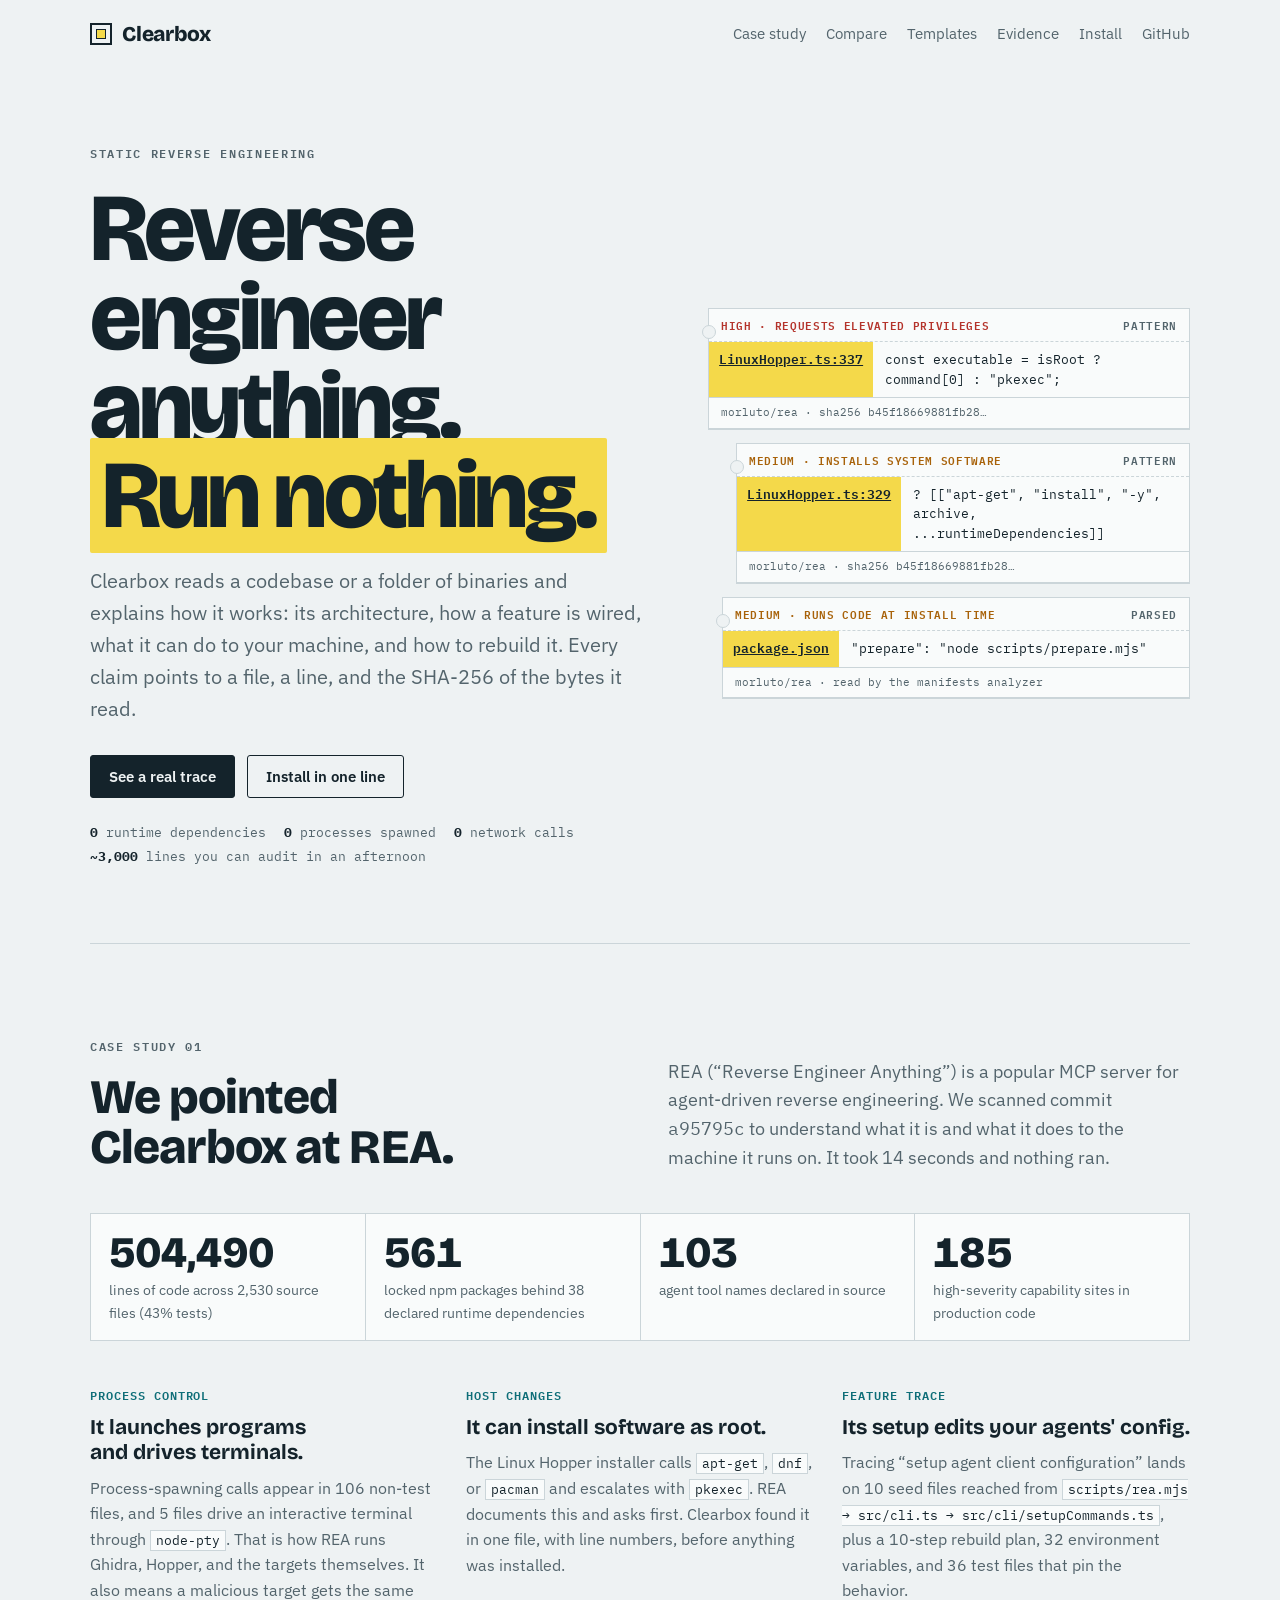
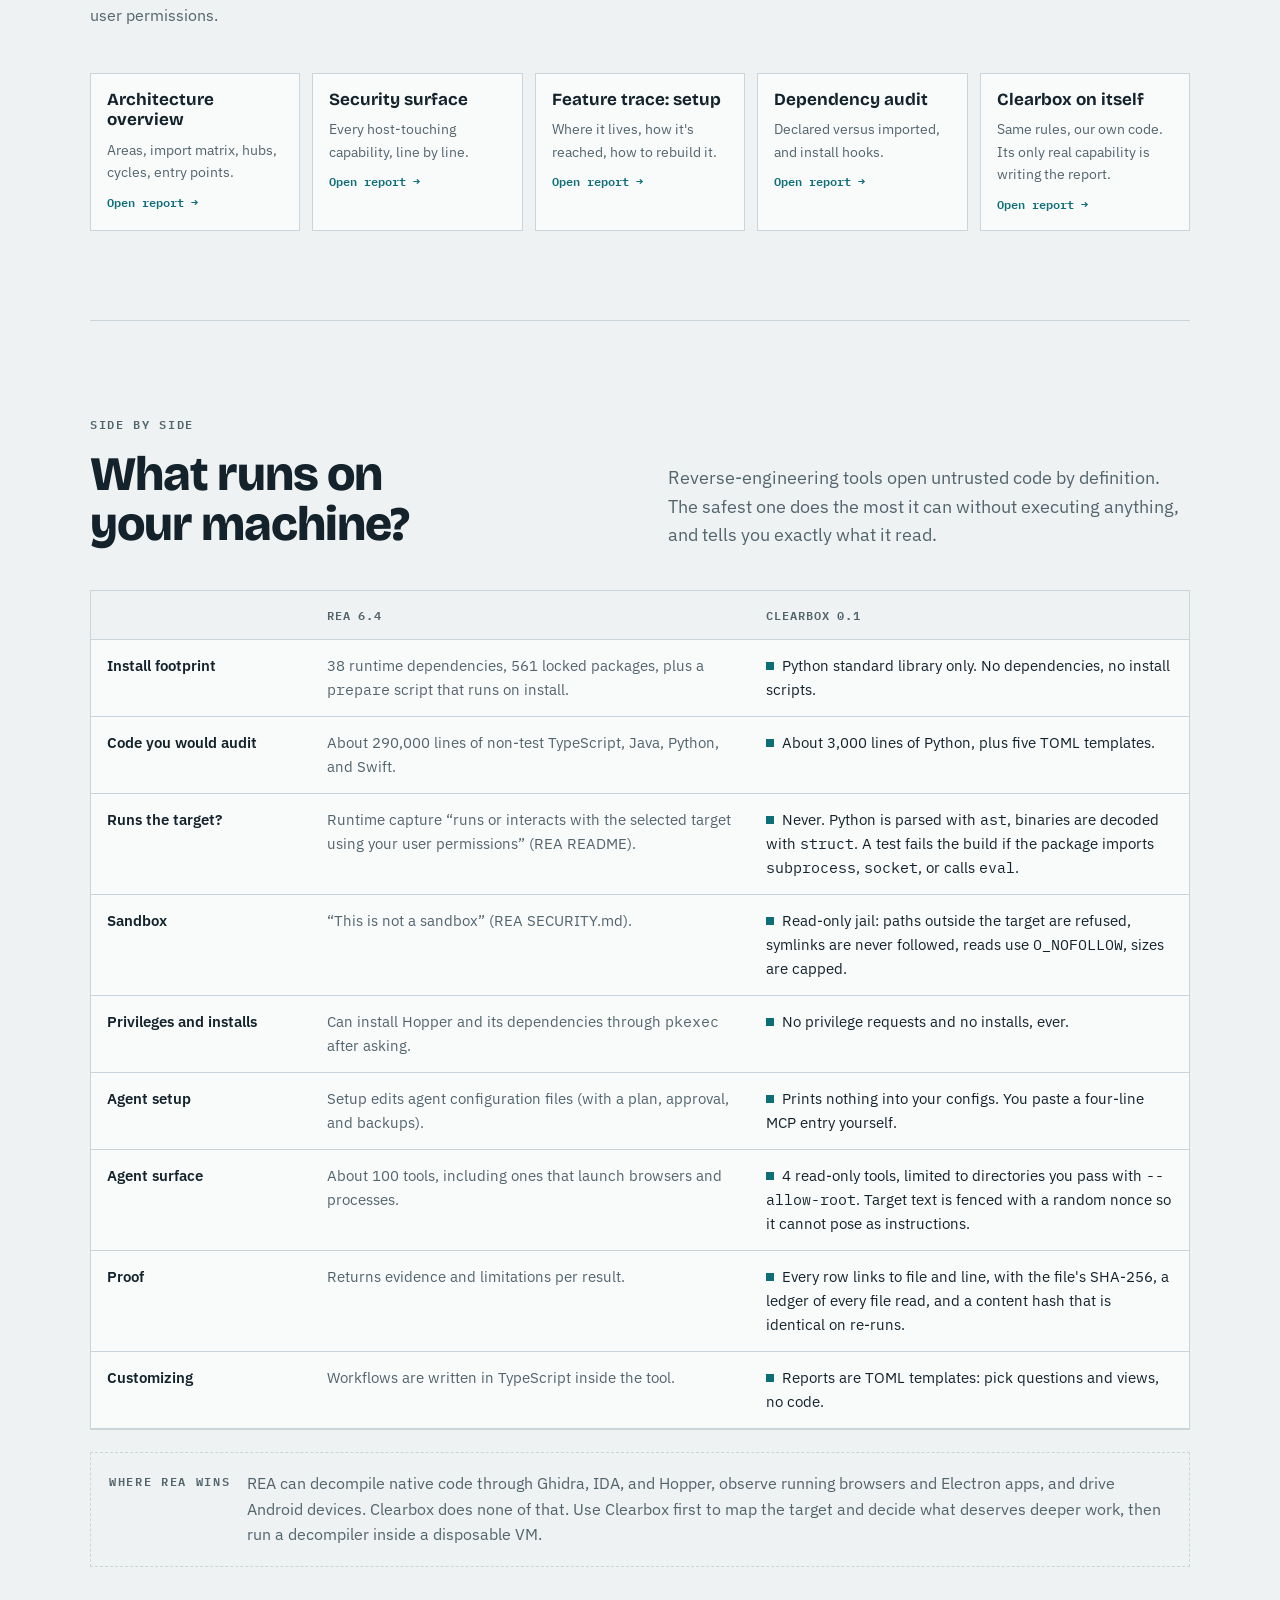
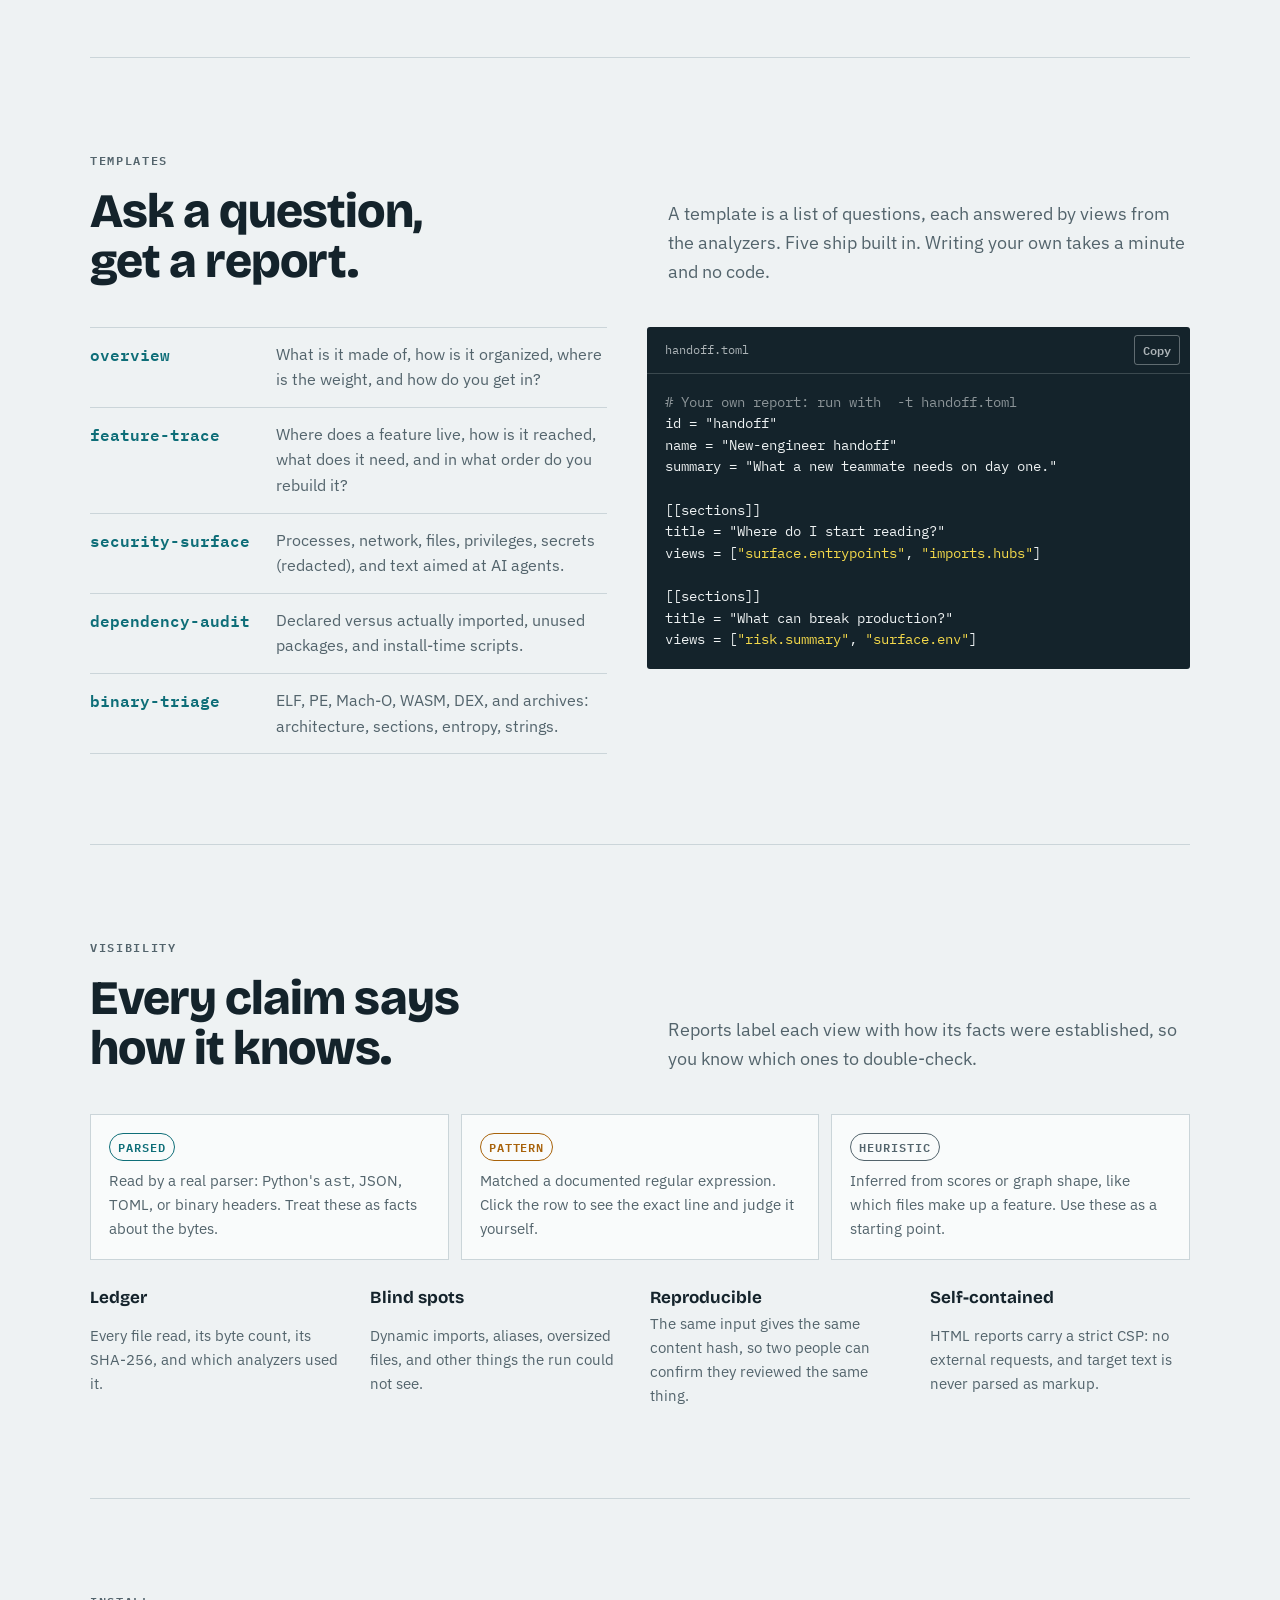
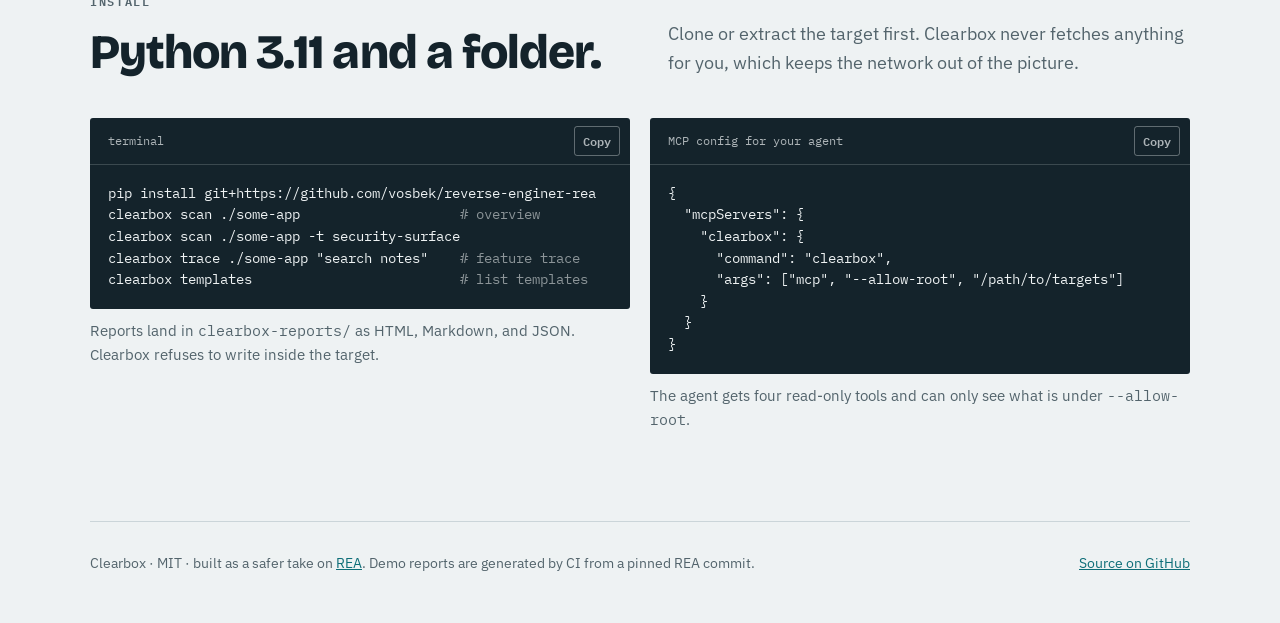
==== site/index.html @ de6974c6 "Add Clearbox: static, evidence-first reverse engineering A zero-dependency Python tool that maps a c" ====
<!doctype html>
<html lang="en">
<head>
<meta charset="utf-8">
<meta name="viewport" content="width=device-width, initial-scale=1, viewport-fit=cover">
<title>Clearbox</title>
<meta name="description" content="Clearbox reverse engineers a codebase or binary without running it. Every claim points to a file, a line, and a SHA-256.">
<link rel="preconnect" href="https://fonts.googleapis.com">
<link rel="preconnect" href="https://fonts.gstatic.com" crossorigin>
<link rel="stylesheet" href="https://fonts.googleapis.com/css2?family=Bricolage+Grotesque:opsz,wght@12..96,500;12..96,700;12..96,800&family=IBM+Plex+Mono:wght@400;600&family=IBM+Plex+Sans:wght@400;500;600&display=swap">
<style>
/* Layout: a light table. Wide editorial hero, then evidence-led sections on a 12-col grid; specimen tags carry the proof. */
:root{
  --paper:#eef2f3; --sheet:#f9fbfb; --ink:#14232b; --muted:#53646c; --rule:#cbd5d9;
  --accent:#0e6e78; --accent-ink:#ffffff; --mark:#f4d94a; --mark-ink:#14232b;
  --warn:#a8620a; --bad:#b4332b; --good:#2f6b3a;
  --display:"Bricolage Grotesque", "Avenir Next", "Segoe UI", system-ui, sans-serif;
  --body:"IBM Plex Sans", "Segoe UI", system-ui, -apple-system, sans-serif;
  --mono:"IBM Plex Mono", ui-monospace, "SF Mono", Menlo, Consolas, monospace;
}
@media (prefers-color-scheme: dark){ :root:not([data-theme="light"]){
  --paper:#0e171c; --sheet:#142229; --ink:#dbe5e9; --muted:#93a5ad; --rule:#28383f;
  --accent:#5cc4cf; --accent-ink:#0e171c; --mark:#e6cb3c; --mark-ink:#0e171c;
  --warn:#e0a24a; --bad:#ef7a70; --good:#8fcf8a; color-scheme:dark }}
:root[data-theme="dark"]{
  --paper:#0e171c; --sheet:#142229; --ink:#dbe5e9; --muted:#93a5ad; --rule:#28383f;
  --accent:#5cc4cf; --accent-ink:#0e171c; --mark:#e6cb3c; --mark-ink:#0e171c;
  --warn:#e0a24a; --bad:#ef7a70; --good:#8fcf8a; color-scheme:dark }
*{box-sizing:border-box}
html{scroll-behavior:smooth}
@media (prefers-reduced-motion:reduce){html{scroll-behavior:auto}}
body{margin:0;background:var(--paper);color:var(--ink);font:16px/1.6 var(--body)}
a{color:var(--accent)}
:focus-visible{outline:2px solid var(--accent);outline-offset:3px}
.wrap{max-width:1180px;margin:0 auto;padding-inline:clamp(16px,4vw,40px)}
code,pre,.mono{font-family:var(--mono)}
.eyebrow{font:600 12px/1 var(--mono);letter-spacing:.14em;text-transform:uppercase;color:var(--muted)}
h1,h2,h3{font-family:var(--display);text-wrap:balance;margin:0}
h2{font-size:clamp(30px,4.2vw,48px);line-height:1.04;font-weight:800;letter-spacing:-.02em}
h3{font-size:21px;line-height:1.2;font-weight:700}
p{margin:0}
.mark{background:var(--mark);color:var(--mark-ink);padding:0 .12em;border-radius:2px;box-decoration-break:clone;-webkit-box-decoration-break:clone}

/* header */
.top{display:flex;justify-content:space-between;align-items:center;gap:16px;flex-wrap:wrap;padding-block:22px}
.brand{display:flex;align-items:center;gap:10px;font:800 21px/1 var(--display);color:var(--ink);text-decoration:none;letter-spacing:-.01em}
.glyph{width:22px;height:22px;border:2.5px solid var(--ink);position:relative;display:inline-block}
.glyph::after{content:"";position:absolute;inset:4px;background:var(--mark);border:1.5px solid var(--ink)}
nav.links{display:flex;gap:4px 20px;flex-wrap:wrap;font-size:15px}
nav.links a{color:var(--muted);text-decoration:none}
nav.links a:hover{color:var(--ink)}

/* hero */
.hero{display:grid;grid-template-columns:minmax(0,1.15fr) minmax(0,1fr);gap:clamp(28px,5vw,64px);align-items:center;padding-block:clamp(28px,6vw,72px) clamp(40px,6vw,80px)}
.hero h1{font-size:clamp(46px,7.6vw,96px);line-height:.93;font-weight:800;letter-spacing:-.035em}
.hero .lede{font-size:clamp(17px,1.6vw,20px);color:var(--muted);max-width:34em;margin-top:24px}
.cta{display:flex;flex-wrap:wrap;gap:12px;margin-top:30px}
.btn{display:inline-flex;align-items:center;gap:8px;font:600 15px/1 var(--body);padding:13px 18px;border-radius:3px;text-decoration:none;border:1.5px solid var(--ink);color:var(--ink)}
.btn.primary{background:var(--ink);color:var(--paper)}
.btn:hover{transform:translateY(-1px)}
@media (prefers-reduced-motion:no-preference){.btn{transition:transform .12s}}
.facts{display:flex;flex-wrap:wrap;gap:6px 18px;margin-top:26px;font:13px/1.4 var(--mono);color:var(--muted)}
.facts b{color:var(--ink)}

/* specimen tags */
.tags{display:grid;gap:14px;min-width:0}
.tag{background:var(--sheet);border:1px solid var(--rule);position:relative;min-width:0;box-shadow:0 1px 0 var(--rule)}
.tag:nth-child(2){margin-left:clamp(0px,3vw,28px)}
.tag:nth-child(3){margin-left:clamp(0px,1.5vw,14px)}
.tag .hd{display:flex;justify-content:space-between;gap:10px;flex-wrap:wrap;padding:9px 12px;border-bottom:1px dashed var(--rule);font:600 11px/1.3 var(--mono);letter-spacing:.06em;text-transform:uppercase}
.sev{color:var(--bad)} .sev.m{color:var(--warn)}
.tag .conf{color:var(--muted)}
.tag .line{display:grid;grid-template-columns:auto minmax(0,1fr);font:13px/1.5 var(--mono)}
.tag .loc{background:var(--mark);color:var(--mark-ink);padding:8px 10px;font-weight:600;white-space:nowrap}
.tag .loc a{color:inherit}
.tag code{padding:8px 12px;white-space:pre-wrap;overflow-wrap:anywhere}
.tag .ft{padding:7px 12px;border-top:1px solid var(--rule);font:11px/1.4 var(--mono);color:var(--muted);overflow-wrap:anywhere}
.tag::before{content:"";position:absolute;left:-7px;top:16px;width:12px;height:12px;border-radius:50%;background:var(--paper);border:1px solid var(--rule)}

section.block{padding-block:clamp(48px,7vw,96px);border-top:1px solid var(--rule)}
.head{display:grid;grid-template-columns:minmax(0,1fr) minmax(0,1fr);gap:24px 56px;align-items:end;margin-bottom:40px}
.head p{color:var(--muted);font-size:18px;max-width:36em}

/* case study numbers */
.numbers{display:grid;grid-template-columns:repeat(4,minmax(0,1fr));border:1px solid var(--rule);background:var(--rule);gap:1px}
.num{background:var(--sheet);padding:18px 18px 16px;display:grid;gap:4px;align-content:start}
.num .v{font:800 clamp(30px,3.4vw,44px)/1 var(--display);letter-spacing:-.02em;font-variant-numeric:tabular-nums}
.num .l{font-size:14px;color:var(--muted)}
.found{display:grid;grid-template-columns:repeat(3,minmax(0,1fr));gap:28px;margin-top:44px}
.found article{display:grid;gap:10px;align-content:start;min-width:0}
.found .k{font:600 12px var(--mono);color:var(--accent);letter-spacing:.08em;text-transform:uppercase}
.found p{color:var(--muted)}
.found code{font-size:13px;background:var(--sheet);border:1px solid var(--rule);padding:1px 5px;color:var(--ink);overflow-wrap:anywhere}
.reports{display:grid;grid-template-columns:repeat(auto-fit,minmax(210px,1fr));gap:12px;margin-top:44px}
.report{display:grid;gap:8px;align-content:start;padding:16px;border:1px solid var(--rule);background:var(--sheet);text-decoration:none;color:var(--ink);min-width:0}
.report:hover{border-color:var(--accent)}
.report .t{font:700 17px/1.2 var(--display)}
.report .d{font-size:14px;color:var(--muted)}
.report .go{font:600 12px var(--mono);color:var(--accent)}

/* comparison */
.cmpwrap{overflow-x:auto;border:1px solid var(--rule);background:var(--sheet)}
table.cmp{border-collapse:collapse;width:100%;min-width:720px;font-size:15px}
.cmp th,.cmp td{padding:14px 16px;text-align:left;vertical-align:top;border-bottom:1px solid var(--rule)}
.cmp thead th{font:600 12px var(--mono);letter-spacing:.08em;text-transform:uppercase;color:var(--muted);background:var(--paper)}
.cmp tbody th{font-weight:600;width:20%}
.cmp td.them{color:var(--muted);width:40%}
.cmp td.us{width:40%}
.cmp td.us::before{content:"";display:inline-block;width:8px;height:8px;background:var(--accent);margin-right:8px;vertical-align:1px}
.cmp a{white-space:nowrap}
.fair{margin-top:22px;display:grid;grid-template-columns:auto minmax(0,1fr);gap:16px;padding:18px;border:1.5px dashed var(--rule)}
.fair .eyebrow{padding-top:4px}
.fair p{color:var(--muted);max-width:62em}

/* templates */
.tpl{display:grid;grid-template-columns:minmax(0,1fr) minmax(0,1.05fr);gap:40px;align-items:start}
.tpl ul{list-style:none;margin:0;padding:0;display:grid;border-top:1px solid var(--rule)}
.tpl li{display:grid;grid-template-columns:170px minmax(0,1fr);gap:4px 16px;padding:14px 0;border-bottom:1px solid var(--rule)}
.tpl li code{font-weight:600;color:var(--accent)}
.tpl li span{color:var(--muted)}
.code{position:relative;background:var(--ink);color:var(--paper);border-radius:3px;min-width:0}
.code pre{margin:0;padding:18px 18px;overflow-x:auto;font:13.5px/1.6 var(--mono)}
.code .cap{display:flex;justify-content:space-between;align-items:center;padding:8px 10px 8px 18px;border-bottom:1px solid color-mix(in srgb,var(--paper) 18%,transparent);font:12px var(--mono);color:color-mix(in srgb,var(--paper) 70%,transparent)}
.copy{font:600 12px var(--mono);background:transparent;color:inherit;border:1px solid color-mix(in srgb,var(--paper) 35%,transparent);border-radius:3px;padding:4px 8px;cursor:pointer}
.c{color:color-mix(in srgb,var(--paper) 55%,transparent)}
.hl{color:var(--mark)}

/* evidence model */
.pills{display:grid;grid-template-columns:repeat(3,minmax(0,1fr));gap:12px}
.pill{border:1px solid var(--rule);background:var(--sheet);padding:18px;display:grid;gap:8px;align-content:start}
.pill b{font:600 12px var(--mono);letter-spacing:.08em;text-transform:uppercase;border:1px solid currentColor;border-radius:999px;padding:3px 8px;justify-self:start}
.pill b.p{color:var(--accent)} .pill b.r{color:var(--warn)} .pill b.h{color:var(--muted)}
.pill p{color:var(--muted);font-size:15px}
.ledger{margin-top:28px;display:grid;grid-template-columns:repeat(4,minmax(0,1fr));gap:20px}
.ledger div{display:grid;gap:4px}
.ledger h3{font-size:17px}
.ledger p{font-size:15px;color:var(--muted)}

/* install */
.steps{display:grid;grid-template-columns:repeat(2,minmax(0,1fr));gap:20px}
.steps .code + p{margin-top:10px;color:var(--muted);font-size:15px}
footer{border-top:1px solid var(--rule);padding-block:30px 48px;color:var(--muted);font-size:14px;display:flex;flex-wrap:wrap;gap:8px 28px;justify-content:space-between}

@media (max-width:900px){
  .hero,.head,.tpl,.steps{grid-template-columns:minmax(0,1fr)}
  .found{grid-template-columns:minmax(0,1fr)}
  .numbers{grid-template-columns:repeat(2,minmax(0,1fr))}
  .pills,.ledger{grid-template-columns:minmax(0,1fr)}
  .tag:nth-child(n){margin-left:0}
}
@media (max-width:520px){ .tpl li{grid-template-columns:minmax(0,1fr)} .fair{grid-template-columns:minmax(0,1fr)} }
</style>
</head>
<body>
<div class="wrap">
  <header class="top">
    <a class="brand" href="./"><span class="glyph" aria-hidden="true"></span>Clearbox</a>
    <nav class="links" aria-label="Sections">
      <a href="#case-study">Case study</a>
      <a href="#compare">Compare</a>
      <a href="#templates">Templates</a>
      <a href="#evidence">Evidence</a>
      <a href="#install">Install</a>
      <a href="https://github.com/vosbek/reverse-enginer-rea">GitHub</a>
    </nav>
  </header>

  <section class="hero">
    <div>
      <span class="eyebrow">Static reverse engineering</span>
      <h1 style="margin-top:18px">Reverse engineer anything. <span class="mark">Run nothing.</span></h1>
      <p class="lede">Clearbox reads a codebase or a folder of binaries and explains how it works: its architecture, how a feature is wired, what it can do to your machine, and how to rebuild it. Every claim points to a file, a line, and the SHA-256 of the bytes it read.</p>
      <div class="cta">
        <a class="btn primary" href="demo/rea-trace-setup/">See a real trace</a>
        <a class="btn" href="#install">Install in one line</a>
      </div>
      <div class="facts">
        <span><b>0</b> runtime dependencies</span>
        <span><b>0</b> processes spawned</span>
        <span><b>0</b> network calls</span>
        <span><b>~3,000</b> lines you can audit in an afternoon</span>
      </div>
    </div>
    <div class="tags" aria-label="Three findings from the REA scan, with evidence">
      <div class="tag">
        <div class="hd"><span class="sev">High · requests elevated privileges</span><span class="conf">pattern</span></div>
        <div class="line"><span class="loc"><a href="https://github.com/morluto/rea/blob/a95795c6ed3cb149e03460f4c818ad12e0c670d9/src/application/LinuxHopper.ts#L337">LinuxHopper.ts:337</a></span><code>const executable = isRoot ? command[0] : "pkexec";</code></div>
        <div class="ft">morluto/rea · sha256 b45f18669881fb28…</div>
      </div>
      <div class="tag">
        <div class="hd"><span class="sev m">Medium · installs system software</span><span class="conf">pattern</span></div>
        <div class="line"><span class="loc"><a href="https://github.com/morluto/rea/blob/a95795c6ed3cb149e03460f4c818ad12e0c670d9/src/application/LinuxHopper.ts#L329">LinuxHopper.ts:329</a></span><code>? [["apt-get", "install", "-y", archive, ...runtimeDependencies]]</code></div>
        <div class="ft">morluto/rea · sha256 b45f18669881fb28…</div>
      </div>
      <div class="tag">
        <div class="hd"><span class="sev m">Medium · runs code at install time</span><span class="conf">parsed</span></div>
        <div class="line"><span class="loc"><a href="https://github.com/morluto/rea/blob/a95795c6ed3cb149e03460f4c818ad12e0c670d9/package.json">package.json</a></span><code>"prepare": "node scripts/prepare.mjs"</code></div>
        <div class="ft">morluto/rea · read by the manifests analyzer</div>
      </div>
    </div>
  </section>

  <section class="block" id="case-study">
    <div class="head">
      <div><span class="eyebrow">Case study 01</span><h2 style="margin-top:14px">We pointed Clearbox at REA.</h2></div>
      <p>REA (“Reverse Engineer Anything”) is a popular MCP server for agent-driven reverse engineering. We scanned commit <code class="mono">a95795c</code> to understand what it is and what it does to the machine it runs on. It took 14 seconds and nothing ran.</p>
    </div>
    <div class="numbers">
      <div class="num"><span class="v">504,490</span><span class="l">lines of code across 2,530 source files (43% tests)</span></div>
      <div class="num"><span class="v">561</span><span class="l">locked npm packages behind 38 declared runtime dependencies</span></div>
      <div class="num"><span class="v">103</span><span class="l">agent tool names declared in source</span></div>
      <div class="num"><span class="v">185</span><span class="l">high-severity capability sites in production code</span></div>
    </div>
    <div class="found">
      <article>
        <span class="k">Process control</span>
        <h3>It launches programs and drives terminals.</h3>
        <p>Process-spawning calls appear in 106 non-test files, and 5 files drive an interactive terminal through <code>node-pty</code>. That is how REA runs Ghidra, Hopper, and the targets themselves. It also means a malicious target gets the same user permissions.</p>
      </article>
      <article>
        <span class="k">Host changes</span>
        <h3>It can install software as root.</h3>
        <p>The Linux Hopper installer calls <code>apt-get</code>, <code>dnf</code>, or <code>pacman</code> and escalates with <code>pkexec</code>. REA documents this and asks first. Clearbox found it in one file, with line numbers, before anything was installed.</p>
      </article>
      <article>
        <span class="k">Feature trace</span>
        <h3>Its setup edits your agents' config.</h3>
        <p>Tracing “setup agent client configuration” lands on 10 seed files reached from <code>scripts/rea.mjs → src/cli.ts → src/cli/setupCommands.ts</code>, plus a 10-step rebuild plan, 32 environment variables, and 36 test files that pin the behavior.</p>
      </article>
    </div>
    <div class="reports">
      <a class="report" href="demo/rea-overview/"><span class="t">Architecture overview</span><span class="d">Areas, import matrix, hubs, cycles, entry points.</span><span class="go">Open report →</span></a>
      <a class="report" href="demo/rea-security/"><span class="t">Security surface</span><span class="d">Every host-touching capability, line by line.</span><span class="go">Open report →</span></a>
      <a class="report" href="demo/rea-trace-setup/"><span class="t">Feature trace: setup</span><span class="d">Where it lives, how it's reached, how to rebuild it.</span><span class="go">Open report →</span></a>
      <a class="report" href="demo/rea-dependencies/"><span class="t">Dependency audit</span><span class="d">Declared versus imported, and install hooks.</span><span class="go">Open report →</span></a>
      <a class="report" href="demo/clearbox-self/"><span class="t">Clearbox on itself</span><span class="d">Same rules, our own code. Its only real capability is writing the report.</span><span class="go">Open report →</span></a>
    </div>
  </section>

  <section class="block" id="compare">
    <div class="head">
      <div><span class="eyebrow">Side by side</span><h2 style="margin-top:14px">What runs on your machine?</h2></div>
      <p>Reverse-engineering tools open untrusted code by definition. The safest one does the most it can without executing anything, and tells you exactly what it read.</p>
    </div>
    <div class="cmpwrap">
      <table class="cmp">
        <thead><tr><th scope="col"></th><th scope="col">REA 6.4</th><th scope="col">Clearbox 0.1</th></tr></thead>
        <tbody>
          <tr><th scope="row">Install footprint</th><td class="them">38 runtime dependencies, 561 locked packages, plus a <code>prepare</code> script that runs on install.</td><td class="us">Python standard library only. No dependencies, no install scripts.</td></tr>
          <tr><th scope="row">Code you would audit</th><td class="them">About 290,000 lines of non-test TypeScript, Java, Python, and Swift.</td><td class="us">About 3,000 lines of Python, plus five TOML templates.</td></tr>
          <tr><th scope="row">Runs the target?</th><td class="them">Runtime capture “runs or interacts with the selected target using your user permissions” (REA README).</td><td class="us">Never. Python is parsed with <code>ast</code>, binaries are decoded with <code>struct</code>. A test fails the build if the package imports <code>subprocess</code>, <code>socket</code>, or calls <code>eval</code>.</td></tr>
          <tr><th scope="row">Sandbox</th><td class="them">“This is not a sandbox” (REA SECURITY.md).</td><td class="us">Read-only jail: paths outside the target are refused, symlinks are never followed, reads use <code>O_NOFOLLOW</code>, sizes are capped.</td></tr>
          <tr><th scope="row">Privileges and installs</th><td class="them">Can install Hopper and its dependencies through <code>pkexec</code> after asking.</td><td class="us">No privilege requests and no installs, ever.</td></tr>
          <tr><th scope="row">Agent setup</th><td class="them">Setup edits agent configuration files (with a plan, approval, and backups).</td><td class="us">Prints nothing into your configs. You paste a four-line MCP entry yourself.</td></tr>
          <tr><th scope="row">Agent surface</th><td class="them">About 100 tools, including ones that launch browsers and processes.</td><td class="us">4 read-only tools, limited to directories you pass with <code>--allow-root</code>. Target text is fenced with a random nonce so it cannot pose as instructions.</td></tr>
          <tr><th scope="row">Proof</th><td class="them">Returns evidence and limitations per result.</td><td class="us">Every row links to file and line, with the file's SHA-256, a ledger of every file read, and a content hash that is identical on re-runs.</td></tr>
          <tr><th scope="row">Customizing</th><td class="them">Workflows are written in TypeScript inside the tool.</td><td class="us">Reports are TOML templates: pick questions and views, no code.</td></tr>
        </tbody>
      </table>
    </div>
    <div class="fair">
      <span class="eyebrow">Where REA wins</span>
      <p>REA can decompile native code through Ghidra, IDA, and Hopper, observe running browsers and Electron apps, and drive Android devices. Clearbox does none of that. Use Clearbox first to map the target and decide what deserves deeper work, then run a decompiler inside a disposable VM.</p>
    </div>
  </section>

  <section class="block" id="templates">
    <div class="head">
      <div><span class="eyebrow">Templates</span><h2 style="margin-top:14px">Ask a question, get a report.</h2></div>
      <p>A template is a list of questions, each answered by views from the analyzers. Five ship built in. Writing your own takes a minute and no code.</p>
    </div>
    <div class="tpl">
      <ul>
        <li><code>overview</code><span>What is it made of, how is it organized, where is the weight, and how do you get in?</span></li>
        <li><code>feature-trace</code><span>Where does a feature live, how is it reached, what does it need, and in what order do you rebuild it?</span></li>
        <li><code>security-surface</code><span>Processes, network, files, privileges, secrets (redacted), and text aimed at AI agents.</span></li>
        <li><code>dependency-audit</code><span>Declared versus actually imported, unused packages, and install-time scripts.</span></li>
        <li><code>binary-triage</code><span>ELF, PE, Mach-O, WASM, DEX, and archives: architecture, sections, entropy, strings.</span></li>
      </ul>
      <div class="code">
        <div class="cap"><span>handoff.toml</span><button class="copy" type="button" data-copy="tpl">Copy</button></div>
<pre id="tpl"><span class="c"># Your own report: run with  -t handoff.toml</span>
id = "handoff"
name = "New-engineer handoff"
summary = "What a new teammate needs on day one."

[[sections]]
title = "Where do I start reading?"
views = [<span class="hl">"surface.entrypoints"</span>, <span class="hl">"imports.hubs"</span>]

[[sections]]
title = "What can break production?"
views = [<span class="hl">"risk.summary"</span>, <span class="hl">"surface.env"</span>]</pre>
      </div>
    </div>
  </section>

  <section class="block" id="evidence">
    <div class="head">
      <div><span class="eyebrow">Visibility</span><h2 style="margin-top:14px">Every claim says how it knows.</h2></div>
      <p>Reports label each view with how its facts were established, so you know which ones to double-check.</p>
    </div>
    <div class="pills">
      <div class="pill"><b class="p">parsed</b><p>Read by a real parser: Python's <code>ast</code>, JSON, TOML, or binary headers. Treat these as facts about the bytes.</p></div>
      <div class="pill"><b class="r">pattern</b><p>Matched a documented regular expression. Click the row to see the exact line and judge it yourself.</p></div>
      <div class="pill"><b class="h">heuristic</b><p>Inferred from scores or graph shape, like which files make up a feature. Use these as a starting point.</p></div>
    </div>
    <div class="ledger">
      <div><h3>Ledger</h3><p>Every file read, its byte count, its SHA-256, and which analyzers used it.</p></div>
      <div><h3>Blind spots</h3><p>Dynamic imports, aliases, oversized files, and other things the run could not see.</p></div>
      <div><h3>Reproducible</h3><p>The same input gives the same content hash, so two people can confirm they reviewed the same thing.</p></div>
      <div><h3>Self-contained</h3><p>HTML reports carry a strict CSP: no external requests, and target text is never parsed as markup.</p></div>
    </div>
  </section>

  <section class="block" id="install">
    <div class="head">
      <div><span class="eyebrow">Install</span><h2 style="margin-top:14px">Python 3.11 and a folder.</h2></div>
      <p>Clone or extract the target first. Clearbox never fetches anything for you, which keeps the network out of the picture.</p>
    </div>
    <div class="steps">
      <div>
        <div class="code"><div class="cap"><span>terminal</span><button class="copy" type="button" data-copy="cli">Copy</button></div>
<pre id="cli">pip install git+https://github.com/vosbek/reverse-enginer-rea
clearbox scan ./some-app                    <span class="c"># overview</span>
clearbox scan ./some-app -t security-surface
clearbox trace ./some-app "search notes"    <span class="c"># feature trace</span>
clearbox templates                          <span class="c"># list templates</span></pre></div>
        <p>Reports land in <code>clearbox-reports/</code> as HTML, Markdown, and JSON. Clearbox refuses to write inside the target.</p>
      </div>
      <div>
        <div class="code"><div class="cap"><span>MCP config for your agent</span><button class="copy" type="button" data-copy="mcp">Copy</button></div>
<pre id="mcp">{
  "mcpServers": {
    "clearbox": {
      "command": "clearbox",
      "args": ["mcp", "--allow-root", "/path/to/targets"]
    }
  }
}</pre></div>
        <p>The agent gets four read-only tools and can only see what is under <code>--allow-root</code>.</p>
      </div>
    </div>
  </section>

  <footer>
    <span>Clearbox · MIT · built as a safer take on <a href="https://github.com/morluto/rea">REA</a>. Demo reports are generated by CI from a pinned REA commit.</span>
    <a href="https://github.com/vosbek/reverse-enginer-rea">Source on GitHub</a>
  </footer>
</div>
<script>
document.querySelectorAll('.copy').forEach(btn => btn.addEventListener('click', async () => {
  const text = document.getElementById(btn.dataset.copy).textContent;
  try { await navigator.clipboard.writeText(text); btn.textContent = 'Copied'; }
  catch (e) { const r = document.createRange(); r.selectNodeContents(document.getElementById(btn.dataset.copy)); const s = getSelection(); s.removeAllRanges(); s.addRange(r); btn.textContent = 'Selected'; }
  setTimeout(() => { btn.textContent = 'Copy'; }, 1600);
}));
</script>
</body>
</html>
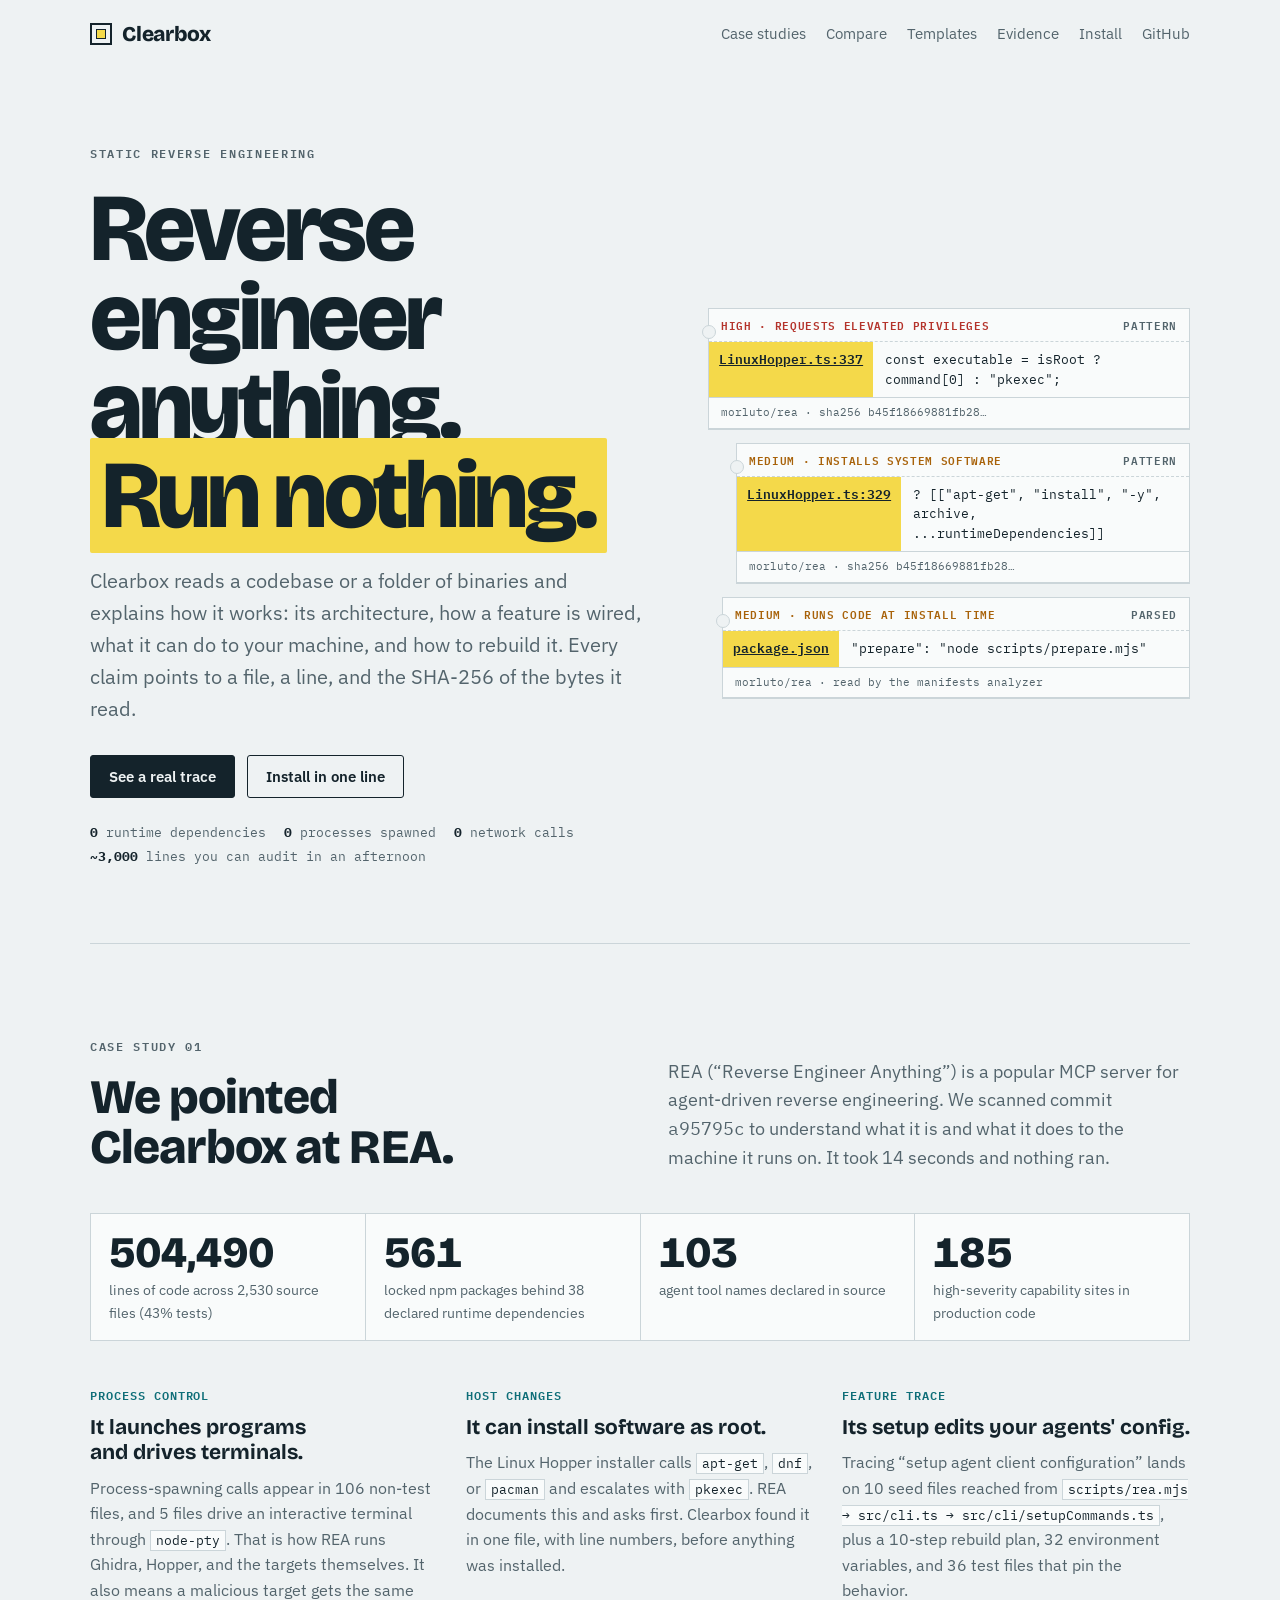
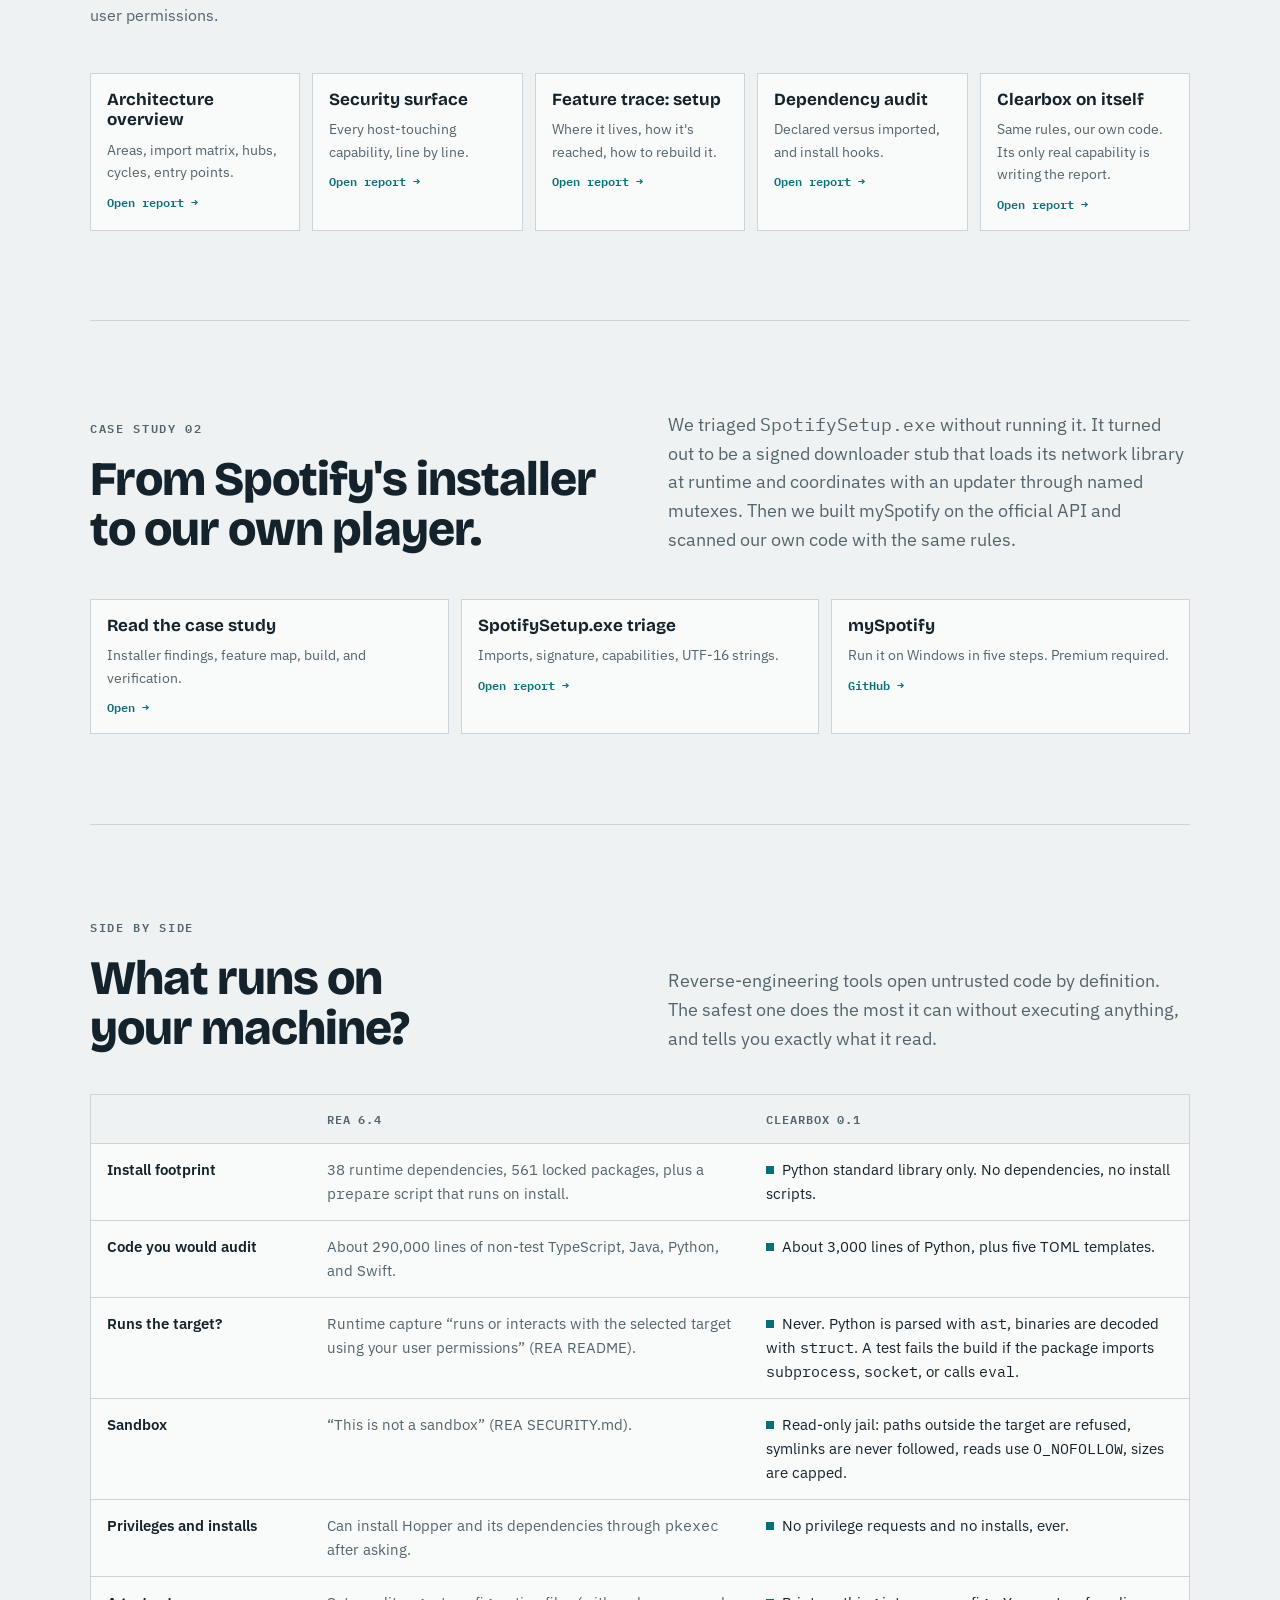
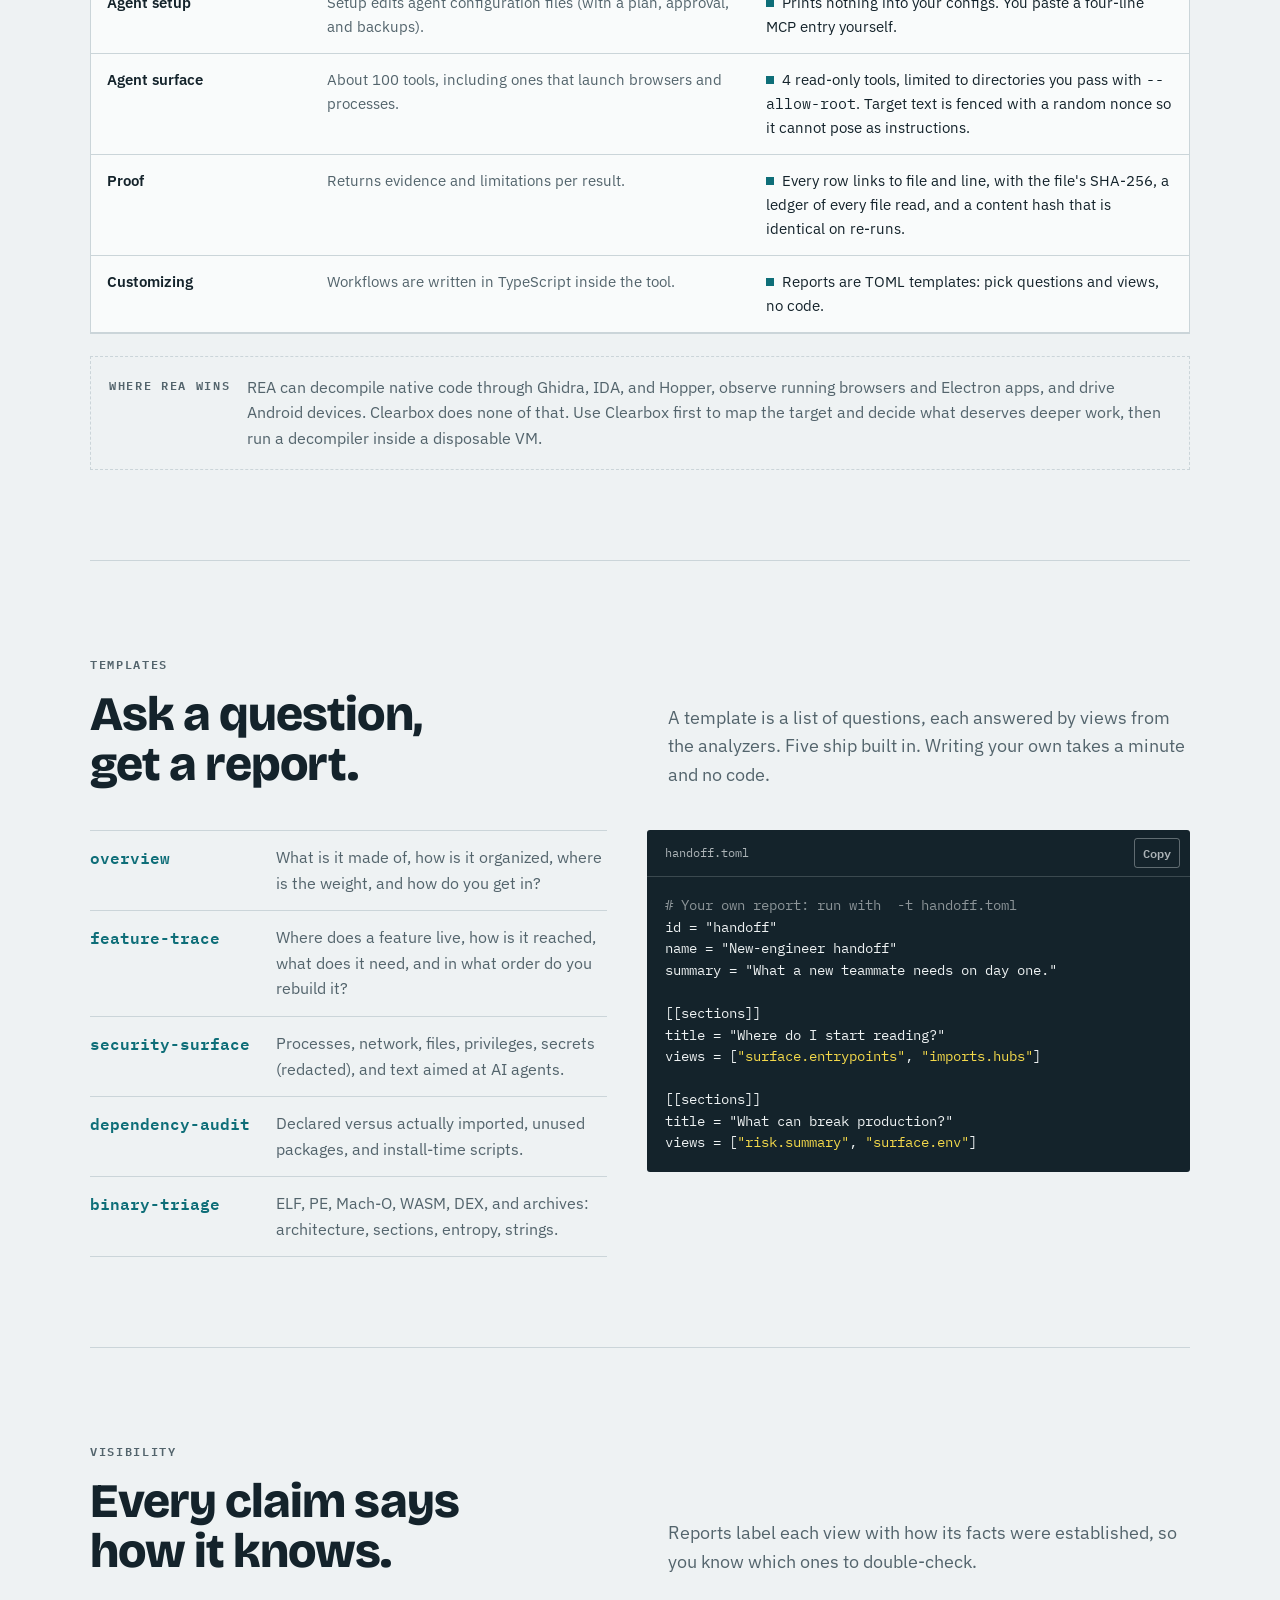
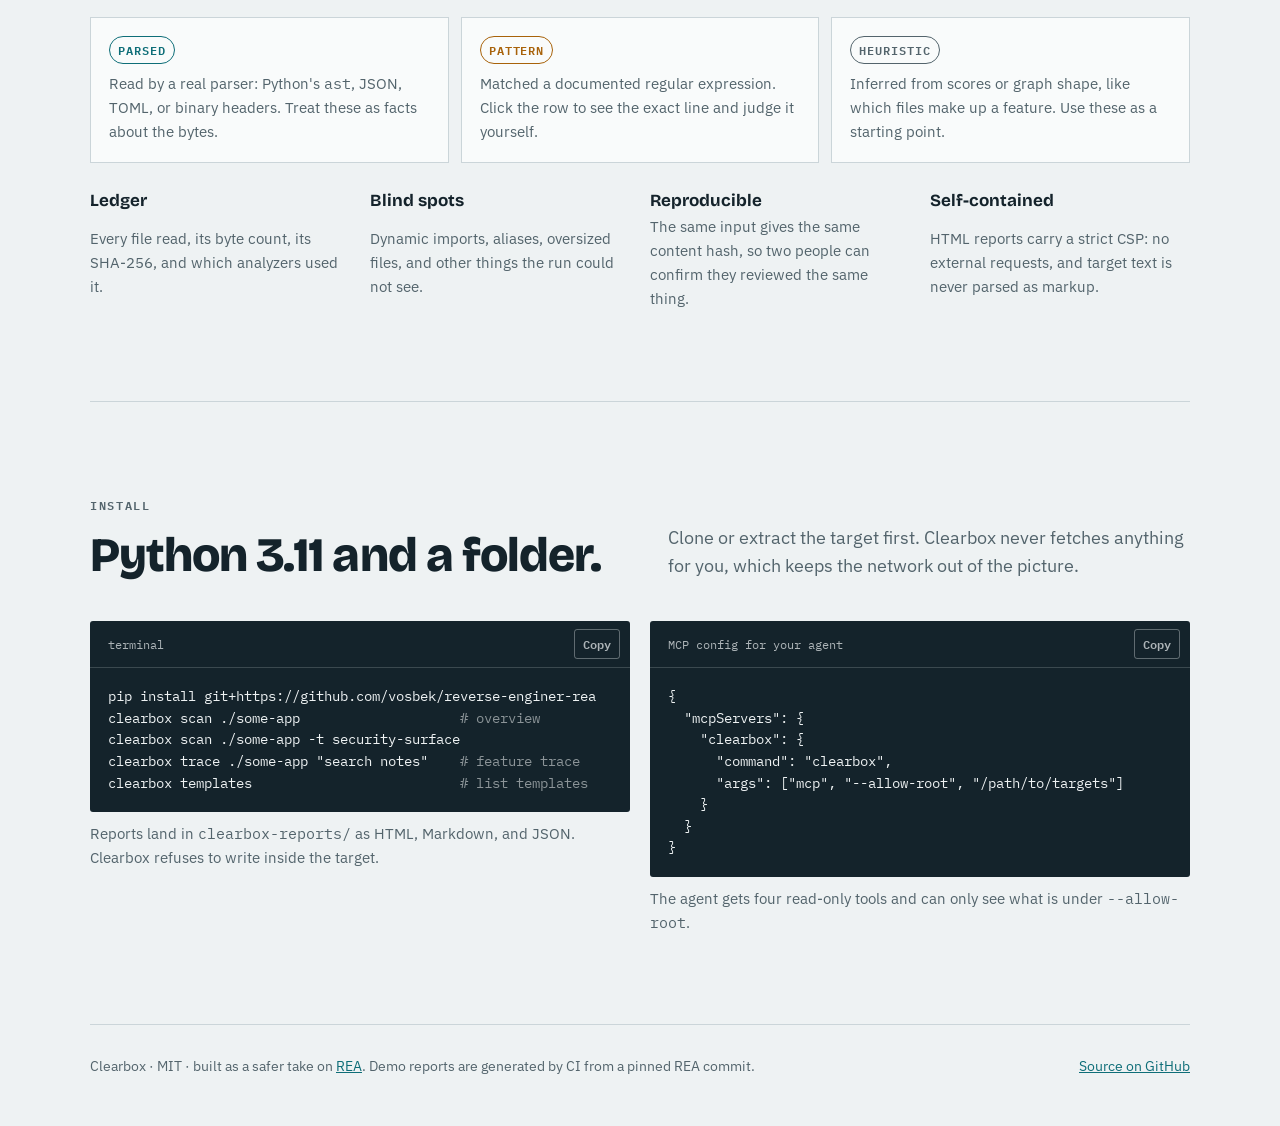
==== commit 034f9ba7: "Add the mySpotify case study and deploy only from main The case study walks through Clearbox's triag" ====
--- a/site/index.html
+++ b/site/index.html
@@ -156,7 +156,7 @@
   <header class="top">
     <a class="brand" href="./"><span class="glyph" aria-hidden="true"></span>Clearbox</a>
     <nav class="links" aria-label="Sections">
-      <a href="#case-study">Case study</a>
+      <a href="#case-study">Case studies</a>
       <a href="#compare">Compare</a>
       <a href="#templates">Templates</a>
       <a href="#evidence">Evidence</a>
@@ -237,6 +237,18 @@
     </div>
   </section>
 
+  <section class="block" id="case-study-2">
+    <div class="head">
+      <div><span class="eyebrow">Case study 02</span><h2 style="margin-top:14px">From Spotify's installer to our own player.</h2></div>
+      <p>We triaged <code class="mono">SpotifySetup.exe</code> without running it. It turned out to be a signed downloader stub that loads its network library at runtime and coordinates with an updater through named mutexes. Then we built mySpotify on the official API and scanned our own code with the same rules.</p>
+    </div>
+    <div class="reports">
+      <a class="report" href="case-studies/myspotify/"><span class="t">Read the case study</span><span class="d">Installer findings, feature map, build, and verification.</span><span class="go">Open →</span></a>
+      <a class="report" href="case-studies/myspotify/reports/spotify-installer/"><span class="t">SpotifySetup.exe triage</span><span class="d">Imports, signature, capabilities, UTF-16 strings.</span><span class="go">Open report →</span></a>
+      <a class="report" href="https://github.com/vosbek/my-spotify"><span class="t">mySpotify</span><span class="d">Run it on Windows in five steps. Premium required.</span><span class="go">GitHub →</span></a>
+    </div>
+  </section>
+
   <section class="block" id="compare">
     <div class="head">
       <div><span class="eyebrow">Side by side</span><h2 style="margin-top:14px">What runs on your machine?</h2></div>
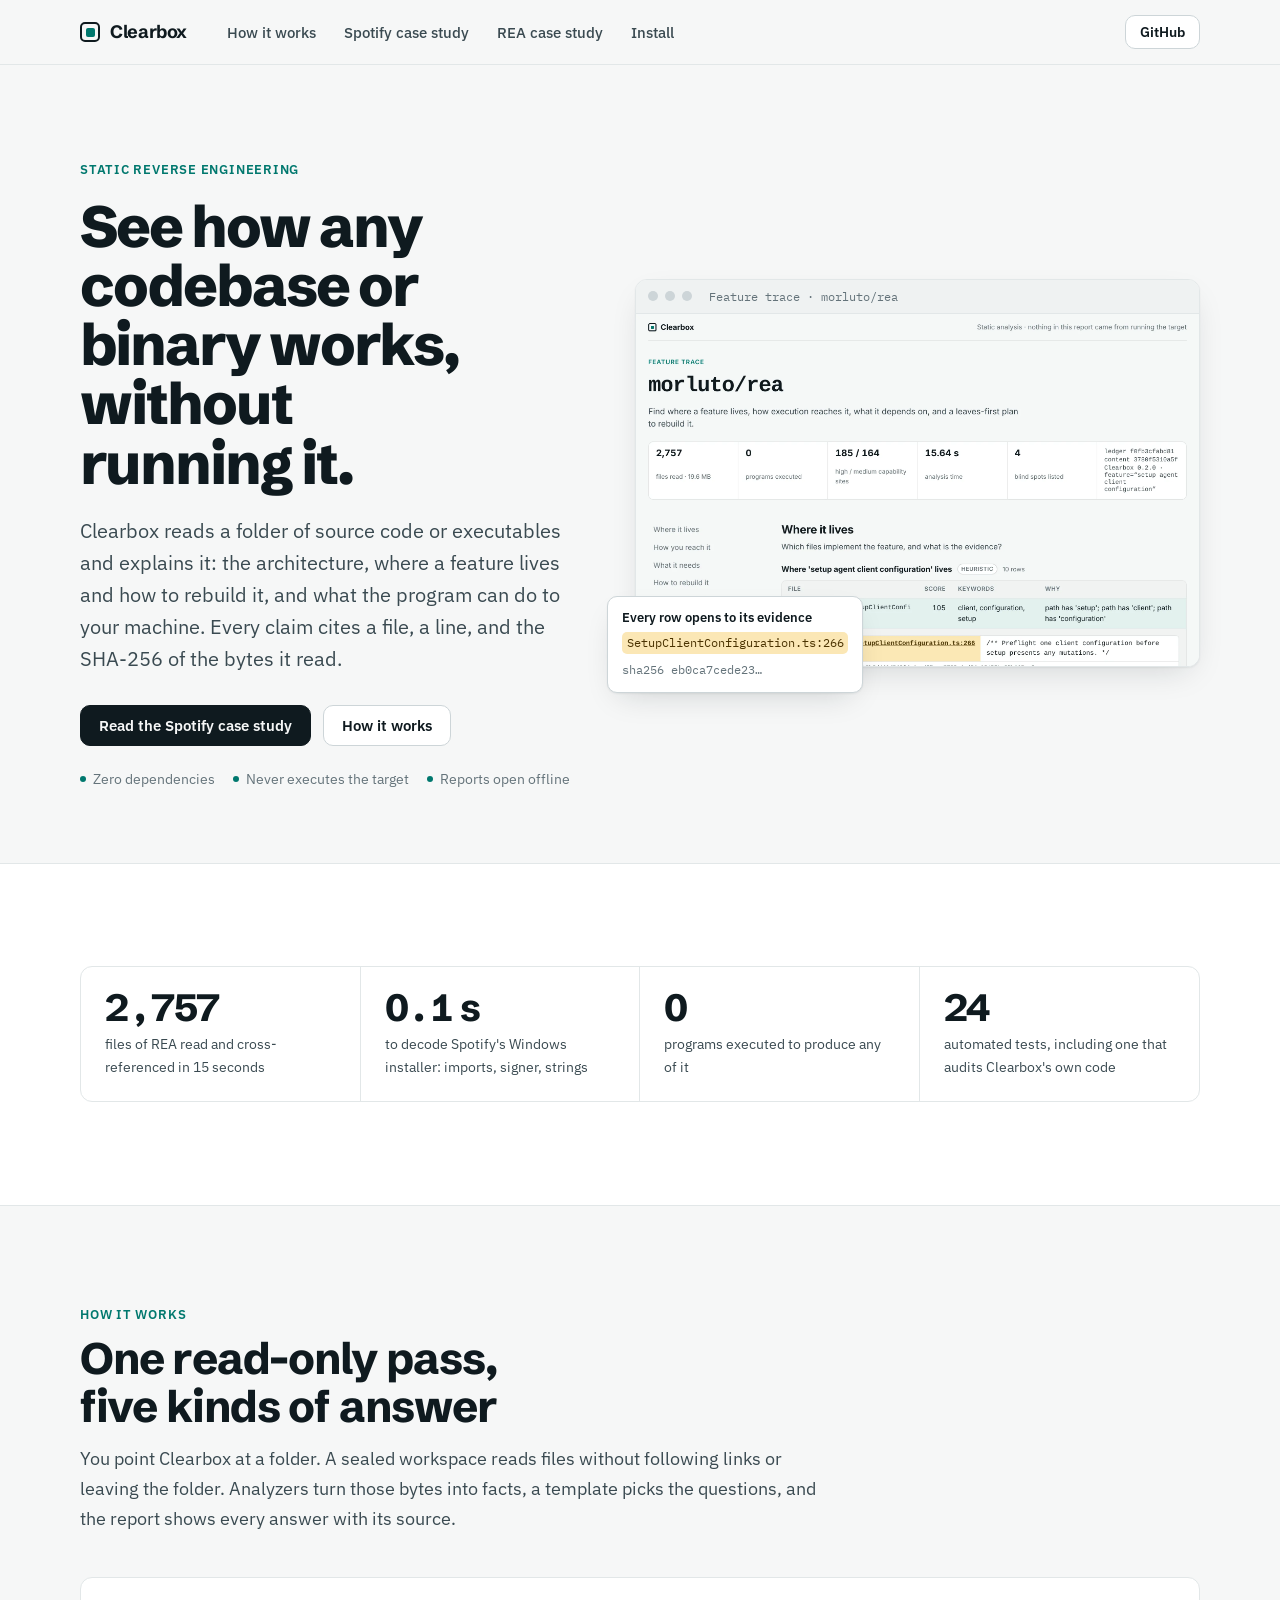
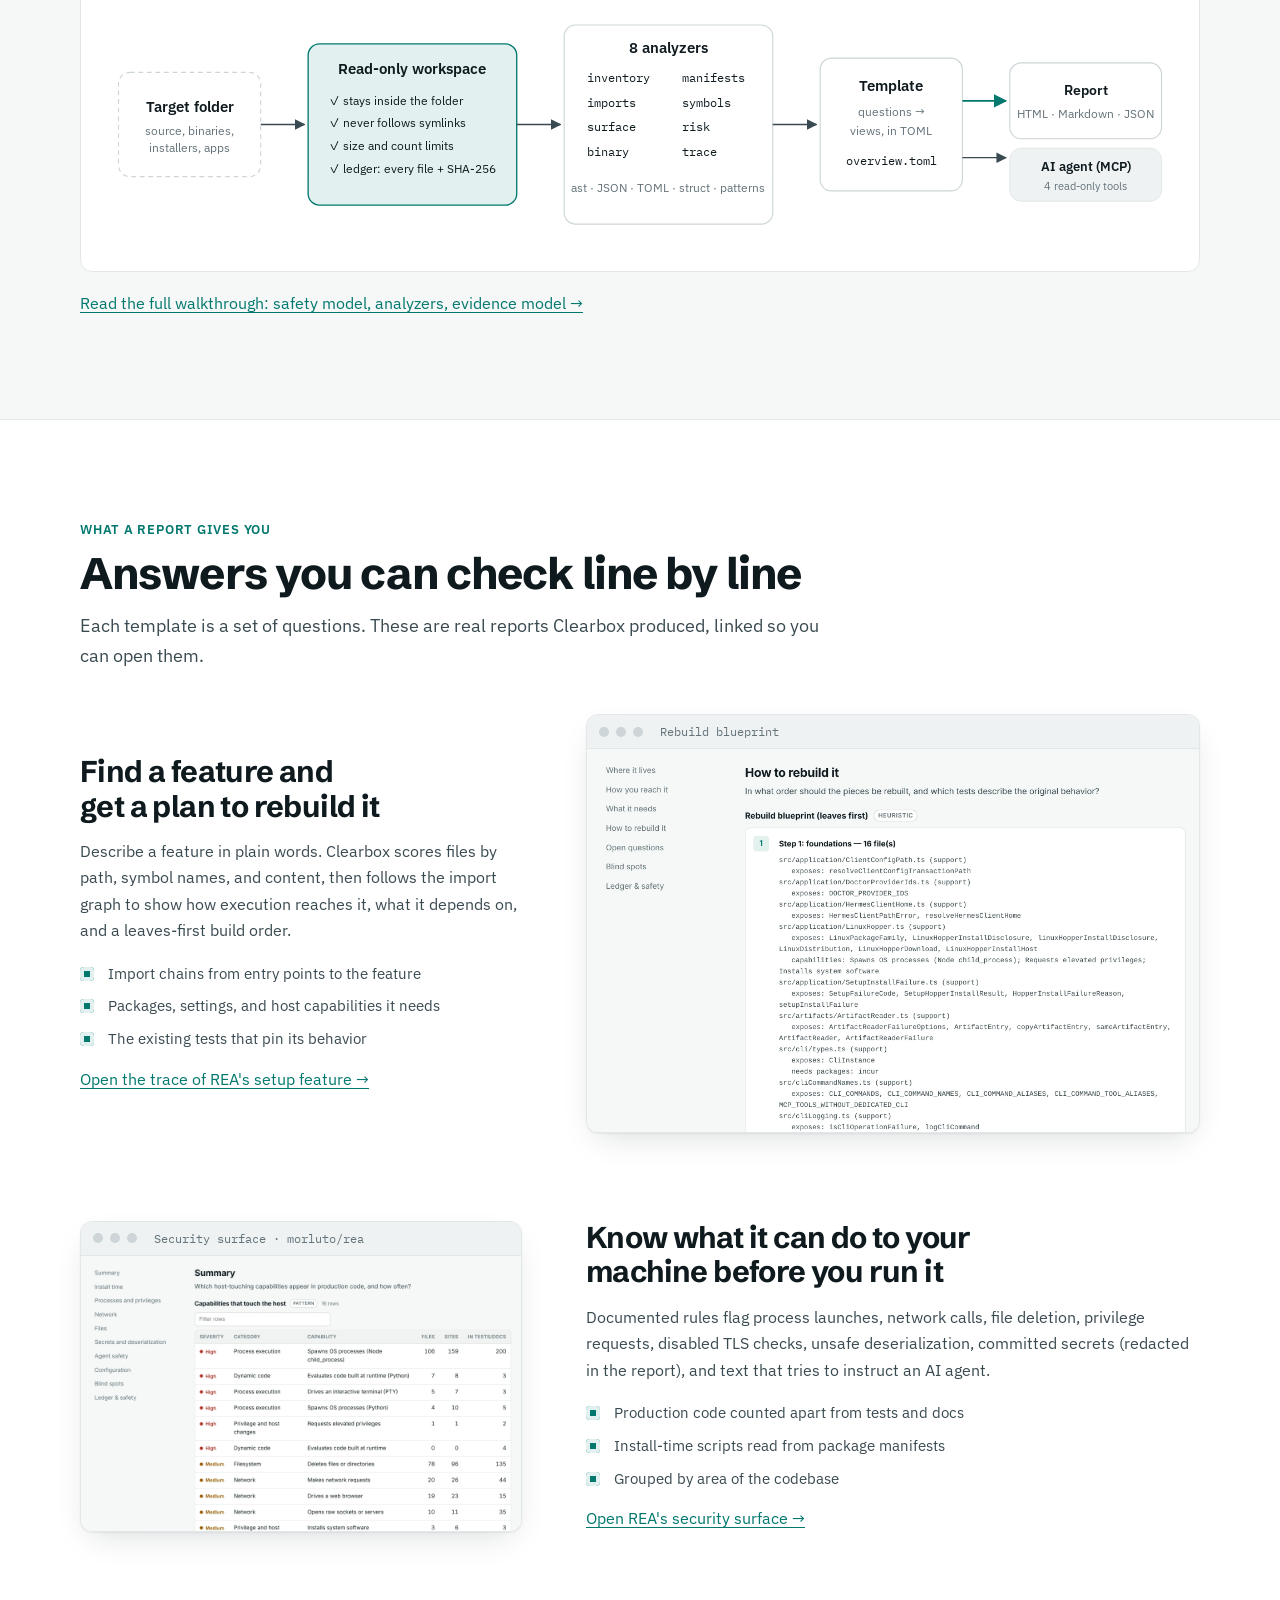
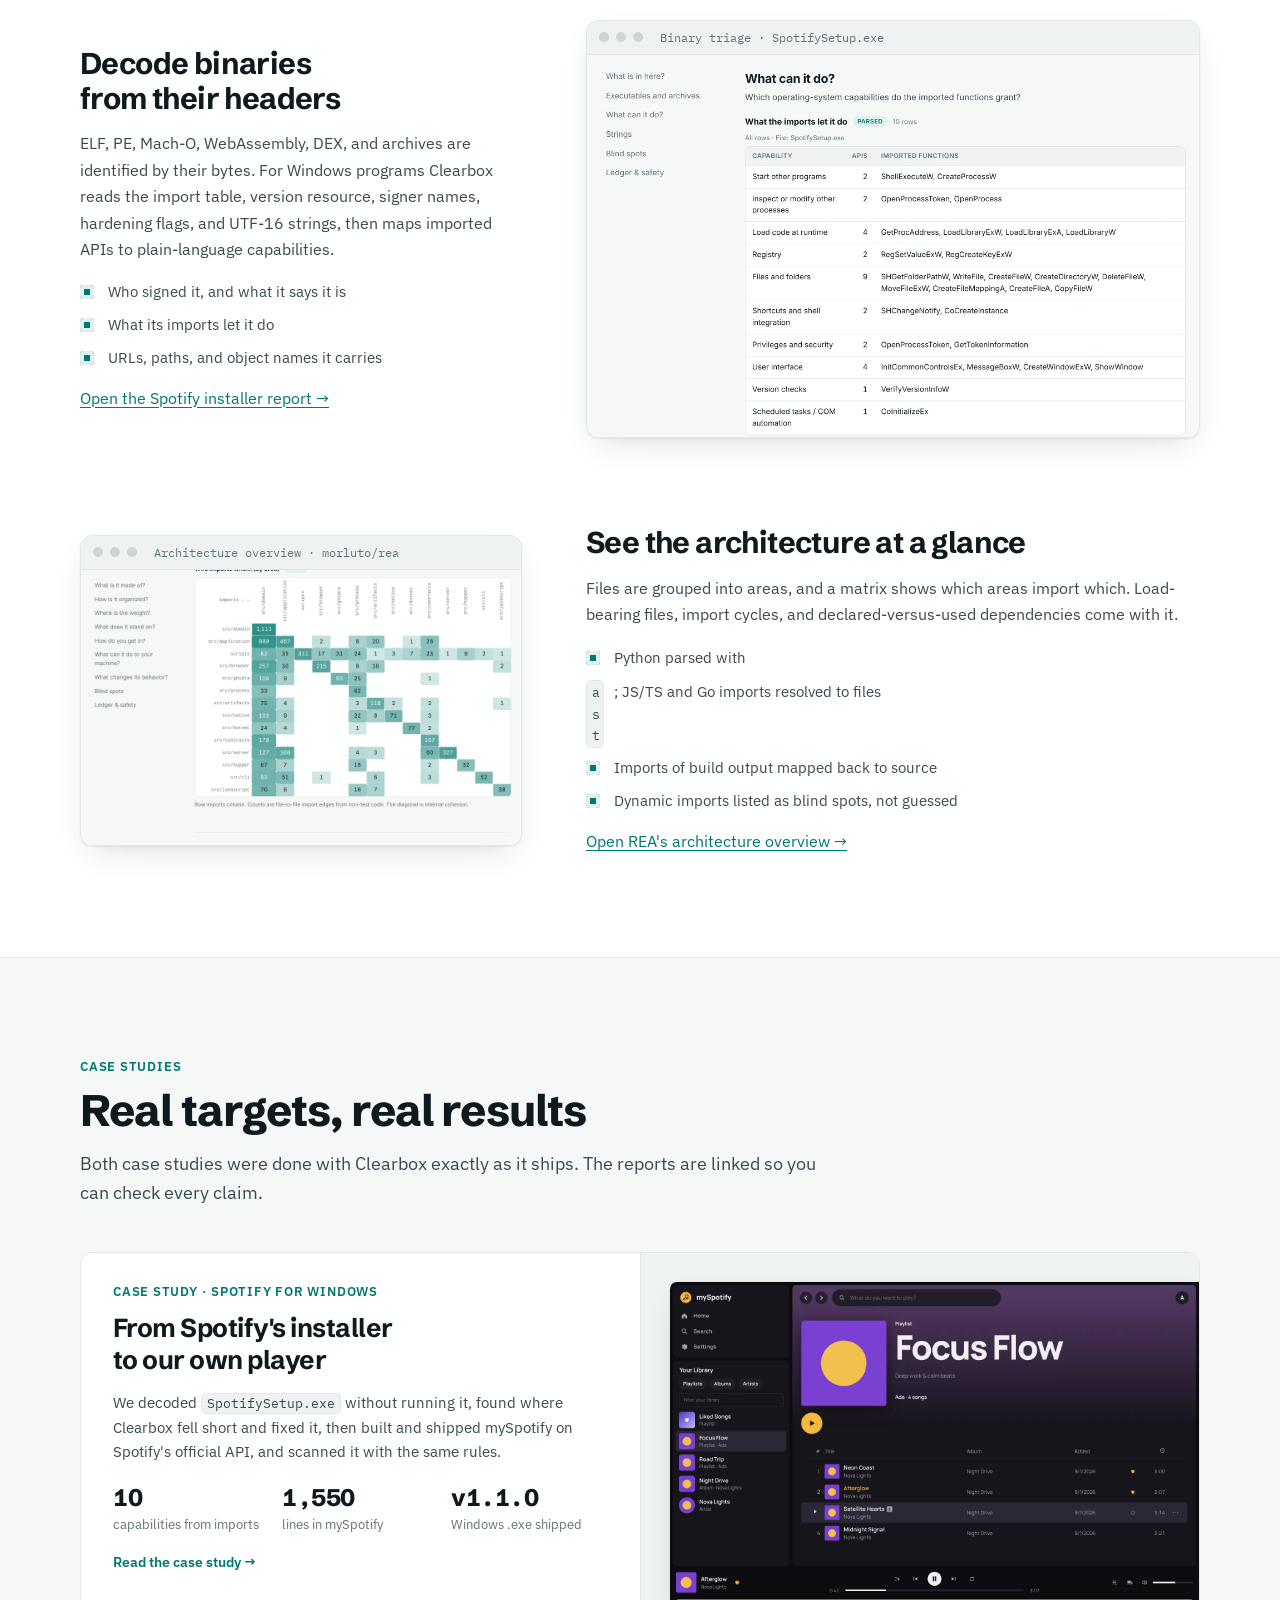
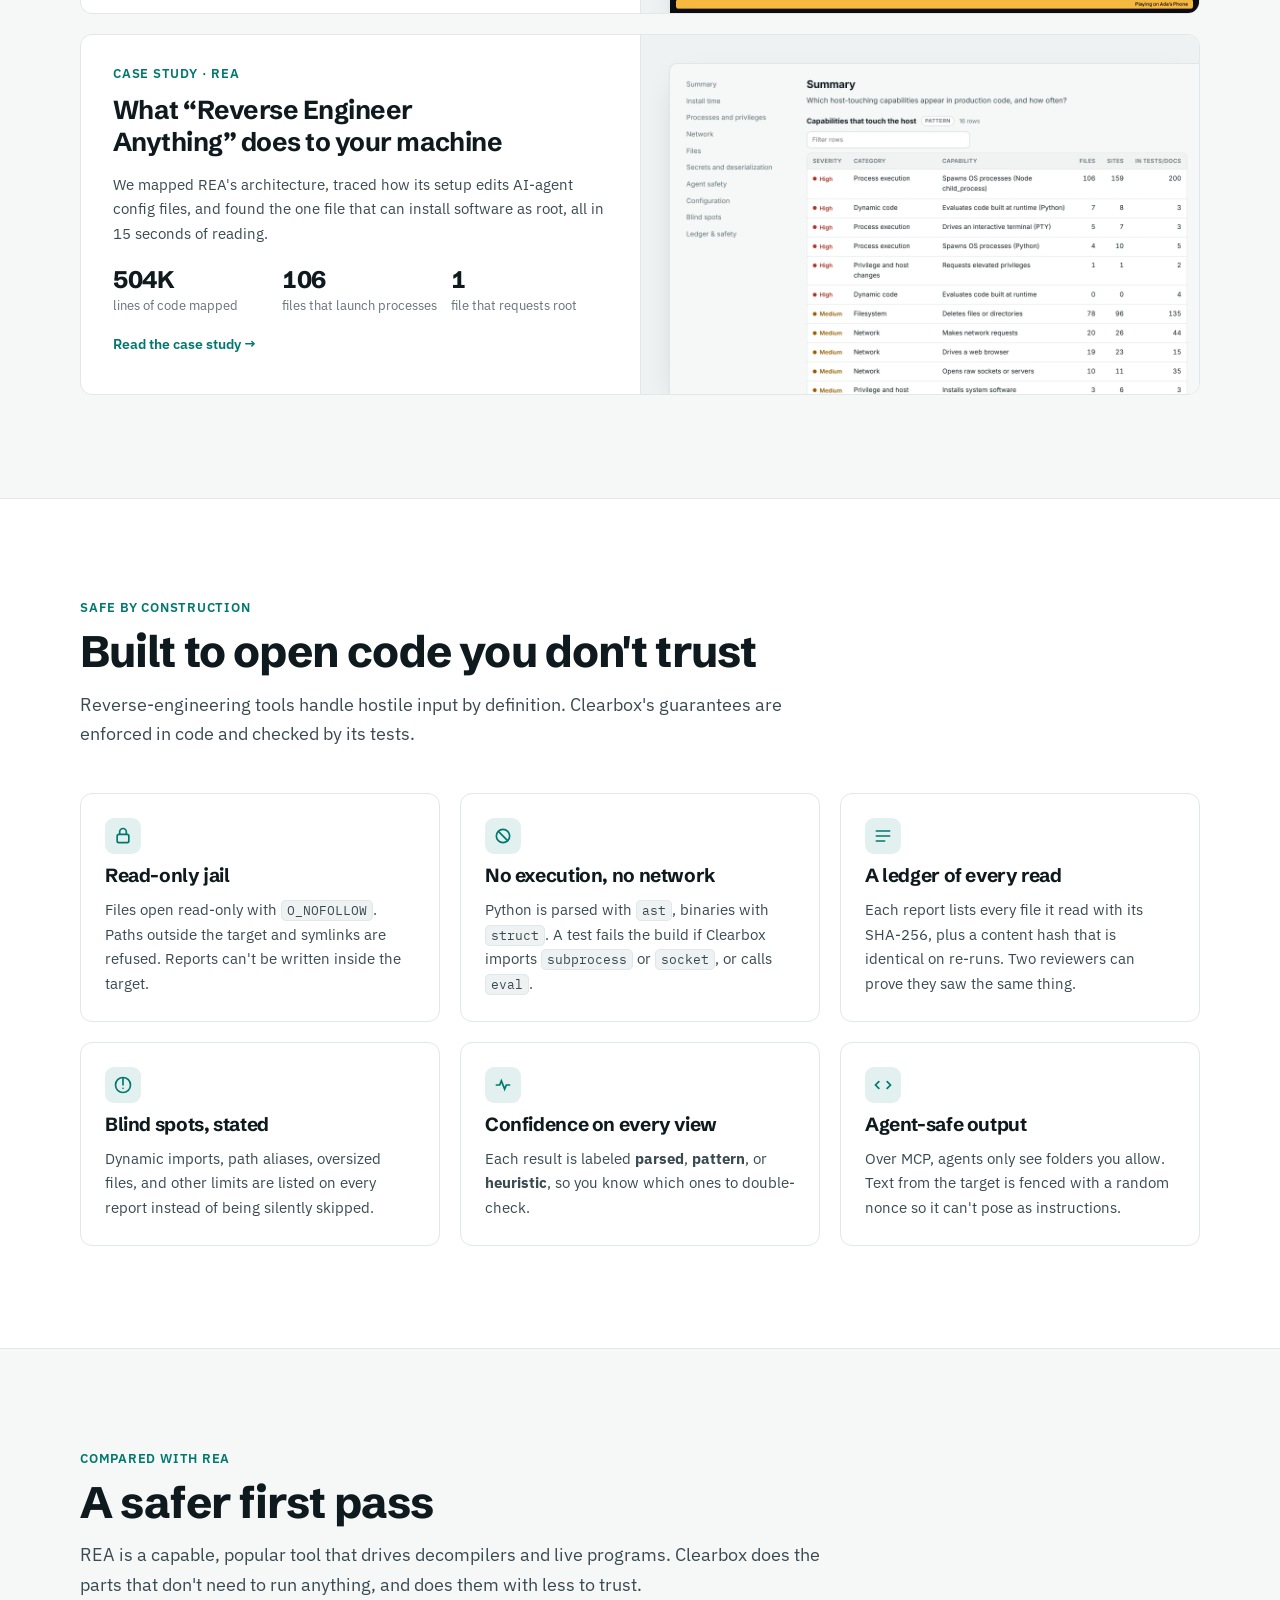
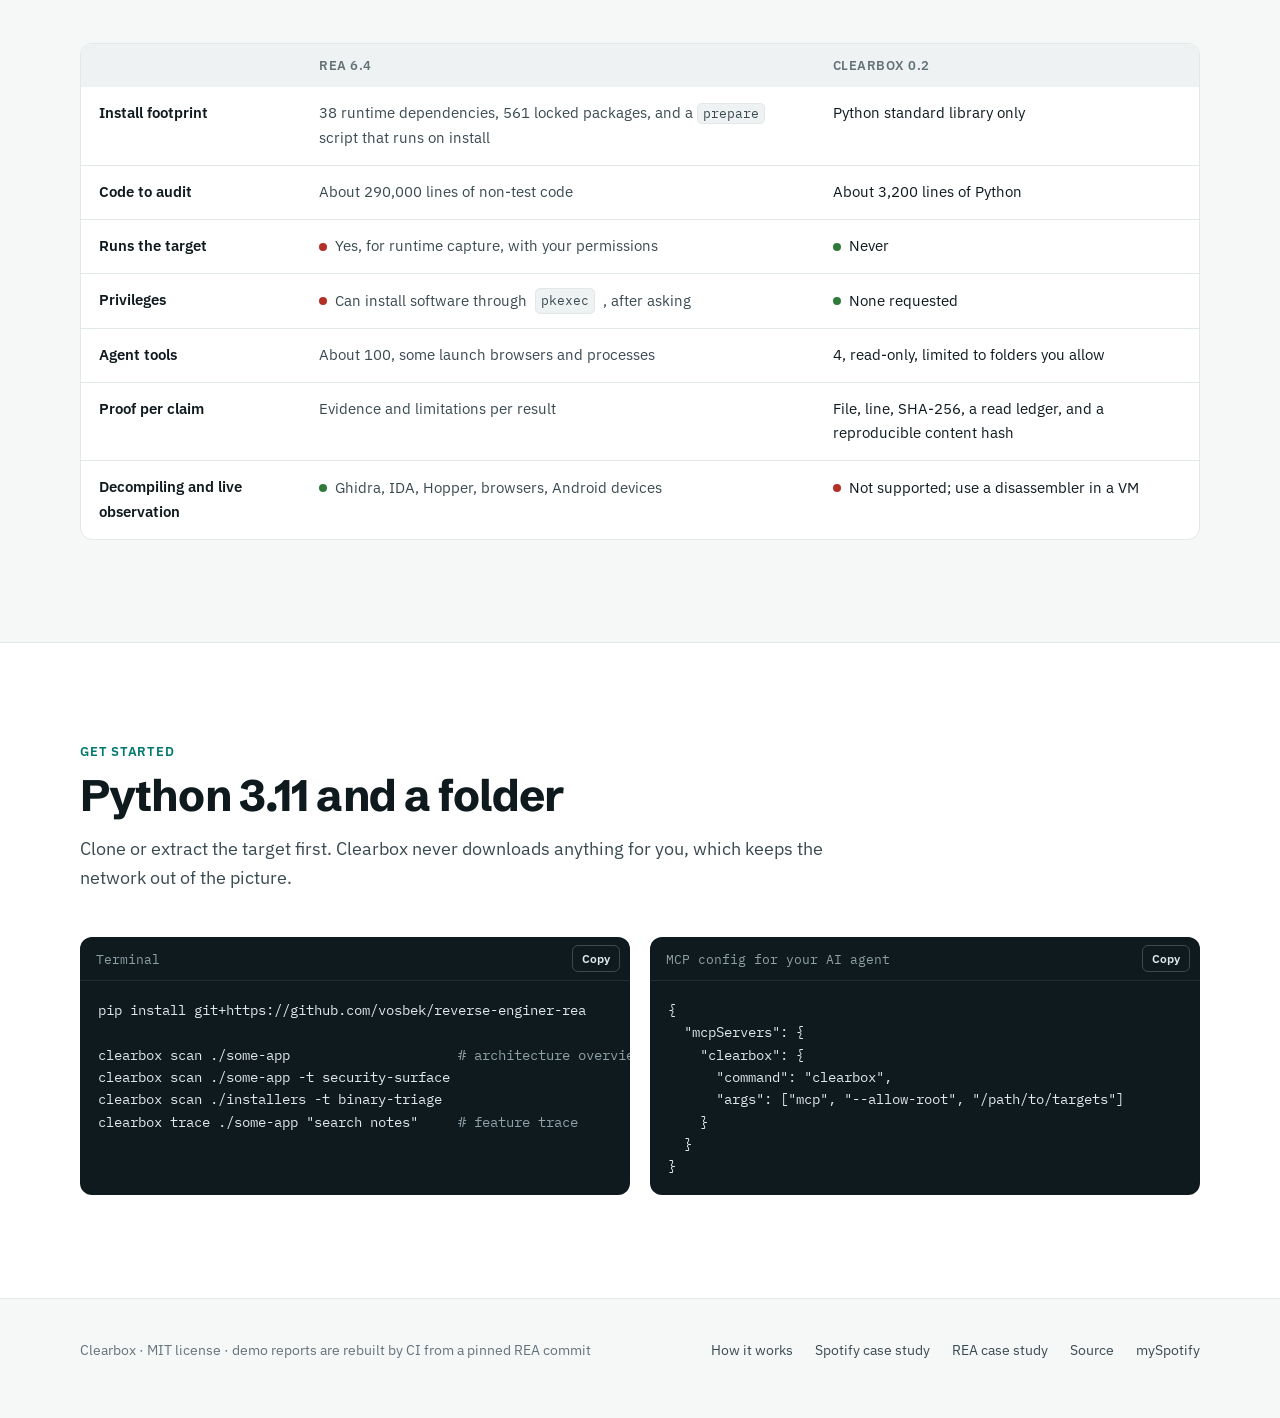
==== commit 65441fc2: "Redesign the site and reports; add the full Spotify case study The site becomes four pages on one de" ====
--- a/site/index.html
+++ b/site/index.html
@@ -4,344 +4,260 @@
 <meta charset="utf-8">
 <meta name="viewport" content="width=device-width, initial-scale=1, viewport-fit=cover">
 <title>Clearbox</title>
-<meta name="description" content="Clearbox reverse engineers a codebase or binary without running it. Every claim points to a file, a line, and a SHA-256.">
+<meta name="description" content="Clearbox explains how any codebase or binary works without running it. Every claim cites a file, a line, and the SHA-256 of the bytes it read.">
+<link rel="icon" href="assets/favicon.svg" type="image/svg+xml">
 <link rel="preconnect" href="https://fonts.googleapis.com">
 <link rel="preconnect" href="https://fonts.gstatic.com" crossorigin>
-<link rel="stylesheet" href="https://fonts.googleapis.com/css2?family=Bricolage+Grotesque:opsz,wght@12..96,500;12..96,700;12..96,800&family=IBM+Plex+Mono:wght@400;600&family=IBM+Plex+Sans:wght@400;500;600&display=swap">
-<style>
-/* Layout: a light table. Wide editorial hero, then evidence-led sections on a 12-col grid; specimen tags carry the proof. */
-:root{
-  --paper:#eef2f3; --sheet:#f9fbfb; --ink:#14232b; --muted:#53646c; --rule:#cbd5d9;
-  --accent:#0e6e78; --accent-ink:#ffffff; --mark:#f4d94a; --mark-ink:#14232b;
-  --warn:#a8620a; --bad:#b4332b; --good:#2f6b3a;
-  --display:"Bricolage Grotesque", "Avenir Next", "Segoe UI", system-ui, sans-serif;
-  --body:"IBM Plex Sans", "Segoe UI", system-ui, -apple-system, sans-serif;
-  --mono:"IBM Plex Mono", ui-monospace, "SF Mono", Menlo, Consolas, monospace;
-}
-@media (prefers-color-scheme: dark){ :root:not([data-theme="light"]){
-  --paper:#0e171c; --sheet:#142229; --ink:#dbe5e9; --muted:#93a5ad; --rule:#28383f;
-  --accent:#5cc4cf; --accent-ink:#0e171c; --mark:#e6cb3c; --mark-ink:#0e171c;
-  --warn:#e0a24a; --bad:#ef7a70; --good:#8fcf8a; color-scheme:dark }}
-:root[data-theme="dark"]{
-  --paper:#0e171c; --sheet:#142229; --ink:#dbe5e9; --muted:#93a5ad; --rule:#28383f;
-  --accent:#5cc4cf; --accent-ink:#0e171c; --mark:#e6cb3c; --mark-ink:#0e171c;
-  --warn:#e0a24a; --bad:#ef7a70; --good:#8fcf8a; color-scheme:dark }
-*{box-sizing:border-box}
-html{scroll-behavior:smooth}
-@media (prefers-reduced-motion:reduce){html{scroll-behavior:auto}}
-body{margin:0;background:var(--paper);color:var(--ink);font:16px/1.6 var(--body)}
-a{color:var(--accent)}
-:focus-visible{outline:2px solid var(--accent);outline-offset:3px}
-.wrap{max-width:1180px;margin:0 auto;padding-inline:clamp(16px,4vw,40px)}
-code,pre,.mono{font-family:var(--mono)}
-.eyebrow{font:600 12px/1 var(--mono);letter-spacing:.14em;text-transform:uppercase;color:var(--muted)}
-h1,h2,h3{font-family:var(--display);text-wrap:balance;margin:0}
-h2{font-size:clamp(30px,4.2vw,48px);line-height:1.04;font-weight:800;letter-spacing:-.02em}
-h3{font-size:21px;line-height:1.2;font-weight:700}
-p{margin:0}
-.mark{background:var(--mark);color:var(--mark-ink);padding:0 .12em;border-radius:2px;box-decoration-break:clone;-webkit-box-decoration-break:clone}
-
-/* header */
-.top{display:flex;justify-content:space-between;align-items:center;gap:16px;flex-wrap:wrap;padding-block:22px}
-.brand{display:flex;align-items:center;gap:10px;font:800 21px/1 var(--display);color:var(--ink);text-decoration:none;letter-spacing:-.01em}
-.glyph{width:22px;height:22px;border:2.5px solid var(--ink);position:relative;display:inline-block}
-.glyph::after{content:"";position:absolute;inset:4px;background:var(--mark);border:1.5px solid var(--ink)}
-nav.links{display:flex;gap:4px 20px;flex-wrap:wrap;font-size:15px}
-nav.links a{color:var(--muted);text-decoration:none}
-nav.links a:hover{color:var(--ink)}
-
-/* hero */
-.hero{display:grid;grid-template-columns:minmax(0,1.15fr) minmax(0,1fr);gap:clamp(28px,5vw,64px);align-items:center;padding-block:clamp(28px,6vw,72px) clamp(40px,6vw,80px)}
-.hero h1{font-size:clamp(46px,7.6vw,96px);line-height:.93;font-weight:800;letter-spacing:-.035em}
-.hero .lede{font-size:clamp(17px,1.6vw,20px);color:var(--muted);max-width:34em;margin-top:24px}
-.cta{display:flex;flex-wrap:wrap;gap:12px;margin-top:30px}
-.btn{display:inline-flex;align-items:center;gap:8px;font:600 15px/1 var(--body);padding:13px 18px;border-radius:3px;text-decoration:none;border:1.5px solid var(--ink);color:var(--ink)}
-.btn.primary{background:var(--ink);color:var(--paper)}
-.btn:hover{transform:translateY(-1px)}
-@media (prefers-reduced-motion:no-preference){.btn{transition:transform .12s}}
-.facts{display:flex;flex-wrap:wrap;gap:6px 18px;margin-top:26px;font:13px/1.4 var(--mono);color:var(--muted)}
-.facts b{color:var(--ink)}
-
-/* specimen tags */
-.tags{display:grid;gap:14px;min-width:0}
-.tag{background:var(--sheet);border:1px solid var(--rule);position:relative;min-width:0;box-shadow:0 1px 0 var(--rule)}
-.tag:nth-child(2){margin-left:clamp(0px,3vw,28px)}
-.tag:nth-child(3){margin-left:clamp(0px,1.5vw,14px)}
-.tag .hd{display:flex;justify-content:space-between;gap:10px;flex-wrap:wrap;padding:9px 12px;border-bottom:1px dashed var(--rule);font:600 11px/1.3 var(--mono);letter-spacing:.06em;text-transform:uppercase}
-.sev{color:var(--bad)} .sev.m{color:var(--warn)}
-.tag .conf{color:var(--muted)}
-.tag .line{display:grid;grid-template-columns:auto minmax(0,1fr);font:13px/1.5 var(--mono)}
-.tag .loc{background:var(--mark);color:var(--mark-ink);padding:8px 10px;font-weight:600;white-space:nowrap}
-.tag .loc a{color:inherit}
-.tag code{padding:8px 12px;white-space:pre-wrap;overflow-wrap:anywhere}
-.tag .ft{padding:7px 12px;border-top:1px solid var(--rule);font:11px/1.4 var(--mono);color:var(--muted);overflow-wrap:anywhere}
-.tag::before{content:"";position:absolute;left:-7px;top:16px;width:12px;height:12px;border-radius:50%;background:var(--paper);border:1px solid var(--rule)}
-
-section.block{padding-block:clamp(48px,7vw,96px);border-top:1px solid var(--rule)}
-.head{display:grid;grid-template-columns:minmax(0,1fr) minmax(0,1fr);gap:24px 56px;align-items:end;margin-bottom:40px}
-.head p{color:var(--muted);font-size:18px;max-width:36em}
-
-/* case study numbers */
-.numbers{display:grid;grid-template-columns:repeat(4,minmax(0,1fr));border:1px solid var(--rule);background:var(--rule);gap:1px}
-.num{background:var(--sheet);padding:18px 18px 16px;display:grid;gap:4px;align-content:start}
-.num .v{font:800 clamp(30px,3.4vw,44px)/1 var(--display);letter-spacing:-.02em;font-variant-numeric:tabular-nums}
-.num .l{font-size:14px;color:var(--muted)}
-.found{display:grid;grid-template-columns:repeat(3,minmax(0,1fr));gap:28px;margin-top:44px}
-.found article{display:grid;gap:10px;align-content:start;min-width:0}
-.found .k{font:600 12px var(--mono);color:var(--accent);letter-spacing:.08em;text-transform:uppercase}
-.found p{color:var(--muted)}
-.found code{font-size:13px;background:var(--sheet);border:1px solid var(--rule);padding:1px 5px;color:var(--ink);overflow-wrap:anywhere}
-.reports{display:grid;grid-template-columns:repeat(auto-fit,minmax(210px,1fr));gap:12px;margin-top:44px}
-.report{display:grid;gap:8px;align-content:start;padding:16px;border:1px solid var(--rule);background:var(--sheet);text-decoration:none;color:var(--ink);min-width:0}
-.report:hover{border-color:var(--accent)}
-.report .t{font:700 17px/1.2 var(--display)}
-.report .d{font-size:14px;color:var(--muted)}
-.report .go{font:600 12px var(--mono);color:var(--accent)}
-
-/* comparison */
-.cmpwrap{overflow-x:auto;border:1px solid var(--rule);background:var(--sheet)}
-table.cmp{border-collapse:collapse;width:100%;min-width:720px;font-size:15px}
-.cmp th,.cmp td{padding:14px 16px;text-align:left;vertical-align:top;border-bottom:1px solid var(--rule)}
-.cmp thead th{font:600 12px var(--mono);letter-spacing:.08em;text-transform:uppercase;color:var(--muted);background:var(--paper)}
-.cmp tbody th{font-weight:600;width:20%}
-.cmp td.them{color:var(--muted);width:40%}
-.cmp td.us{width:40%}
-.cmp td.us::before{content:"";display:inline-block;width:8px;height:8px;background:var(--accent);margin-right:8px;vertical-align:1px}
-.cmp a{white-space:nowrap}
-.fair{margin-top:22px;display:grid;grid-template-columns:auto minmax(0,1fr);gap:16px;padding:18px;border:1.5px dashed var(--rule)}
-.fair .eyebrow{padding-top:4px}
-.fair p{color:var(--muted);max-width:62em}
-
-/* templates */
-.tpl{display:grid;grid-template-columns:minmax(0,1fr) minmax(0,1.05fr);gap:40px;align-items:start}
-.tpl ul{list-style:none;margin:0;padding:0;display:grid;border-top:1px solid var(--rule)}
-.tpl li{display:grid;grid-template-columns:170px minmax(0,1fr);gap:4px 16px;padding:14px 0;border-bottom:1px solid var(--rule)}
-.tpl li code{font-weight:600;color:var(--accent)}
-.tpl li span{color:var(--muted)}
-.code{position:relative;background:var(--ink);color:var(--paper);border-radius:3px;min-width:0}
-.code pre{margin:0;padding:18px 18px;overflow-x:auto;font:13.5px/1.6 var(--mono)}
-.code .cap{display:flex;justify-content:space-between;align-items:center;padding:8px 10px 8px 18px;border-bottom:1px solid color-mix(in srgb,var(--paper) 18%,transparent);font:12px var(--mono);color:color-mix(in srgb,var(--paper) 70%,transparent)}
-.copy{font:600 12px var(--mono);background:transparent;color:inherit;border:1px solid color-mix(in srgb,var(--paper) 35%,transparent);border-radius:3px;padding:4px 8px;cursor:pointer}
-.c{color:color-mix(in srgb,var(--paper) 55%,transparent)}
-.hl{color:var(--mark)}
-
-/* evidence model */
-.pills{display:grid;grid-template-columns:repeat(3,minmax(0,1fr));gap:12px}
-.pill{border:1px solid var(--rule);background:var(--sheet);padding:18px;display:grid;gap:8px;align-content:start}
-.pill b{font:600 12px var(--mono);letter-spacing:.08em;text-transform:uppercase;border:1px solid currentColor;border-radius:999px;padding:3px 8px;justify-self:start}
-.pill b.p{color:var(--accent)} .pill b.r{color:var(--warn)} .pill b.h{color:var(--muted)}
-.pill p{color:var(--muted);font-size:15px}
-.ledger{margin-top:28px;display:grid;grid-template-columns:repeat(4,minmax(0,1fr));gap:20px}
-.ledger div{display:grid;gap:4px}
-.ledger h3{font-size:17px}
-.ledger p{font-size:15px;color:var(--muted)}
-
-/* install */
-.steps{display:grid;grid-template-columns:repeat(2,minmax(0,1fr));gap:20px}
-.steps .code + p{margin-top:10px;color:var(--muted);font-size:15px}
-footer{border-top:1px solid var(--rule);padding-block:30px 48px;color:var(--muted);font-size:14px;display:flex;flex-wrap:wrap;gap:8px 28px;justify-content:space-between}
-
-@media (max-width:900px){
-  .hero,.head,.tpl,.steps{grid-template-columns:minmax(0,1fr)}
-  .found{grid-template-columns:minmax(0,1fr)}
-  .numbers{grid-template-columns:repeat(2,minmax(0,1fr))}
-  .pills,.ledger{grid-template-columns:minmax(0,1fr)}
-  .tag:nth-child(n){margin-left:0}
-}
-@media (max-width:520px){ .tpl li{grid-template-columns:minmax(0,1fr)} .fair{grid-template-columns:minmax(0,1fr)} }
-</style>
+<link rel="stylesheet" href="https://fonts.googleapis.com/css2?family=IBM+Plex+Mono:wght@400;500&family=IBM+Plex+Sans:wght@400;500;600&family=Schibsted+Grotesk:wght@600;700;800&display=swap">
+<link rel="stylesheet" href="assets/site.css">
 </head>
 <body>
-<div class="wrap">
-  <header class="top">
-    <a class="brand" href="./"><span class="glyph" aria-hidden="true"></span>Clearbox</a>
-    <nav class="links" aria-label="Sections">
-      <a href="#case-study">Case studies</a>
-      <a href="#compare">Compare</a>
-      <a href="#templates">Templates</a>
-      <a href="#evidence">Evidence</a>
+<header class="nav">
+  <div class="container">
+    <a class="logo" href="./"><i aria-hidden="true"></i>Clearbox</a>
+    <nav class="nav-links" aria-label="Main">
+      <a href="how-it-works/">How it works</a>
+      <a href="case-studies/spotify/">Spotify case study</a>
+      <a href="case-studies/rea/">REA case study</a>
       <a href="#install">Install</a>
-      <a href="https://github.com/vosbek/reverse-enginer-rea">GitHub</a>
     </nav>
-  </header>
-
+    <a class="btn small gh" href="https://github.com/vosbek/reverse-enginer-rea">GitHub</a>
+    <button class="nav-toggle" type="button" aria-expanded="false">Menu</button>
+  </div>
+</header>
+
+<main>
   <section class="hero">
-    <div>
-      <span class="eyebrow">Static reverse engineering</span>
-      <h1 style="margin-top:18px">Reverse engineer anything. <span class="mark">Run nothing.</span></h1>
-      <p class="lede">Clearbox reads a codebase or a folder of binaries and explains how it works: its architecture, how a feature is wired, what it can do to your machine, and how to rebuild it. Every claim points to a file, a line, and the SHA-256 of the bytes it read.</p>
-      <div class="cta">
-        <a class="btn primary" href="demo/rea-trace-setup/">See a real trace</a>
-        <a class="btn" href="#install">Install in one line</a>
-      </div>
-      <div class="facts">
-        <span><b>0</b> runtime dependencies</span>
-        <span><b>0</b> processes spawned</span>
-        <span><b>0</b> network calls</span>
-        <span><b>~3,000</b> lines you can audit in an afternoon</span>
-      </div>
-    </div>
-    <div class="tags" aria-label="Three findings from the REA scan, with evidence">
-      <div class="tag">
-        <div class="hd"><span class="sev">High · requests elevated privileges</span><span class="conf">pattern</span></div>
-        <div class="line"><span class="loc"><a href="https://github.com/morluto/rea/blob/a95795c6ed3cb149e03460f4c818ad12e0c670d9/src/application/LinuxHopper.ts#L337">LinuxHopper.ts:337</a></span><code>const executable = isRoot ? command[0] : "pkexec";</code></div>
-        <div class="ft">morluto/rea · sha256 b45f18669881fb28…</div>
-      </div>
-      <div class="tag">
-        <div class="hd"><span class="sev m">Medium · installs system software</span><span class="conf">pattern</span></div>
-        <div class="line"><span class="loc"><a href="https://github.com/morluto/rea/blob/a95795c6ed3cb149e03460f4c818ad12e0c670d9/src/application/LinuxHopper.ts#L329">LinuxHopper.ts:329</a></span><code>? [["apt-get", "install", "-y", archive, ...runtimeDependencies]]</code></div>
-        <div class="ft">morluto/rea · sha256 b45f18669881fb28…</div>
-      </div>
-      <div class="tag">
-        <div class="hd"><span class="sev m">Medium · runs code at install time</span><span class="conf">parsed</span></div>
-        <div class="line"><span class="loc"><a href="https://github.com/morluto/rea/blob/a95795c6ed3cb149e03460f4c818ad12e0c670d9/package.json">package.json</a></span><code>"prepare": "node scripts/prepare.mjs"</code></div>
-        <div class="ft">morluto/rea · read by the manifests analyzer</div>
-      </div>
-    </div>
-  </section>
-
-  <section class="block" id="case-study">
-    <div class="head">
-      <div><span class="eyebrow">Case study 01</span><h2 style="margin-top:14px">We pointed Clearbox at REA.</h2></div>
-      <p>REA (“Reverse Engineer Anything”) is a popular MCP server for agent-driven reverse engineering. We scanned commit <code class="mono">a95795c</code> to understand what it is and what it does to the machine it runs on. It took 14 seconds and nothing ran.</p>
-    </div>
-    <div class="numbers">
-      <div class="num"><span class="v">504,490</span><span class="l">lines of code across 2,530 source files (43% tests)</span></div>
-      <div class="num"><span class="v">561</span><span class="l">locked npm packages behind 38 declared runtime dependencies</span></div>
-      <div class="num"><span class="v">103</span><span class="l">agent tool names declared in source</span></div>
-      <div class="num"><span class="v">185</span><span class="l">high-severity capability sites in production code</span></div>
-    </div>
-    <div class="found">
-      <article>
-        <span class="k">Process control</span>
-        <h3>It launches programs and drives terminals.</h3>
-        <p>Process-spawning calls appear in 106 non-test files, and 5 files drive an interactive terminal through <code>node-pty</code>. That is how REA runs Ghidra, Hopper, and the targets themselves. It also means a malicious target gets the same user permissions.</p>
-      </article>
-      <article>
-        <span class="k">Host changes</span>
-        <h3>It can install software as root.</h3>
-        <p>The Linux Hopper installer calls <code>apt-get</code>, <code>dnf</code>, or <code>pacman</code> and escalates with <code>pkexec</code>. REA documents this and asks first. Clearbox found it in one file, with line numbers, before anything was installed.</p>
-      </article>
-      <article>
-        <span class="k">Feature trace</span>
-        <h3>Its setup edits your agents' config.</h3>
-        <p>Tracing “setup agent client configuration” lands on 10 seed files reached from <code>scripts/rea.mjs → src/cli.ts → src/cli/setupCommands.ts</code>, plus a 10-step rebuild plan, 32 environment variables, and 36 test files that pin the behavior.</p>
-      </article>
-    </div>
-    <div class="reports">
-      <a class="report" href="demo/rea-overview/"><span class="t">Architecture overview</span><span class="d">Areas, import matrix, hubs, cycles, entry points.</span><span class="go">Open report →</span></a>
-      <a class="report" href="demo/rea-security/"><span class="t">Security surface</span><span class="d">Every host-touching capability, line by line.</span><span class="go">Open report →</span></a>
-      <a class="report" href="demo/rea-trace-setup/"><span class="t">Feature trace: setup</span><span class="d">Where it lives, how it's reached, how to rebuild it.</span><span class="go">Open report →</span></a>
-      <a class="report" href="demo/rea-dependencies/"><span class="t">Dependency audit</span><span class="d">Declared versus imported, and install hooks.</span><span class="go">Open report →</span></a>
-      <a class="report" href="demo/clearbox-self/"><span class="t">Clearbox on itself</span><span class="d">Same rules, our own code. Its only real capability is writing the report.</span><span class="go">Open report →</span></a>
-    </div>
-  </section>
-
-  <section class="block" id="case-study-2">
-    <div class="head">
-      <div><span class="eyebrow">Case study 02</span><h2 style="margin-top:14px">From Spotify's installer to our own player.</h2></div>
-      <p>We triaged <code class="mono">SpotifySetup.exe</code> without running it. It turned out to be a signed downloader stub that loads its network library at runtime and coordinates with an updater through named mutexes. Then we built mySpotify on the official API and scanned our own code with the same rules.</p>
-    </div>
-    <div class="reports">
-      <a class="report" href="case-studies/myspotify/"><span class="t">Read the case study</span><span class="d">Installer findings, feature map, build, and verification.</span><span class="go">Open →</span></a>
-      <a class="report" href="case-studies/myspotify/reports/spotify-installer/"><span class="t">SpotifySetup.exe triage</span><span class="d">Imports, signature, capabilities, UTF-16 strings.</span><span class="go">Open report →</span></a>
-      <a class="report" href="https://github.com/vosbek/my-spotify"><span class="t">mySpotify</span><span class="d">Run it on Windows in five steps. Premium required.</span><span class="go">GitHub →</span></a>
-    </div>
-  </section>
-
-  <section class="block" id="compare">
-    <div class="head">
-      <div><span class="eyebrow">Side by side</span><h2 style="margin-top:14px">What runs on your machine?</h2></div>
-      <p>Reverse-engineering tools open untrusted code by definition. The safest one does the most it can without executing anything, and tells you exactly what it read.</p>
-    </div>
-    <div class="cmpwrap">
-      <table class="cmp">
-        <thead><tr><th scope="col"></th><th scope="col">REA 6.4</th><th scope="col">Clearbox 0.1</th></tr></thead>
-        <tbody>
-          <tr><th scope="row">Install footprint</th><td class="them">38 runtime dependencies, 561 locked packages, plus a <code>prepare</code> script that runs on install.</td><td class="us">Python standard library only. No dependencies, no install scripts.</td></tr>
-          <tr><th scope="row">Code you would audit</th><td class="them">About 290,000 lines of non-test TypeScript, Java, Python, and Swift.</td><td class="us">About 3,000 lines of Python, plus five TOML templates.</td></tr>
-          <tr><th scope="row">Runs the target?</th><td class="them">Runtime capture “runs or interacts with the selected target using your user permissions” (REA README).</td><td class="us">Never. Python is parsed with <code>ast</code>, binaries are decoded with <code>struct</code>. A test fails the build if the package imports <code>subprocess</code>, <code>socket</code>, or calls <code>eval</code>.</td></tr>
-          <tr><th scope="row">Sandbox</th><td class="them">“This is not a sandbox” (REA SECURITY.md).</td><td class="us">Read-only jail: paths outside the target are refused, symlinks are never followed, reads use <code>O_NOFOLLOW</code>, sizes are capped.</td></tr>
-          <tr><th scope="row">Privileges and installs</th><td class="them">Can install Hopper and its dependencies through <code>pkexec</code> after asking.</td><td class="us">No privilege requests and no installs, ever.</td></tr>
-          <tr><th scope="row">Agent setup</th><td class="them">Setup edits agent configuration files (with a plan, approval, and backups).</td><td class="us">Prints nothing into your configs. You paste a four-line MCP entry yourself.</td></tr>
-          <tr><th scope="row">Agent surface</th><td class="them">About 100 tools, including ones that launch browsers and processes.</td><td class="us">4 read-only tools, limited to directories you pass with <code>--allow-root</code>. Target text is fenced with a random nonce so it cannot pose as instructions.</td></tr>
-          <tr><th scope="row">Proof</th><td class="them">Returns evidence and limitations per result.</td><td class="us">Every row links to file and line, with the file's SHA-256, a ledger of every file read, and a content hash that is identical on re-runs.</td></tr>
-          <tr><th scope="row">Customizing</th><td class="them">Workflows are written in TypeScript inside the tool.</td><td class="us">Reports are TOML templates: pick questions and views, no code.</td></tr>
-        </tbody>
-      </table>
-    </div>
-    <div class="fair">
-      <span class="eyebrow">Where REA wins</span>
-      <p>REA can decompile native code through Ghidra, IDA, and Hopper, observe running browsers and Electron apps, and drive Android devices. Clearbox does none of that. Use Clearbox first to map the target and decide what deserves deeper work, then run a decompiler inside a disposable VM.</p>
-    </div>
-  </section>
-
-  <section class="block" id="templates">
-    <div class="head">
-      <div><span class="eyebrow">Templates</span><h2 style="margin-top:14px">Ask a question, get a report.</h2></div>
-      <p>A template is a list of questions, each answered by views from the analyzers. Five ship built in. Writing your own takes a minute and no code.</p>
-    </div>
-    <div class="tpl">
-      <ul>
-        <li><code>overview</code><span>What is it made of, how is it organized, where is the weight, and how do you get in?</span></li>
-        <li><code>feature-trace</code><span>Where does a feature live, how is it reached, what does it need, and in what order do you rebuild it?</span></li>
-        <li><code>security-surface</code><span>Processes, network, files, privileges, secrets (redacted), and text aimed at AI agents.</span></li>
-        <li><code>dependency-audit</code><span>Declared versus actually imported, unused packages, and install-time scripts.</span></li>
-        <li><code>binary-triage</code><span>ELF, PE, Mach-O, WASM, DEX, and archives: architecture, sections, entropy, strings.</span></li>
-      </ul>
-      <div class="code">
-        <div class="cap"><span>handoff.toml</span><button class="copy" type="button" data-copy="tpl">Copy</button></div>
-<pre id="tpl"><span class="c"># Your own report: run with  -t handoff.toml</span>
-id = "handoff"
-name = "New-engineer handoff"
-summary = "What a new teammate needs on day one."
-
-[[sections]]
-title = "Where do I start reading?"
-views = [<span class="hl">"surface.entrypoints"</span>, <span class="hl">"imports.hubs"</span>]
-
-[[sections]]
-title = "What can break production?"
-views = [<span class="hl">"risk.summary"</span>, <span class="hl">"surface.env"</span>]</pre>
-      </div>
-    </div>
-  </section>
-
-  <section class="block" id="evidence">
-    <div class="head">
-      <div><span class="eyebrow">Visibility</span><h2 style="margin-top:14px">Every claim says how it knows.</h2></div>
-      <p>Reports label each view with how its facts were established, so you know which ones to double-check.</p>
-    </div>
-    <div class="pills">
-      <div class="pill"><b class="p">parsed</b><p>Read by a real parser: Python's <code>ast</code>, JSON, TOML, or binary headers. Treat these as facts about the bytes.</p></div>
-      <div class="pill"><b class="r">pattern</b><p>Matched a documented regular expression. Click the row to see the exact line and judge it yourself.</p></div>
-      <div class="pill"><b class="h">heuristic</b><p>Inferred from scores or graph shape, like which files make up a feature. Use these as a starting point.</p></div>
-    </div>
-    <div class="ledger">
-      <div><h3>Ledger</h3><p>Every file read, its byte count, its SHA-256, and which analyzers used it.</p></div>
-      <div><h3>Blind spots</h3><p>Dynamic imports, aliases, oversized files, and other things the run could not see.</p></div>
-      <div><h3>Reproducible</h3><p>The same input gives the same content hash, so two people can confirm they reviewed the same thing.</p></div>
-      <div><h3>Self-contained</h3><p>HTML reports carry a strict CSP: no external requests, and target text is never parsed as markup.</p></div>
-    </div>
-  </section>
-
-  <section class="block" id="install">
-    <div class="head">
-      <div><span class="eyebrow">Install</span><h2 style="margin-top:14px">Python 3.11 and a folder.</h2></div>
-      <p>Clone or extract the target first. Clearbox never fetches anything for you, which keeps the network out of the picture.</p>
-    </div>
-    <div class="steps">
+    <div class="container hero-grid">
       <div>
-        <div class="code"><div class="cap"><span>terminal</span><button class="copy" type="button" data-copy="cli">Copy</button></div>
+        <span class="eyebrow">Static reverse engineering</span>
+        <h1 style="margin-top:16px">See how any codebase or binary works, without running it.</h1>
+        <p class="lead">Clearbox reads a folder of source code or executables and explains it: the architecture, where a feature lives and how to rebuild it, and what the program can do to your machine. Every claim cites a file, a line, and the SHA-256 of the bytes it read.</p>
+        <div class="cta">
+          <a class="btn primary" href="case-studies/spotify/">Read the Spotify case study</a>
+          <a class="btn" href="how-it-works/">How it works</a>
+        </div>
+        <div class="hero-note"><span>Zero dependencies</span><span>Never executes the target</span><span>Reports open offline</span></div>
+      </div>
+      <div class="hero-visual">
+        <div class="frame">
+          <div class="chrome"><i></i><i></i><i></i><span>Feature trace · morluto/rea</span></div>
+          <img src="assets/img/report-trace.webp" alt="A Clearbox feature-trace report listing the files that implement REA's setup feature, with one row expanded to show four highlighted source lines and their SHA-256" width="1440" height="900">
+        </div>
+        <div class="callout-tag"><b>Every row opens to its evidence</b><code>SetupClientConfiguration.ts:266</code><span class="mono" style="color:var(--muted);font-size:12px">sha256 eb0ca7cede23…</span></div>
+      </div>
+    </div>
+  </section>
+
+  <section class="band tint" aria-label="Results">
+    <div class="container">
+      <div class="metrics">
+        <div class="metric"><span class="v">2,757</span><span class="l">files of REA read and cross-referenced in 15 seconds</span></div>
+        <div class="metric"><span class="v">0.1 s</span><span class="l">to decode Spotify's Windows installer: imports, signer, strings</span></div>
+        <div class="metric"><span class="v">0</span><span class="l">programs executed to produce any of it</span></div>
+        <div class="metric"><span class="v">24</span><span class="l">automated tests, including one that audits Clearbox's own code</span></div>
+      </div>
+    </div>
+  </section>
+
+  <section class="band">
+    <div class="container">
+      <div class="section-head">
+        <span class="eyebrow">How it works</span>
+        <h2>One read-only pass, five kinds of answer</h2>
+        <p>You point Clearbox at a folder. A sealed workspace reads files without following links or leaving the folder. Analyzers turn those bytes into facts, a template picks the questions, and the report shows every answer with its source.</p>
+      </div>
+      <div class="diagram" role="img" aria-label="Pipeline: a target folder is read by a read-only workspace, analyzed by eight analyzers, shaped by a template, and written as an HTML, Markdown and JSON report or returned to an AI agent over MCP.">
+        <svg viewBox="0 0 1120 250" aria-hidden="true">
+          <defs>
+            <marker id="ah" viewBox="0 0 10 10" refX="9" refY="5" markerWidth="8" markerHeight="8" orient="auto"><path d="M0 0L10 5L0 10z" class="head"/></marker>
+            <marker id="aha" viewBox="0 0 10 10" refX="9" refY="5" markerWidth="8" markerHeight="8" orient="auto"><path d="M0 0L10 5L0 10z" class="head-accent"/></marker>
+          </defs>
+          <rect class="box-ext" x="10" y="70" width="150" height="110" rx="12"/>
+          <text x="85" y="112" text-anchor="middle" font-size="16" font-weight="600">Target folder</text>
+          <text x="85" y="136" text-anchor="middle" font-size="13" class="t-muted">source, binaries,</text>
+          <text x="85" y="154" text-anchor="middle" font-size="13" class="t-muted">installers, apps</text>
+
+          <path class="wire" d="M160 125H206" marker-end="url(#ah)"/>
+          <rect class="box-accent" x="210" y="40" width="220" height="170" rx="12"/>
+          <text x="320" y="72" text-anchor="middle" font-size="16" font-weight="600">Read-only workspace</text>
+          <text x="232" y="104" font-size="13">✓ stays inside the folder</text>
+          <text x="232" y="128" font-size="13">✓ never follows symlinks</text>
+          <text x="232" y="152" font-size="13">✓ size and count limits</text>
+          <text x="232" y="176" font-size="13">✓ ledger: every file + SHA-256</text>
+
+          <path class="wire" d="M430 125H476" marker-end="url(#ah)"/>
+          <rect class="box" x="480" y="20" width="220" height="210" rx="12"/>
+          <text x="590" y="50" text-anchor="middle" font-size="16" font-weight="600">8 analyzers</text>
+          <g font-size="13" class="t-mono">
+            <text x="504" y="80" class="t-mono">inventory</text><text x="604" y="80" class="t-mono">manifests</text>
+            <text x="504" y="106" class="t-mono">imports</text><text x="604" y="106" class="t-mono">symbols</text>
+            <text x="504" y="132" class="t-mono">surface</text><text x="604" y="132" class="t-mono">risk</text>
+            <text x="504" y="158" class="t-mono">binary</text><text x="604" y="158" class="t-mono">trace</text>
+          </g>
+          <text x="590" y="196" text-anchor="middle" font-size="12.5" class="t-muted">ast · JSON · TOML · struct · patterns</text>
+
+          <path class="wire" d="M700 125H746" marker-end="url(#ah)"/>
+          <rect class="box" x="750" y="55" width="150" height="140" rx="12"/>
+          <text x="825" y="90" text-anchor="middle" font-size="16" font-weight="600">Template</text>
+          <text x="825" y="116" text-anchor="middle" font-size="13" class="t-muted">questions →</text>
+          <text x="825" y="136" text-anchor="middle" font-size="13" class="t-muted">views, in TOML</text>
+          <text x="825" y="168" text-anchor="middle" font-size="12.5" class="t-mono">overview.toml</text>
+
+          <path class="wire-accent" d="M900 100H946" marker-end="url(#aha)"/>
+          <path class="wire" d="M900 160H946" marker-end="url(#ah)"/>
+          <rect class="box" x="950" y="60" width="160" height="80" rx="12"/>
+          <text x="1030" y="94" text-anchor="middle" font-size="15" font-weight="600">Report</text>
+          <text x="1030" y="118" text-anchor="middle" font-size="12.5" class="t-muted">HTML · Markdown · JSON</text>
+          <rect class="box-soft" x="950" y="150" width="160" height="56" rx="12"/>
+          <text x="1030" y="174" text-anchor="middle" font-size="14" font-weight="600">AI agent (MCP)</text>
+          <text x="1030" y="194" text-anchor="middle" font-size="12" class="t-muted">4 read-only tools</text>
+        </svg>
+      </div>
+      <p style="margin-top:18px"><a href="how-it-works/">Read the full walkthrough: safety model, analyzers, evidence model →</a></p>
+    </div>
+  </section>
+
+  <section class="band tint">
+    <div class="container">
+      <div class="section-head">
+        <span class="eyebrow">What a report gives you</span>
+        <h2>Answers you can check line by line</h2>
+        <p>Each template is a set of questions. These are real reports Clearbox produced, linked so you can open them.</p>
+      </div>
+
+      <div class="feature">
+        <div class="text">
+          <h3>Find a feature and get a plan to rebuild it</h3>
+          <p>Describe a feature in plain words. Clearbox scores files by path, symbol names, and content, then follows the import graph to show how execution reaches it, what it depends on, and a leaves-first build order.</p>
+          <ul class="checks"><li>Import chains from entry points to the feature</li><li>Packages, settings, and host capabilities it needs</li><li>The existing tests that pin its behavior</li></ul>
+          <a href="demo/rea-trace-setup/">Open the trace of REA's setup feature →</a>
+        </div>
+        <figure><div class="frame"><div class="chrome"><i></i><i></i><i></i><span>Rebuild blueprint</span></div><img src="assets/img/report-blueprint.webp" alt="Rebuild blueprint: numbered steps listing files, what they expose, and the packages they need" width="1440" height="900" loading="lazy"></div></figure>
+      </div>
+
+      <div class="feature flip">
+        <div class="text">
+          <h3>Know what it can do to your machine before you run it</h3>
+          <p>Documented rules flag process launches, network calls, file deletion, privilege requests, disabled TLS checks, unsafe deserialization, committed secrets (redacted in the report), and text that tries to instruct an AI agent.</p>
+          <ul class="checks"><li>Production code counted apart from tests and docs</li><li>Install-time scripts read from package manifests</li><li>Grouped by area of the codebase</li></ul>
+          <a href="demo/rea-security/">Open REA's security surface →</a>
+        </div>
+        <figure><div class="frame"><div class="chrome"><i></i><i></i><i></i><span>Security surface · morluto/rea</span></div><img src="assets/img/report-security.webp" alt="Security surface summary table with severity, category, capability, file and site counts" width="1440" height="900" loading="lazy"></div></figure>
+      </div>
+
+      <div class="feature">
+        <div class="text">
+          <h3>Decode binaries from their headers</h3>
+          <p>ELF, PE, Mach-O, WebAssembly, DEX, and archives are identified by their bytes. For Windows programs Clearbox reads the import table, version resource, signer names, hardening flags, and UTF-16 strings, then maps imported APIs to plain-language capabilities.</p>
+          <ul class="checks"><li>Who signed it, and what it says it is</li><li>What its imports let it do</li><li>URLs, paths, and object names it carries</li></ul>
+          <a href="case-studies/spotify/reports/spotify-installer/">Open the Spotify installer report →</a>
+        </div>
+        <figure><div class="frame"><div class="chrome"><i></i><i></i><i></i><span>Binary triage · SpotifySetup.exe</span></div><img src="assets/img/report-installer.webp" alt="Table of capabilities derived from SpotifySetup.exe's imports, such as starting programs, registry and files" width="1440" height="900" loading="lazy"></div></figure>
+      </div>
+
+      <div class="feature flip">
+        <div class="text">
+          <h3>See the architecture at a glance</h3>
+          <p>Files are grouped into areas, and a matrix shows which areas import which. Load-bearing files, import cycles, and declared-versus-used dependencies come with it.</p>
+          <ul class="checks"><li>Python parsed with <code>ast</code>; JS/TS and Go imports resolved to files</li><li>Imports of build output mapped back to source</li><li>Dynamic imports listed as blind spots, not guessed</li></ul>
+          <a href="demo/rea-overview/">Open REA's architecture overview →</a>
+        </div>
+        <figure><div class="frame"><div class="chrome"><i></i><i></i><i></i><span>Architecture overview · morluto/rea</span></div><img src="assets/img/report-matrix.webp" alt="Area-by-area import matrix heatmap" width="1440" height="900" loading="lazy"></div></figure>
+      </div>
+    </div>
+  </section>
+
+  <section class="band" id="case-studies">
+    <div class="container">
+      <div class="section-head">
+        <span class="eyebrow">Case studies</span>
+        <h2>Real targets, real results</h2>
+        <p>Both case studies were done with Clearbox exactly as it ships. The reports are linked so you can check every claim.</p>
+      </div>
+      <div class="grid-2" style="grid-template-columns:minmax(0,1fr)">
+        <a class="card study" href="case-studies/spotify/">
+          <div class="body">
+            <span class="eyebrow">Case study · Spotify for Windows</span>
+            <h3>From Spotify's installer to our own player</h3>
+            <p>We decoded <code>SpotifySetup.exe</code> without running it, found where Clearbox fell short and fixed it, then built and shipped mySpotify on Spotify's official API, and scanned it with the same rules.</p>
+            <div class="kv"><div><b>10</b><span>capabilities from imports</span></div><div><b>1,550</b><span>lines in mySpotify</span></div><div><b>v1.1.0</b><span>Windows .exe shipped</span></div></div>
+            <span class="more">Read the case study →</span>
+          </div>
+          <div class="shot"><img src="assets/img/msp-playlist.webp" alt="mySpotify playlist view" width="1440" height="900" loading="lazy"></div>
+        </a>
+        <a class="card study" href="case-studies/rea/">
+          <div class="body">
+            <span class="eyebrow">Case study · REA</span>
+            <h3>What “Reverse Engineer Anything” does to your machine</h3>
+            <p>We mapped REA's architecture, traced how its setup edits AI-agent config files, and found the one file that can install software as root, all in 15 seconds of reading.</p>
+            <div class="kv"><div><b>504K</b><span>lines of code mapped</span></div><div><b>106</b><span>files that launch processes</span></div><div><b>1</b><span>file that requests root</span></div></div>
+            <span class="more">Read the case study →</span>
+          </div>
+          <div class="shot"><img src="assets/img/report-security.webp" alt="REA security surface report" width="1440" height="900" loading="lazy"></div>
+        </a>
+      </div>
+    </div>
+  </section>
+
+  <section class="band tint">
+    <div class="container">
+      <div class="section-head">
+        <span class="eyebrow">Safe by construction</span>
+        <h2>Built to open code you don't trust</h2>
+        <p>Reverse-engineering tools handle hostile input by definition. Clearbox's guarantees are enforced in code and checked by its tests.</p>
+      </div>
+      <div class="grid-3">
+        <div class="card"><span class="icon"><svg viewBox="0 0 24 24" fill="none" stroke="currentColor" stroke-width="2" stroke-linecap="round"><rect x="5" y="10" width="14" height="10" rx="2"/><path d="M8 10V7a4 4 0 0 1 8 0v3"/></svg></span><h3>Read-only jail</h3><p>Files open read-only with <code>O_NOFOLLOW</code>. Paths outside the target and symlinks are refused. Reports can't be written inside the target.</p></div>
+        <div class="card"><span class="icon"><svg viewBox="0 0 24 24" fill="none" stroke="currentColor" stroke-width="2" stroke-linecap="round"><circle cx="12" cy="12" r="8"/><path d="M6.5 6.5l11 11"/></svg></span><h3>No execution, no network</h3><p>Python is parsed with <code>ast</code>, binaries with <code>struct</code>. A test fails the build if Clearbox imports <code>subprocess</code> or <code>socket</code>, or calls <code>eval</code>.</p></div>
+        <div class="card"><span class="icon"><svg viewBox="0 0 24 24" fill="none" stroke="currentColor" stroke-width="2" stroke-linecap="round"><path d="M4 6h16M4 12h16M4 18h10"/></svg></span><h3>A ledger of every read</h3><p>Each report lists every file it read with its SHA-256, plus a content hash that is identical on re-runs. Two reviewers can prove they saw the same thing.</p></div>
+        <div class="card"><span class="icon"><svg viewBox="0 0 24 24" fill="none" stroke="currentColor" stroke-width="2" stroke-linecap="round"><path d="M12 4v8M12 16h.01"/><circle cx="12" cy="12" r="9"/></svg></span><h3>Blind spots, stated</h3><p>Dynamic imports, path aliases, oversized files, and other limits are listed on every report instead of being silently skipped.</p></div>
+        <div class="card"><span class="icon"><svg viewBox="0 0 24 24" fill="none" stroke="currentColor" stroke-width="2" stroke-linecap="round"><path d="M4 12h4l2-5 4 10 2-5h4"/></svg></span><h3>Confidence on every view</h3><p>Each result is labeled <strong>parsed</strong>, <strong>pattern</strong>, or <strong>heuristic</strong>, so you know which ones to double-check.</p></div>
+        <div class="card"><span class="icon"><svg viewBox="0 0 24 24" fill="none" stroke="currentColor" stroke-width="2" stroke-linecap="round"><path d="M7 8l-4 4 4 4M17 8l4 4-4 4"/></svg></span><h3>Agent-safe output</h3><p>Over MCP, agents only see folders you allow. Text from the target is fenced with a random nonce so it can't pose as instructions.</p></div>
+      </div>
+    </div>
+  </section>
+
+  <section class="band" id="compare">
+    <div class="container">
+      <div class="section-head">
+        <span class="eyebrow">Compared with REA</span>
+        <h2>A safer first pass</h2>
+        <p>REA is a capable, popular tool that drives decompilers and live programs. Clearbox does the parts that don't need to run anything, and does them with less to trust.</p>
+      </div>
+      <div class="table-wrap">
+        <table>
+          <thead><tr><th scope="col"></th><th scope="col">REA 6.4</th><th scope="col">Clearbox 0.2</th></tr></thead>
+          <tbody>
+            <tr><th scope="row">Install footprint</th><td>38 runtime dependencies, 561 locked packages, and a <code>prepare</code> script that runs on install</td><td class="us">Python standard library only</td></tr>
+            <tr><th scope="row">Code to audit</th><td>About 290,000 lines of non-test code</td><td class="us">About 3,200 lines of Python</td></tr>
+            <tr><th scope="row">Runs the target</th><td><span class="no">Yes, for runtime capture, with your permissions</span></td><td class="us"><span class="yes">Never</span></td></tr>
+            <tr><th scope="row">Privileges</th><td><span class="no">Can install software through <code>pkexec</code>, after asking</span></td><td class="us"><span class="yes">None requested</span></td></tr>
+            <tr><th scope="row">Agent tools</th><td>About 100, some launch browsers and processes</td><td class="us">4, read-only, limited to folders you allow</td></tr>
+            <tr><th scope="row">Proof per claim</th><td>Evidence and limitations per result</td><td class="us">File, line, SHA-256, a read ledger, and a reproducible content hash</td></tr>
+            <tr><th scope="row">Decompiling and live observation</th><td><span class="yes">Ghidra, IDA, Hopper, browsers, Android devices</span></td><td class="us"><span class="no">Not supported; use a disassembler in a VM</span></td></tr>
+          </tbody>
+        </table>
+      </div>
+    </div>
+  </section>
+
+  <section class="band tint" id="install">
+    <div class="container">
+      <div class="section-head">
+        <span class="eyebrow">Get started</span>
+        <h2>Python 3.11 and a folder</h2>
+        <p>Clone or extract the target first. Clearbox never downloads anything for you, which keeps the network out of the picture.</p>
+      </div>
+      <div class="grid-2">
+        <div class="code"><div class="bar"><span>Terminal</span><button class="copy" type="button" data-copy="cli">Copy</button></div>
 <pre id="cli">pip install git+https://github.com/vosbek/reverse-enginer-rea
-clearbox scan ./some-app                    <span class="c"># overview</span>
+
+clearbox scan ./some-app                     <span class="c"># architecture overview</span>
 clearbox scan ./some-app -t security-surface
-clearbox trace ./some-app "search notes"    <span class="c"># feature trace</span>
-clearbox templates                          <span class="c"># list templates</span></pre></div>
-        <p>Reports land in <code>clearbox-reports/</code> as HTML, Markdown, and JSON. Clearbox refuses to write inside the target.</p>
-      </div>
-      <div>
-        <div class="code"><div class="cap"><span>MCP config for your agent</span><button class="copy" type="button" data-copy="mcp">Copy</button></div>
+clearbox scan ./installers -t binary-triage
+clearbox trace ./some-app "search notes"     <span class="c"># feature trace</span></pre></div>
+        <div class="code"><div class="bar"><span>MCP config for your AI agent</span><button class="copy" type="button" data-copy="mcp">Copy</button></div>
 <pre id="mcp">{
   "mcpServers": {
     "clearbox": {
@@ -350,23 +266,17 @@
     }
   }
 }</pre></div>
-        <p>The agent gets four read-only tools and can only see what is under <code>--allow-root</code>.</p>
-      </div>
-    </div>
-  </section>
-
-  <footer>
-    <span>Clearbox · MIT · built as a safer take on <a href="https://github.com/morluto/rea">REA</a>. Demo reports are generated by CI from a pinned REA commit.</span>
-    <a href="https://github.com/vosbek/reverse-enginer-rea">Source on GitHub</a>
-  </footer>
-</div>
-<script>
-document.querySelectorAll('.copy').forEach(btn => btn.addEventListener('click', async () => {
-  const text = document.getElementById(btn.dataset.copy).textContent;
-  try { await navigator.clipboard.writeText(text); btn.textContent = 'Copied'; }
-  catch (e) { const r = document.createRange(); r.selectNodeContents(document.getElementById(btn.dataset.copy)); const s = getSelection(); s.removeAllRanges(); s.addRange(r); btn.textContent = 'Selected'; }
-  setTimeout(() => { btn.textContent = 'Copy'; }, 1600);
-}));
-</script>
+      </div>
+    </div>
+  </section>
+</main>
+
+<footer class="site">
+  <div class="container">
+    <span>Clearbox · MIT license · demo reports are rebuilt by CI from a pinned REA commit</span>
+    <nav aria-label="Footer"><a href="how-it-works/">How it works</a><a href="case-studies/spotify/">Spotify case study</a><a href="case-studies/rea/">REA case study</a><a href="https://github.com/vosbek/reverse-enginer-rea">Source</a><a href="https://github.com/vosbek/my-spotify">mySpotify</a></nav>
+  </div>
+</footer>
+<script src="assets/site.js"></script>
 </body>
 </html>
--- a/site/assets/site.css
+++ b/site/assets/site.css
@@ -0,0 +1,301 @@
+/* Clearbox site. Technical-product layout: white paper, near-black ink, one teal accent,
+   amber reserved for "this is the evidence". Screenshots sit in neutral frames; diagrams and
+   charts draw only from the tokens below. */
+:root {
+  --bg: #f6f7f7; --surface: #ffffff; --surface-2: #eff2f2; --ink: #0f1a1f; --ink-2: #3a4a51; --muted: #64737a;
+  --line: #e2e7e8; --line-2: #cdd5d8;
+  --accent: #00786e; --accent-strong: #005d55; --accent-soft: #e2f1ef; --on-accent: #ffffff;
+  --mark: #fbe7b5; --mark-ink: #4a3200;
+  --data-1: #008a7e; --data-2: #b06f00;
+  --high: #b42f25; --medium: #9a5b00; --good: #2f7a3a;
+  --code-bg: #0f1a1f; --code-ink: #dfe8eb; --code-muted: #8fa1a8; --code-hl: #f3c36b;
+  --display: "Schibsted Grotesk", "Segoe UI", system-ui, -apple-system, sans-serif;
+  --body: "IBM Plex Sans", "Segoe UI", system-ui, -apple-system, sans-serif;
+  --mono: "IBM Plex Mono", ui-monospace, "SF Mono", "Cascadia Mono", Menlo, Consolas, monospace;
+  --radius: 12px;
+  --shadow: 0 1px 2px rgb(15 26 31 / .06), 0 12px 32px -12px rgb(15 26 31 / .18);
+}
+@media (prefers-color-scheme: dark) { :root:not([data-theme="light"]) {
+  --bg: #0b1013; --surface: #11181c; --surface-2: #172126; --ink: #e4ecef; --ink-2: #b9c6cc; --muted: #8b9ba2;
+  --line: #1f2a30; --line-2: #2c3a41;
+  --accent: #3cc2b5; --accent-strong: #6fd6cb; --accent-soft: #11302d; --on-accent: #06211e;
+  --mark: #4a3a12; --mark-ink: #ffe3a3;
+  --data-1: #19a99d; --data-2: #bd8420;
+  --high: #f08378; --medium: #e2a94e; --good: #8fca83;
+  --code-bg: #070b0d; --code-ink: #dfe8eb; --code-muted: #7d9097; --code-hl: #f3c36b;
+  --shadow: 0 1px 2px rgb(0 0 0 / .4), 0 16px 40px -16px rgb(0 0 0 / .7); color-scheme: dark } }
+:root[data-theme="dark"] {
+  --bg: #0b1013; --surface: #11181c; --surface-2: #172126; --ink: #e4ecef; --ink-2: #b9c6cc; --muted: #8b9ba2;
+  --line: #1f2a30; --line-2: #2c3a41;
+  --accent: #3cc2b5; --accent-strong: #6fd6cb; --accent-soft: #11302d; --on-accent: #06211e;
+  --mark: #4a3a12; --mark-ink: #ffe3a3;
+  --data-1: #19a99d; --data-2: #bd8420;
+  --high: #f08378; --medium: #e2a94e; --good: #8fca83;
+  --code-bg: #070b0d; --code-ink: #dfe8eb; --code-muted: #7d9097; --code-hl: #f3c36b;
+  --shadow: 0 1px 2px rgb(0 0 0 / .4), 0 16px 40px -16px rgb(0 0 0 / .7); color-scheme: dark }
+
+* { box-sizing: border-box; }
+html { scroll-behavior: smooth; scroll-padding-top: 80px; }
+@media (prefers-reduced-motion: reduce) { html { scroll-behavior: auto; } }
+body { margin: 0; background: var(--bg); color: var(--ink); font: 16px/1.65 var(--body); -webkit-font-smoothing: antialiased; }
+img { max-width: 100%; height: auto; display: block; }
+a { color: var(--accent); text-underline-offset: 3px; }
+a:hover { color: var(--accent-strong); }
+:focus-visible { outline: 2px solid var(--accent); outline-offset: 3px; border-radius: 4px; }
+h1, h2, h3, h4 { font-family: var(--display); margin: 0; text-wrap: balance; letter-spacing: -.02em; color: var(--ink); }
+p { margin: 0; }
+code, kbd, pre { font-family: var(--mono); }
+:not(pre) > code { font-size: .86em; background: var(--surface-2); border: 1px solid var(--line); border-radius: 5px; padding: .08em .38em; overflow-wrap: anywhere; }
+.container { max-width: 1200px; margin: 0 auto; padding-inline: clamp(16px, 4vw, 40px); }
+.narrow { max-width: 820px; }
+.sr { position: absolute; width: 1px; height: 1px; overflow: hidden; clip: rect(0 0 0 0); white-space: nowrap; }
+
+/* ---------- nav ---------- */
+.nav { position: sticky; top: env(safe-area-inset-top, 0px); z-index: 20; background: color-mix(in srgb, var(--bg) 86%, transparent);
+  backdrop-filter: saturate(1.4) blur(10px); -webkit-backdrop-filter: saturate(1.4) blur(10px); border-bottom: 1px solid var(--line); }
+.nav .container { display: flex; align-items: center; gap: 28px; height: 64px; }
+.logo { display: inline-flex; align-items: center; gap: 10px; font: 700 18px/1 var(--display); color: var(--ink); text-decoration: none; letter-spacing: -.02em; }
+.logo:hover { color: var(--ink); }
+.logo i { width: 20px; height: 20px; border: 2.5px solid currentColor; border-radius: 5px; position: relative; flex: none; }
+.logo i::after { content: ""; position: absolute; inset: 3.5px; border-radius: 2px; background: var(--accent); }
+.nav-links { display: flex; gap: 4px; flex: 1; }
+.nav-links a { color: var(--ink-2); text-decoration: none; font: 500 15px/1 var(--body); padding: 9px 12px; border-radius: 8px; }
+.nav-links a:hover, .nav-links a[aria-current="page"] { color: var(--ink); background: var(--surface-2); }
+.btn { display: inline-flex; align-items: center; justify-content: center; gap: 8px; font: 600 15px/1 var(--body); padding: 12px 18px;
+  border-radius: 10px; text-decoration: none; border: 1px solid var(--line-2); color: var(--ink); background: var(--surface); white-space: nowrap; }
+.btn:hover { color: var(--ink); border-color: var(--ink-2); }
+.btn.primary { background: var(--ink); color: var(--bg); border-color: var(--ink); }
+.btn.primary:hover { background: var(--ink-2); color: var(--bg); }
+.btn.small { padding: 9px 14px; font-size: 14px; }
+.btn svg { width: 16px; height: 16px; }
+.nav-toggle { display: none; margin-left: auto; background: none; border: 1px solid var(--line-2); border-radius: 8px; color: var(--ink); padding: 8px 10px; font: 600 14px var(--body); }
+
+/* ---------- sections ---------- */
+section.band { padding-block: clamp(56px, 8vw, 104px); border-top: 1px solid var(--line); }
+section.band.tint { background: var(--surface); }
+.eyebrow { display: inline-block; font: 600 13px/1 var(--body); letter-spacing: .06em; text-transform: uppercase; color: var(--accent); }
+.section-head { display: grid; gap: 14px; max-width: 760px; margin-bottom: 44px; }
+.section-head h2 { font-size: clamp(30px, 3.6vw, 44px); line-height: 1.08; font-weight: 750; }
+.section-head p { font-size: 18px; color: var(--ink-2); }
+.lead { font-size: clamp(18px, 1.6vw, 20px); color: var(--ink-2); line-height: 1.6; }
+.prose { display: grid; gap: 16px; max-width: 70ch; color: var(--ink-2); }
+.prose h3 { font-size: 22px; color: var(--ink); margin-top: 12px; }
+.prose strong { color: var(--ink); }
+
+/* ---------- hero ---------- */
+.hero { padding-block: clamp(48px, 7vw, 96px) clamp(40px, 6vw, 72px); }
+.hero-grid { display: grid; grid-template-columns: minmax(0, 1fr) minmax(0, 1.15fr); gap: clamp(32px, 5vw, 64px); align-items: center; }
+.hero h1 { font-size: clamp(38px, 4.6vw, 58px); line-height: 1.02; font-weight: 800; letter-spacing: -.035em; }
+.hero .lead { margin-top: 22px; max-width: 34em; }
+.cta { display: flex; flex-wrap: wrap; gap: 12px; margin-top: 30px; }
+.hero-note { margin-top: 22px; display: flex; flex-wrap: wrap; gap: 6px 18px; font-size: 14px; color: var(--muted); }
+.hero-note span { display: inline-flex; align-items: center; gap: 7px; }
+.hero-note span::before { content: ""; width: 6px; height: 6px; border-radius: 50%; background: var(--accent); }
+.page-hero { padding-block: clamp(48px, 7vw, 88px) clamp(32px, 5vw, 56px); }
+.page-hero h1 { font-size: clamp(36px, 5vw, 60px); line-height: 1.04; font-weight: 800; letter-spacing: -.03em; max-width: 18em; }
+.page-hero .lead { margin-top: 18px; max-width: 46em; }
+.crumbs { font-size: 14px; color: var(--muted); margin-bottom: 18px; }
+.crumbs a { color: var(--muted); }
+
+/* ---------- frames (screenshots) ---------- */
+.frame { border-radius: var(--radius); background: var(--surface); border: 1px solid var(--line); box-shadow: var(--shadow); overflow: hidden; min-width: 0; }
+.frame .chrome { display: flex; align-items: center; gap: 7px; height: 34px; padding-inline: 12px; border-bottom: 1px solid var(--line); background: var(--surface-2); }
+.frame .chrome i { width: 10px; height: 10px; border-radius: 50%; background: var(--line-2); }
+.frame .chrome span { margin-left: 10px; font: 12px var(--mono); color: var(--muted); white-space: nowrap; overflow: hidden; text-overflow: ellipsis; }
+.frame img { width: 100%; aspect-ratio: 16 / 10; object-fit: cover; object-position: top left; }
+figure { margin: 0; display: grid; gap: 12px; min-width: 0; align-content: start; }
+figcaption { font-size: 14px; color: var(--muted); }
+.callout-tag { position: absolute; display: grid; gap: 6px; background: var(--surface); border: 1px solid var(--line-2); border-radius: 10px; box-shadow: var(--shadow);
+  padding: 12px 14px; font-size: 13px; max-width: 300px; }
+.callout-tag b { font: 600 13px var(--body); color: var(--ink); }
+.callout-tag code { font-size: 12px; background: var(--mark); color: var(--mark-ink); border: 0; white-space: nowrap; }
+.hero-visual { position: relative; }
+.hero-visual .callout-tag { left: -28px; bottom: -26px; }
+
+/* ---------- metrics ---------- */
+.metrics { display: grid; grid-template-columns: repeat(4, minmax(0, 1fr)); border: 1px solid var(--line); border-radius: var(--radius); background: var(--surface); overflow: hidden; }
+.metric { padding: 22px 24px; display: grid; gap: 6px; align-content: start; border-right: 1px solid var(--line); }
+.metric:last-child { border-right: 0; }
+.metric .v { font: 750 clamp(28px, 3vw, 38px)/1 var(--display); letter-spacing: -.03em; font-variant-numeric: tabular-nums; }
+.metric .l { font-size: 14px; color: var(--ink-2); }
+
+/* ---------- cards & grids ---------- */
+.grid-2 { display: grid; grid-template-columns: repeat(2, minmax(0, 1fr)); gap: 20px; }
+.grid-3 { display: grid; grid-template-columns: repeat(3, minmax(0, 1fr)); gap: 20px; }
+.card { background: var(--surface); border: 1px solid var(--line); border-radius: var(--radius); padding: 24px; display: grid; gap: 10px; align-content: start; min-width: 0; }
+.card h3 { font-size: 19px; line-height: 1.25; }
+.card p { color: var(--ink-2); font-size: 15px; }
+.card .icon { width: 36px; height: 36px; border-radius: 9px; background: var(--accent-soft); color: var(--accent); display: grid; place-items: center; }
+.card .icon svg { width: 20px; height: 20px; }
+a.card { text-decoration: none; color: inherit; }
+a.card:hover { border-color: var(--line-2); box-shadow: var(--shadow); color: inherit; }
+.card .more { font: 600 14px var(--body); color: var(--accent); margin-top: 4px; }
+.study { display: grid; grid-template-columns: minmax(0, 1fr) minmax(0, 1fr); gap: 0; padding: 0; overflow: hidden; }
+.study .body { padding: 32px; display: grid; gap: 14px; align-content: start; }
+.study .body h3 { font-size: 26px; }
+.study .shot { background: var(--surface-2); border-left: 1px solid var(--line); display: grid; align-items: end; padding: 28px 0 0 28px; overflow: hidden; }
+.study .shot img { border-radius: 8px 0 0 0; border: 1px solid var(--line); border-right: 0; border-bottom: 0; box-shadow: var(--shadow); }
+.kv { display: grid; grid-template-columns: repeat(3, minmax(0, 1fr)); gap: 12px; margin-top: 6px; }
+.kv div { display: grid; gap: 2px; }
+.kv b { font: 750 24px/1.1 var(--display); letter-spacing: -.02em; font-variant-numeric: tabular-nums; }
+.kv span { font-size: 13px; color: var(--muted); }
+
+/* ---------- feature rows ---------- */
+.feature { display: grid; grid-template-columns: minmax(0, .9fr) minmax(0, 1.25fr); gap: clamp(28px, 5vw, 64px); align-items: center; }
+.feature + .feature { margin-top: clamp(56px, 7vw, 88px); }
+.feature.flip > :first-child { order: 2; }
+.feature .text { display: grid; gap: 14px; }
+.feature h3 { font-size: clamp(24px, 2.4vw, 30px); line-height: 1.15; }
+.feature p { color: var(--ink-2); }
+.checks { list-style: none; margin: 4px 0 0; padding: 0; display: grid; gap: 8px; color: var(--ink-2); font-size: 15px; }
+.checks li { display: grid; grid-template-columns: 18px minmax(0, 1fr); gap: 10px; }
+.checks li::before { content: ""; width: 14px; height: 14px; margin-top: 5px; border-radius: 4px; background: var(--accent-soft); box-shadow: inset 0 0 0 4px var(--accent-soft), inset 0 0 0 10px var(--accent); }
+
+/* ---------- tables ---------- */
+.table-wrap { overflow-x: auto; border: 1px solid var(--line); border-radius: var(--radius); background: var(--surface); }
+table { border-collapse: collapse; width: 100%; font-size: 15px; }
+th, td { text-align: left; vertical-align: top; padding: 14px 18px; border-bottom: 1px solid var(--line); }
+tr:last-child td, tr:last-child th { border-bottom: 0; }
+thead th { font: 600 12.5px/1.2 var(--body); letter-spacing: .04em; text-transform: uppercase; color: var(--muted); background: var(--surface-2); white-space: nowrap; }
+tbody th { font-weight: 600; color: var(--ink); }
+td { color: var(--ink-2); }
+td.mono, .mono { font-family: var(--mono); font-size: 13px; }
+td.us { color: var(--ink); }
+.yes, .no { display: inline-flex; align-items: center; gap: 8px; }
+.yes::before, .no::before { content: ""; width: 8px; height: 8px; border-radius: 50%; flex: none; }
+.yes::before { background: var(--good); } .no::before { background: var(--high); }
+
+/* ---------- code ---------- */
+.code { background: var(--code-bg); color: var(--code-ink); border-radius: var(--radius); overflow: hidden; min-width: 0; }
+.code .bar { display: flex; justify-content: space-between; align-items: center; padding: 8px 10px 8px 16px; border-bottom: 1px solid rgb(255 255 255 / .08); font: 12.5px var(--mono); color: var(--code-muted); }
+.code pre { margin: 0; padding: 18px; overflow-x: auto; font-size: 13.5px; line-height: 1.65; }
+.code .c { color: var(--code-muted); } .code .k { color: var(--code-hl); }
+.copy { font: 600 12px var(--body); color: var(--code-ink); background: transparent; border: 1px solid rgb(255 255 255 / .2); border-radius: 6px; padding: 5px 9px; cursor: pointer; }
+.copy:hover { border-color: rgb(255 255 255 / .5); }
+
+/* ---------- diagrams ---------- */
+.diagram { background: var(--surface); border: 1px solid var(--line); border-radius: var(--radius); padding: clamp(16px, 3vw, 28px); overflow-x: auto; }
+.diagram svg { display: block; width: 100%; min-width: 760px; height: auto; }
+.diagram text { font-family: var(--body); fill: var(--ink); }
+.diagram .t-muted { fill: var(--muted); }
+.diagram .t-mono { font-family: var(--mono); }
+.diagram .box { fill: var(--surface); stroke: var(--line-2); stroke-width: 1.2; }
+.diagram .box-soft { fill: var(--surface-2); stroke: var(--line); stroke-width: 1; }
+.diagram .box-accent { fill: var(--accent-soft); stroke: var(--accent); stroke-width: 1.4; }
+.diagram .box-ext { fill: var(--surface); stroke: var(--line-2); stroke-width: 1.2; stroke-dasharray: 5 4; }
+.diagram .wire { fill: none; stroke: var(--ink-2); stroke-width: 1.4; }
+.diagram .wire-accent { fill: none; stroke: var(--accent); stroke-width: 1.8; }
+.diagram .wire-muted { fill: none; stroke: var(--line-2); stroke-width: 1.4; stroke-dasharray: 4 4; }
+.diagram .head { fill: var(--ink-2); } .diagram .head-accent { fill: var(--accent); }
+.diagram .dot { fill: var(--accent); }
+.diagram .blocked { stroke: var(--high); stroke-width: 2; }
+
+/* ---------- steps / timeline ---------- */
+.timeline { list-style: none; margin: 0; padding: 0; display: grid; gap: 0; counter-reset: t; }
+.timeline > li { counter-increment: t; display: grid; grid-template-columns: 48px minmax(0, 1fr); gap: 0 22px; position: relative; padding-bottom: 36px; }
+.timeline > li::before { content: counter(t); width: 40px; height: 40px; border-radius: 50%; display: grid; place-items: center; background: var(--surface);
+  border: 1.5px solid var(--accent); color: var(--accent); font: 700 15px var(--display); position: relative; z-index: 1; }
+.timeline > li::after { content: ""; position: absolute; left: 19.5px; top: 40px; bottom: 0; width: 1.5px; background: var(--line-2); }
+.timeline > li:last-child::after { display: none; }
+.timeline .step { display: grid; gap: 8px; padding-top: 6px; min-width: 0; }
+.timeline h3 { font-size: 20px; }
+.timeline p { color: var(--ink-2); }
+.artifacts { display: flex; flex-wrap: wrap; gap: 8px; margin-top: 6px; }
+.artifacts a { font: 500 13px var(--body); text-decoration: none; padding: 6px 10px; border-radius: 999px; border: 1px solid var(--line-2); color: var(--ink-2); background: var(--surface); }
+.artifacts a:hover { border-color: var(--accent); color: var(--accent); }
+.artifacts a span { font-family: var(--mono); font-size: 12px; color: var(--muted); margin-left: 4px; }
+
+/* ---------- findings ---------- */
+.findings { display: grid; gap: 16px; }
+.finding { display: grid; grid-template-columns: minmax(0, 1fr) minmax(0, 1.05fr); gap: 0; background: var(--surface); border: 1px solid var(--line); border-radius: var(--radius); overflow: hidden; }
+.finding .say { padding: 24px; display: grid; gap: 10px; align-content: start; }
+.finding .say h3 { font-size: 20px; line-height: 1.25; }
+.finding .say p { color: var(--ink-2); font-size: 15px; }
+.finding .proof { background: var(--surface-2); border-left: 1px solid var(--line); padding: 20px 22px; display: grid; gap: 8px; align-content: start; min-width: 0; }
+.finding .proof .lbl { font: 600 12px var(--body); letter-spacing: .05em; text-transform: uppercase; color: var(--muted); }
+.ev { display: grid; grid-template-columns: auto minmax(0, 1fr); border: 1px solid var(--line); border-radius: 8px; overflow: hidden; background: var(--surface); font: 12.5px/1.55 var(--mono); }
+.ev .at { background: var(--mark); color: var(--mark-ink); padding: 6px 10px; font-weight: 600; white-space: nowrap; }
+.ev .is { padding: 6px 10px; overflow-wrap: anywhere; color: var(--ink); }
+.conf { display: inline-flex; align-self: start; justify-self: start; font: 600 11px/1 var(--body); letter-spacing: .05em; text-transform: uppercase; padding: 5px 8px; border-radius: 999px; background: var(--accent-soft); color: var(--accent); }
+.conf.inferred { background: var(--surface-2); color: var(--medium); box-shadow: inset 0 0 0 1px var(--line-2); }
+
+/* ---------- charts ---------- */
+.chart { background: var(--surface); border: 1px solid var(--line); border-radius: var(--radius); padding: 22px 24px; display: grid; gap: 16px; min-width: 0; align-content: start; }
+.chart h3 { font-size: 17px; }
+.chart .sub { font-size: 14px; color: var(--muted); margin-top: -10px; }
+.hbars { display: grid; gap: 8px; }
+.hbar { display: grid; grid-template-columns: 140px minmax(0, 1fr); gap: 14px; align-items: center; font-size: 14px; position: relative; }
+.hbar .name { font-family: var(--mono); font-size: 13px; color: var(--ink-2); white-space: nowrap; overflow: hidden; text-overflow: ellipsis; }
+.hbar .track { display: flex; align-items: center; gap: 10px; min-width: 0; }
+.hbar .fill { height: 18px; background: var(--data-1); border-radius: 0 4px 4px 0; min-width: 3px; flex: none; }
+.hbar.hl .fill { background: var(--data-2); }
+.hbar .val { font-size: 13px; color: var(--ink-2); font-variant-numeric: tabular-nums; white-space: nowrap; }
+.hbar:hover .fill, .hbar:focus-within .fill { filter: brightness(1.12); }
+.tip { position: absolute; z-index: 5; pointer-events: none; background: var(--ink); color: var(--bg); font-size: 13px; padding: 8px 10px; border-radius: 8px; max-width: 320px; box-shadow: var(--shadow); }
+.tip b { display: block; font-weight: 600; margin-bottom: 2px; }
+.filemap { display: grid; gap: 10px; }
+.filemap .strip { display: flex; height: 44px; border-radius: 8px; overflow: hidden; gap: 2px; background: var(--surface); }
+.filemap .seg { background: var(--data-1); opacity: .9; position: relative; min-width: 3px; }
+.filemap .seg.code { opacity: 1; }
+.filemap .seg.res { opacity: .62; }
+.filemap .seg.small { opacity: .38; }
+.filemap .seg.hl { background: var(--data-2); opacity: 1; }
+.filemap .seg:hover { filter: brightness(1.15); }
+.legend-row { display: flex; flex-wrap: wrap; gap: 8px 18px; font-size: 13px; color: var(--ink-2); }
+.legend-row span { display: inline-flex; align-items: center; gap: 7px; }
+.legend-row i { width: 12px; height: 12px; border-radius: 3px; background: var(--data-1); }
+.legend-row i.res { opacity: .62; } .legend-row i.small { opacity: .38; } .legend-row i.hl { background: var(--data-2); }
+details.data { font-size: 14px; color: var(--ink-2); }
+details.data summary { cursor: pointer; color: var(--accent); font-weight: 600; }
+details.data table { margin-top: 10px; font-size: 13.5px; }
+details.data th, details.data td { padding: 8px 12px; }
+
+/* ---------- gallery ---------- */
+.gallery { display: grid; grid-template-columns: repeat(6, minmax(0, 1fr)); gap: 18px; }
+.gallery figure:nth-child(1) { grid-column: span 4; }
+.gallery figure:nth-child(2) { grid-column: span 2; }
+.gallery figure:nth-child(n+3) { grid-column: span 2; }
+.gallery .phone img { aspect-ratio: auto; max-height: 100%; }
+.gallery figure.phone .frame { max-width: 260px; justify-self: center; border-radius: 26px; }
+.gallery figure.phone .frame img { aspect-ratio: 390 / 844; }
+
+/* ---------- callouts ---------- */
+.note { display: grid; grid-template-columns: auto minmax(0, 1fr); gap: 14px; padding: 18px 20px; border-radius: var(--radius); border: 1px solid var(--line); background: var(--surface); }
+.note .i { width: 28px; height: 28px; border-radius: 8px; display: grid; place-items: center; background: var(--accent-soft); color: var(--accent); font: 700 15px var(--display); }
+.note.warn .i { background: var(--mark); color: var(--mark-ink); }
+.note p { color: var(--ink-2); font-size: 15px; }
+.note strong { color: var(--ink); }
+
+/* ---------- footer ---------- */
+footer.site { border-top: 1px solid var(--line); padding-block: 40px 56px; color: var(--muted); font-size: 14px; }
+footer.site .container { display: flex; flex-wrap: wrap; gap: 16px 40px; justify-content: space-between; align-items: center; }
+footer.site nav { display: flex; flex-wrap: wrap; gap: 8px 22px; }
+footer.site a { color: var(--ink-2); text-decoration: none; }
+footer.site a:hover { color: var(--accent); }
+
+/* ---------- responsive ---------- */
+@media (max-width: 1000px) {
+  .hero-grid, .feature, .study, .finding { grid-template-columns: minmax(0, 1fr); }
+  .feature.flip > :first-child { order: 0; }
+  .study .shot { border-left: 0; border-top: 1px solid var(--line); }
+  .finding .proof { border-left: 0; border-top: 1px solid var(--line); }
+  .grid-3 { grid-template-columns: minmax(0, 1fr); }
+  .metrics { grid-template-columns: repeat(2, minmax(0, 1fr)); }
+  .metric:nth-child(2) { border-right: 0; }
+  .metric:nth-child(-n+2) { border-bottom: 1px solid var(--line); }
+  .gallery { grid-template-columns: repeat(2, minmax(0, 1fr)); }
+  .gallery figure:nth-child(n) { grid-column: span 2; }
+  .hero-visual .callout-tag { position: static; margin-top: 14px; max-width: none; }
+}
+@media (max-width: 760px) {
+  .nav-links { display: none; position: absolute; top: 64px; left: 0; right: 0; flex-direction: column; background: var(--bg); border-bottom: 1px solid var(--line); padding: 8px 16px 16px; }
+  .nav.open .nav-links { display: flex; }
+  .nav-toggle { display: inline-flex; }
+  .nav .gh { display: none; }
+  .grid-2 { grid-template-columns: minmax(0, 1fr); }
+  .kv { grid-template-columns: repeat(3, minmax(0, 1fr)); }
+  .hbar { grid-template-columns: 96px minmax(0, 1fr); }
+  .timeline > li { grid-template-columns: 40px minmax(0, 1fr); gap: 0 14px; }
+  .timeline > li::before { width: 34px; height: 34px; }
+  .timeline > li::after { left: 16.5px; top: 34px; }
+}
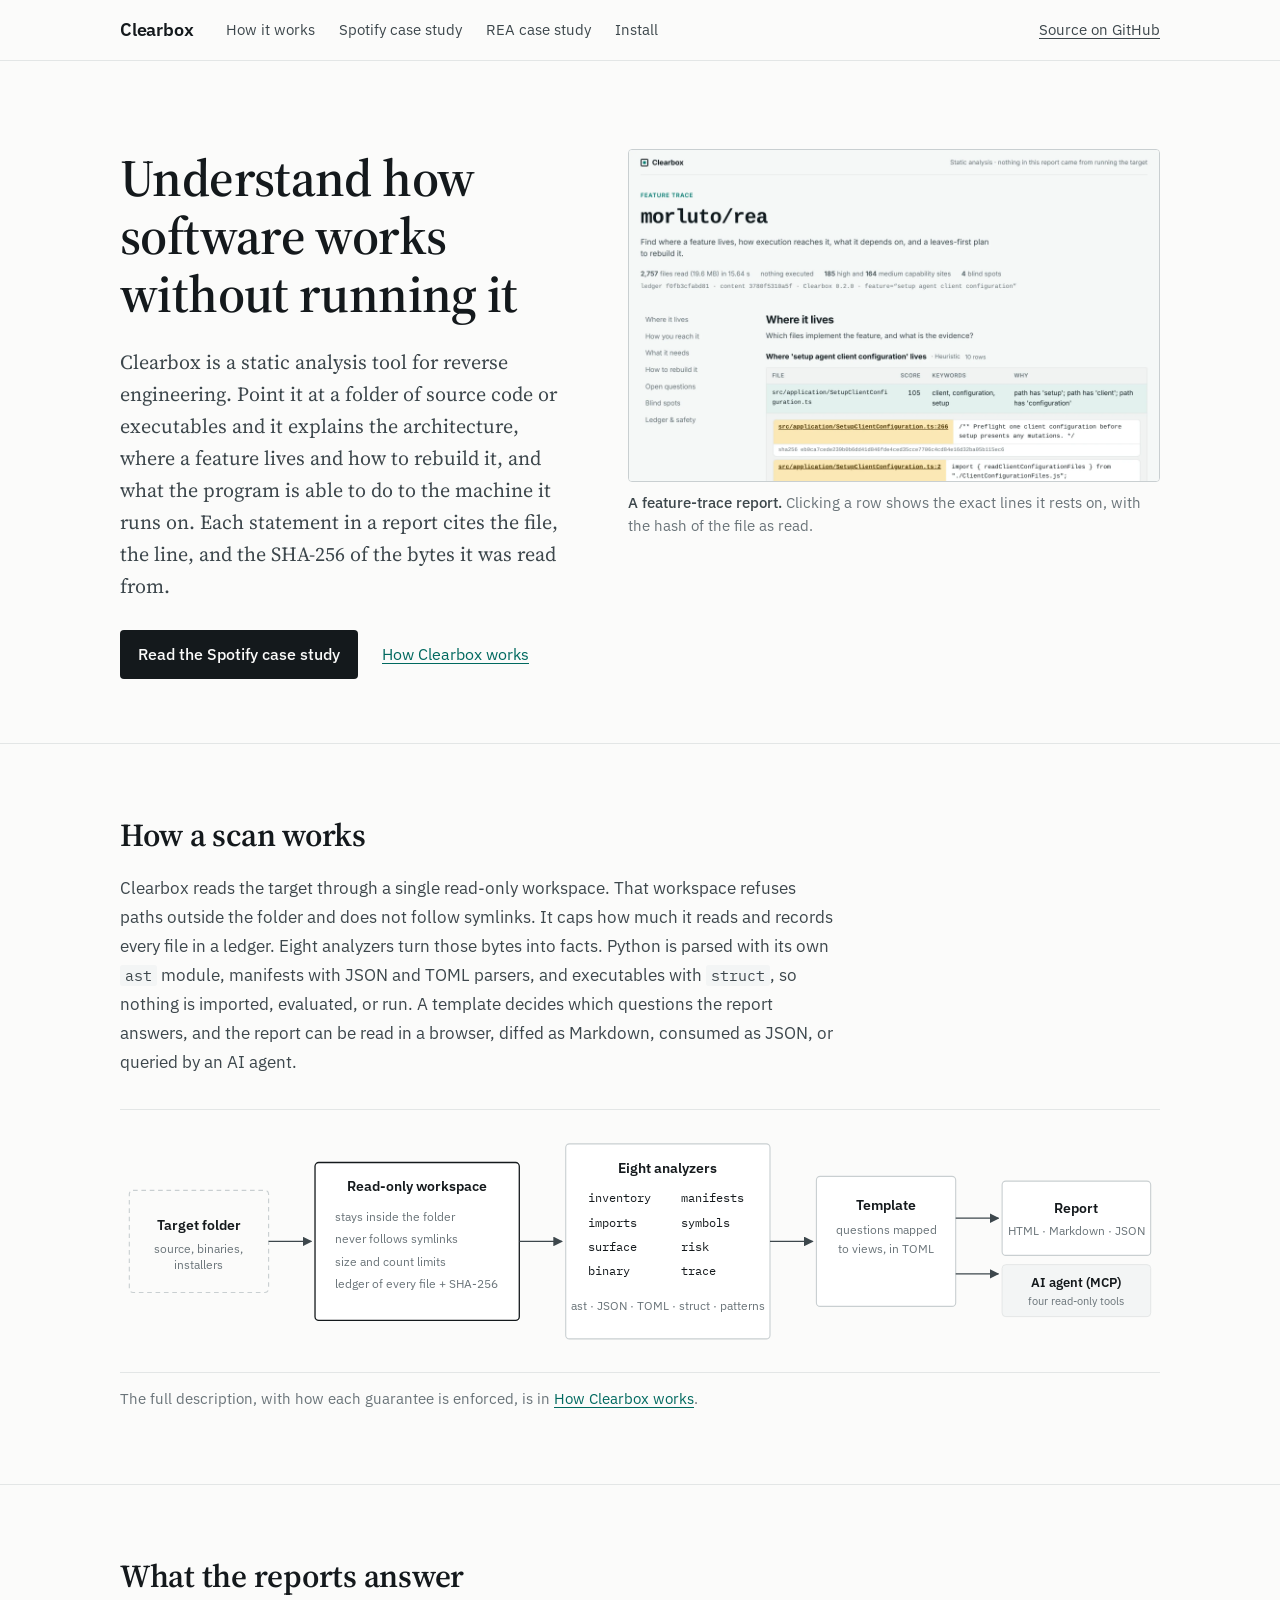
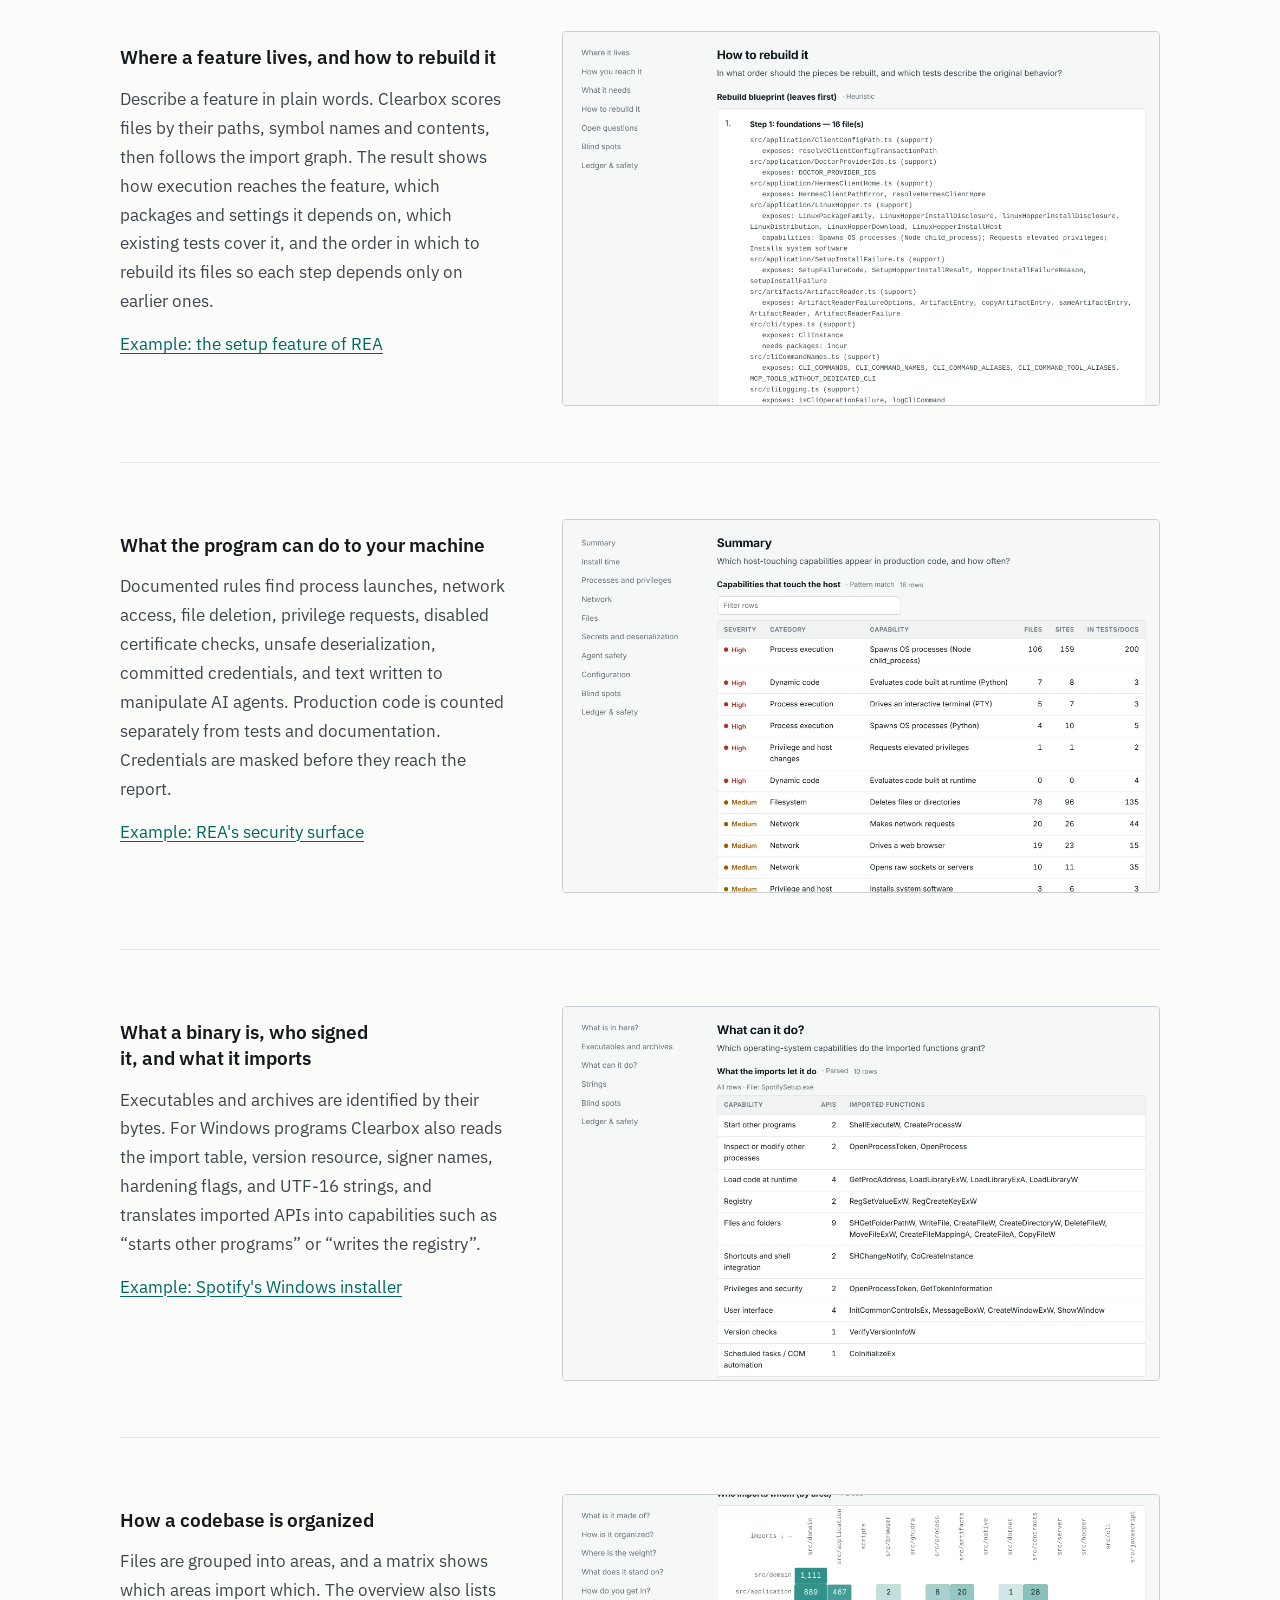
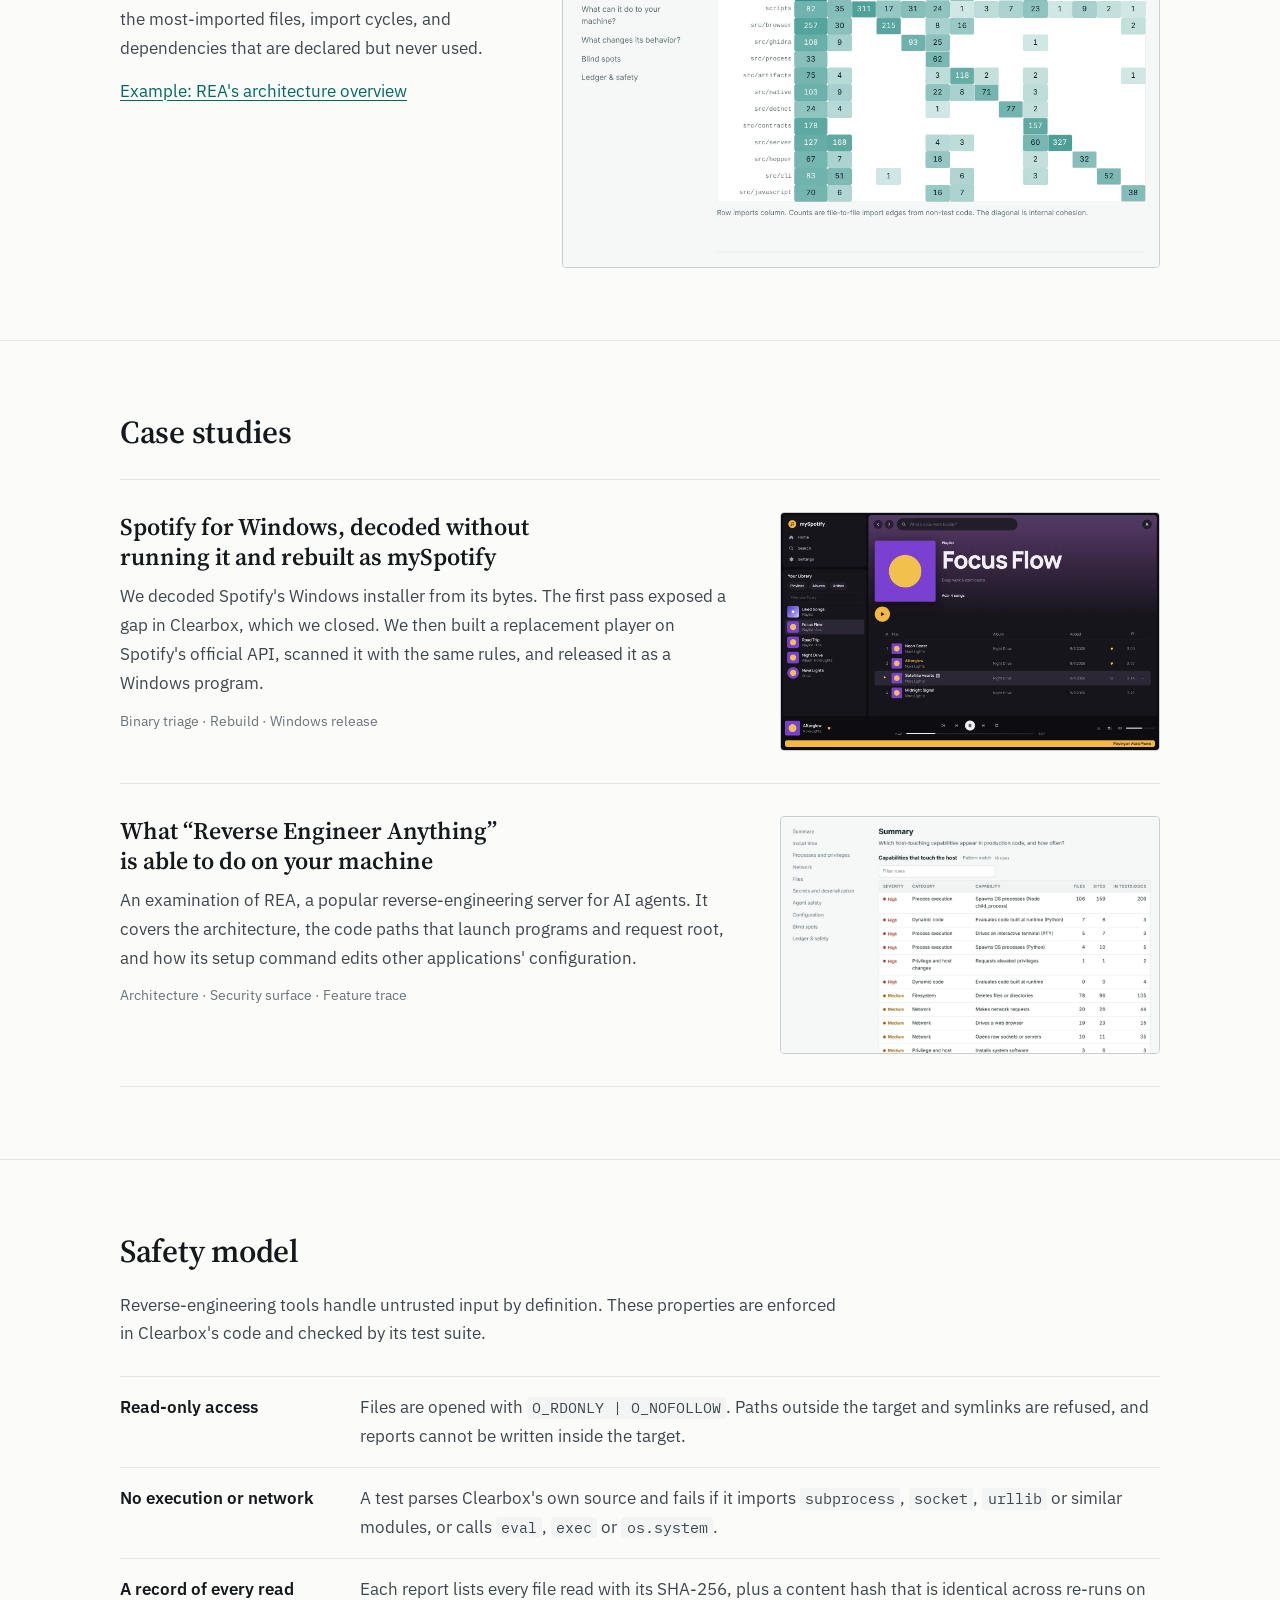
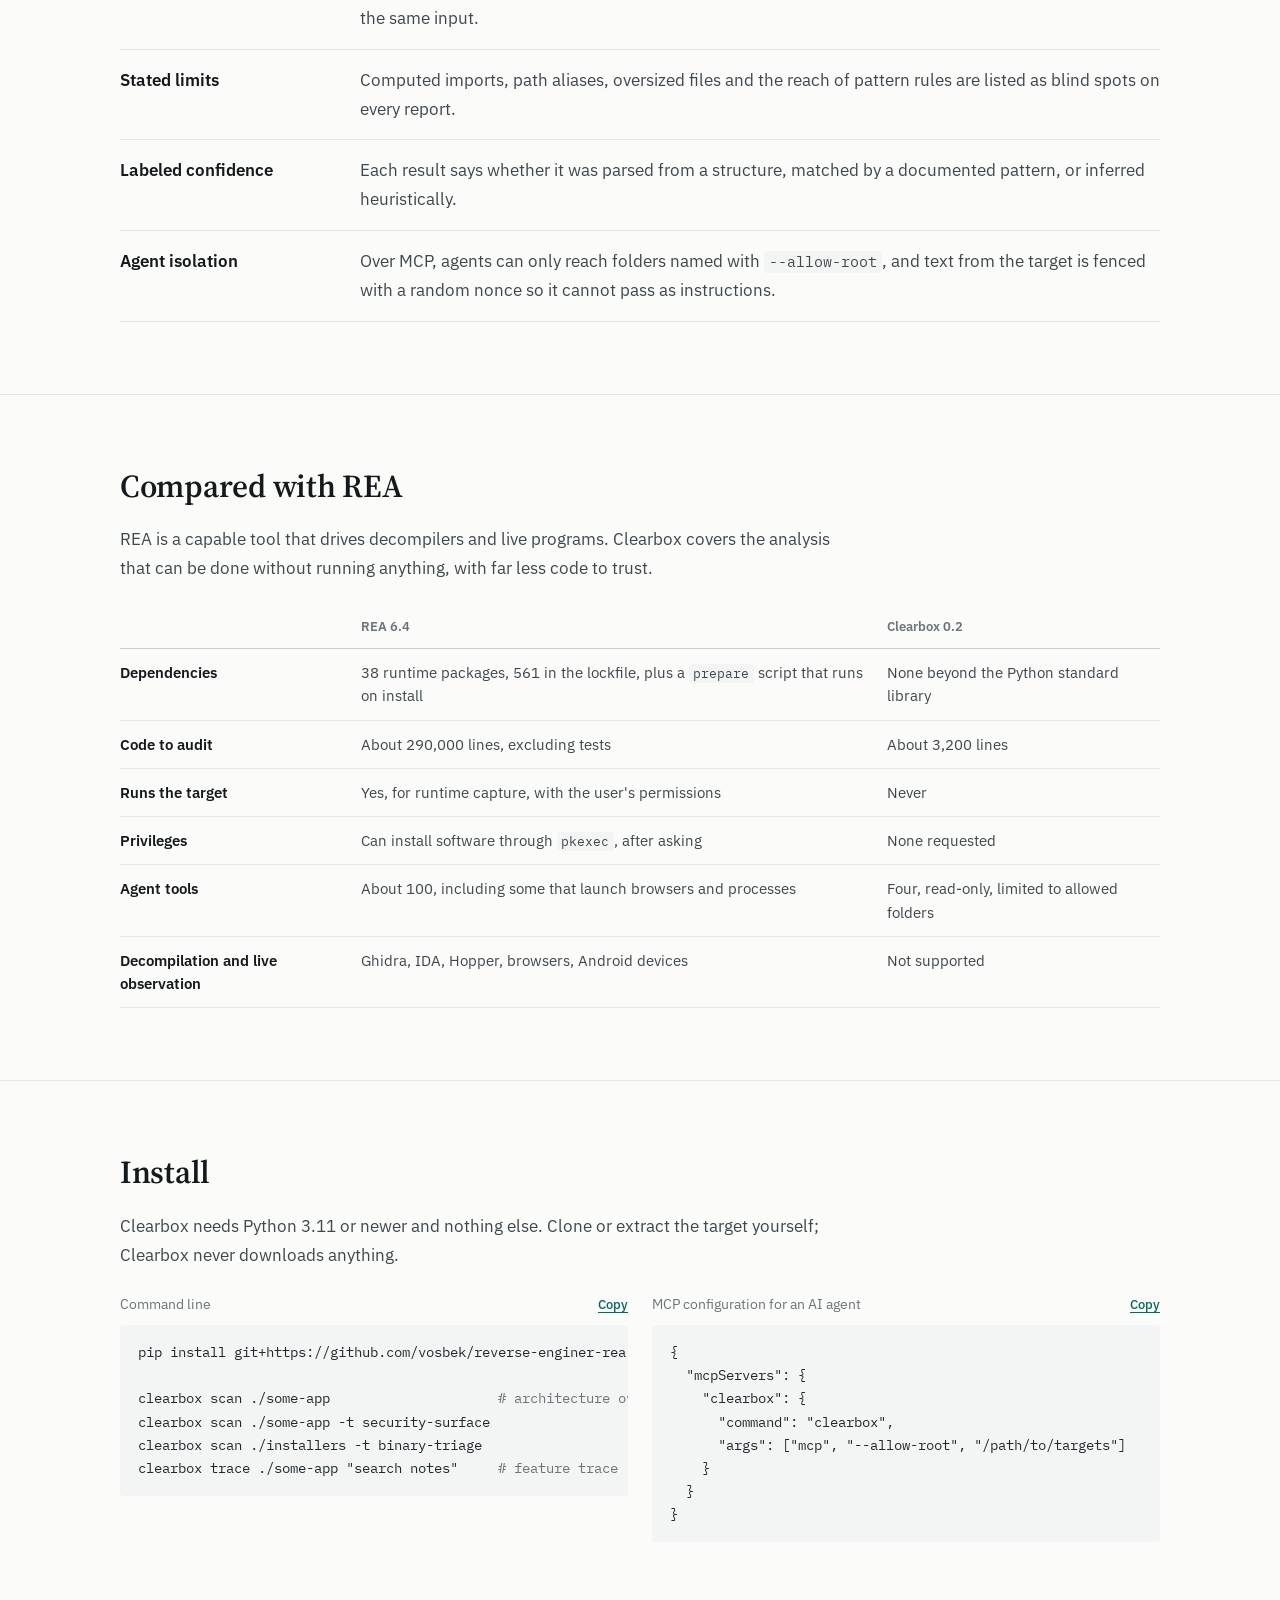
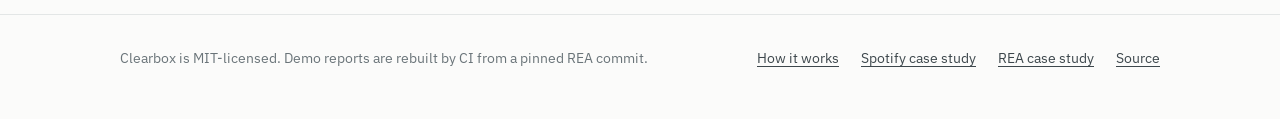
==== commit 03b8a38e: "Restyle the site as technical write-ups and explain the binary method Replace stat tiles, icon cards" ====
--- a/site/index.html
+++ b/site/index.html
@@ -4,261 +4,204 @@
 <meta charset="utf-8">
 <meta name="viewport" content="width=device-width, initial-scale=1, viewport-fit=cover">
 <title>Clearbox</title>
-<meta name="description" content="Clearbox explains how any codebase or binary works without running it. Every claim cites a file, a line, and the SHA-256 of the bytes it read.">
+<meta name="description" content="Clearbox explains how a codebase or binary works without running it. Every claim cites a file, a line, and the SHA-256 of the bytes it read.">
 <link rel="icon" href="assets/favicon.svg" type="image/svg+xml">
 <link rel="preconnect" href="https://fonts.googleapis.com">
 <link rel="preconnect" href="https://fonts.gstatic.com" crossorigin>
-<link rel="stylesheet" href="https://fonts.googleapis.com/css2?family=IBM+Plex+Mono:wght@400;500&family=IBM+Plex+Sans:wght@400;500;600&family=Schibsted+Grotesk:wght@600;700;800&display=swap">
+<link rel="stylesheet" href="https://fonts.googleapis.com/css2?family=IBM+Plex+Mono:wght@400;500&family=IBM+Plex+Sans:wght@400;500;600&family=Source+Serif+4:opsz,wght@8..60,400;8..60,600&display=swap">
 <link rel="stylesheet" href="assets/site.css">
 </head>
 <body>
-<header class="nav">
-  <div class="container">
-    <a class="logo" href="./"><i aria-hidden="true"></i>Clearbox</a>
-    <nav class="nav-links" aria-label="Main">
+<header class="masthead">
+  <div class="wrap">
+    <a class="wordmark" href="./">Clearbox</a>
+    <nav aria-label="Main">
       <a href="how-it-works/">How it works</a>
       <a href="case-studies/spotify/">Spotify case study</a>
       <a href="case-studies/rea/">REA case study</a>
       <a href="#install">Install</a>
     </nav>
-    <a class="btn small gh" href="https://github.com/vosbek/reverse-enginer-rea">GitHub</a>
-    <button class="nav-toggle" type="button" aria-expanded="false">Menu</button>
+    <span class="right"><a href="https://github.com/vosbek/reverse-enginer-rea">Source on GitHub</a></span>
+    <button class="menu" type="button" aria-expanded="false">Menu</button>
   </div>
 </header>
 
 <main>
-  <section class="hero">
-    <div class="container hero-grid">
-      <div>
-        <span class="eyebrow">Static reverse engineering</span>
-        <h1 style="margin-top:16px">See how any codebase or binary works, without running it.</h1>
-        <p class="lead">Clearbox reads a folder of source code or executables and explains it: the architecture, where a feature lives and how to rebuild it, and what the program can do to your machine. Every claim cites a file, a line, and the SHA-256 of the bytes it read.</p>
-        <div class="cta">
-          <a class="btn primary" href="case-studies/spotify/">Read the Spotify case study</a>
-          <a class="btn" href="how-it-works/">How it works</a>
-        </div>
-        <div class="hero-note"><span>Zero dependencies</span><span>Never executes the target</span><span>Reports open offline</span></div>
-      </div>
-      <div class="hero-visual">
-        <div class="frame">
-          <div class="chrome"><i></i><i></i><i></i><span>Feature trace · morluto/rea</span></div>
-          <img src="assets/img/report-trace.webp" alt="A Clearbox feature-trace report listing the files that implement REA's setup feature, with one row expanded to show four highlighted source lines and their SHA-256" width="1440" height="900">
-        </div>
-        <div class="callout-tag"><b>Every row opens to its evidence</b><code>SetupClientConfiguration.ts:266</code><span class="mono" style="color:var(--muted);font-size:12px">sha256 eb0ca7cede23…</span></div>
-      </div>
-    </div>
-  </section>
-
-  <section class="band tint" aria-label="Results">
-    <div class="container">
-      <div class="metrics">
-        <div class="metric"><span class="v">2,757</span><span class="l">files of REA read and cross-referenced in 15 seconds</span></div>
-        <div class="metric"><span class="v">0.1 s</span><span class="l">to decode Spotify's Windows installer: imports, signer, strings</span></div>
-        <div class="metric"><span class="v">0</span><span class="l">programs executed to produce any of it</span></div>
-        <div class="metric"><span class="v">24</span><span class="l">automated tests, including one that audits Clearbox's own code</span></div>
-      </div>
-    </div>
-  </section>
-
-  <section class="band">
-    <div class="container">
-      <div class="section-head">
-        <span class="eyebrow">How it works</span>
-        <h2>One read-only pass, five kinds of answer</h2>
-        <p>You point Clearbox at a folder. A sealed workspace reads files without following links or leaving the folder. Analyzers turn those bytes into facts, a template picks the questions, and the report shows every answer with its source.</p>
-      </div>
-      <div class="diagram" role="img" aria-label="Pipeline: a target folder is read by a read-only workspace, analyzed by eight analyzers, shaped by a template, and written as an HTML, Markdown and JSON report or returned to an AI agent over MCP.">
-        <svg viewBox="0 0 1120 250" aria-hidden="true">
-          <defs>
-            <marker id="ah" viewBox="0 0 10 10" refX="9" refY="5" markerWidth="8" markerHeight="8" orient="auto"><path d="M0 0L10 5L0 10z" class="head"/></marker>
-            <marker id="aha" viewBox="0 0 10 10" refX="9" refY="5" markerWidth="8" markerHeight="8" orient="auto"><path d="M0 0L10 5L0 10z" class="head-accent"/></marker>
-          </defs>
-          <rect class="box-ext" x="10" y="70" width="150" height="110" rx="12"/>
-          <text x="85" y="112" text-anchor="middle" font-size="16" font-weight="600">Target folder</text>
-          <text x="85" y="136" text-anchor="middle" font-size="13" class="t-muted">source, binaries,</text>
-          <text x="85" y="154" text-anchor="middle" font-size="13" class="t-muted">installers, apps</text>
-
-          <path class="wire" d="M160 125H206" marker-end="url(#ah)"/>
-          <rect class="box-accent" x="210" y="40" width="220" height="170" rx="12"/>
-          <text x="320" y="72" text-anchor="middle" font-size="16" font-weight="600">Read-only workspace</text>
-          <text x="232" y="104" font-size="13">✓ stays inside the folder</text>
-          <text x="232" y="128" font-size="13">✓ never follows symlinks</text>
-          <text x="232" y="152" font-size="13">✓ size and count limits</text>
-          <text x="232" y="176" font-size="13">✓ ledger: every file + SHA-256</text>
-
-          <path class="wire" d="M430 125H476" marker-end="url(#ah)"/>
-          <rect class="box" x="480" y="20" width="220" height="210" rx="12"/>
-          <text x="590" y="50" text-anchor="middle" font-size="16" font-weight="600">8 analyzers</text>
-          <g font-size="13" class="t-mono">
-            <text x="504" y="80" class="t-mono">inventory</text><text x="604" y="80" class="t-mono">manifests</text>
-            <text x="504" y="106" class="t-mono">imports</text><text x="604" y="106" class="t-mono">symbols</text>
-            <text x="504" y="132" class="t-mono">surface</text><text x="604" y="132" class="t-mono">risk</text>
-            <text x="504" y="158" class="t-mono">binary</text><text x="604" y="158" class="t-mono">trace</text>
-          </g>
-          <text x="590" y="196" text-anchor="middle" font-size="12.5" class="t-muted">ast · JSON · TOML · struct · patterns</text>
-
-          <path class="wire" d="M700 125H746" marker-end="url(#ah)"/>
-          <rect class="box" x="750" y="55" width="150" height="140" rx="12"/>
-          <text x="825" y="90" text-anchor="middle" font-size="16" font-weight="600">Template</text>
-          <text x="825" y="116" text-anchor="middle" font-size="13" class="t-muted">questions →</text>
-          <text x="825" y="136" text-anchor="middle" font-size="13" class="t-muted">views, in TOML</text>
-          <text x="825" y="168" text-anchor="middle" font-size="12.5" class="t-mono">overview.toml</text>
-
-          <path class="wire-accent" d="M900 100H946" marker-end="url(#aha)"/>
-          <path class="wire" d="M900 160H946" marker-end="url(#ah)"/>
-          <rect class="box" x="950" y="60" width="160" height="80" rx="12"/>
-          <text x="1030" y="94" text-anchor="middle" font-size="15" font-weight="600">Report</text>
-          <text x="1030" y="118" text-anchor="middle" font-size="12.5" class="t-muted">HTML · Markdown · JSON</text>
-          <rect class="box-soft" x="950" y="150" width="160" height="56" rx="12"/>
-          <text x="1030" y="174" text-anchor="middle" font-size="14" font-weight="600">AI agent (MCP)</text>
-          <text x="1030" y="194" text-anchor="middle" font-size="12" class="t-muted">4 read-only tools</text>
+  <div class="wrap intro">
+    <div>
+      <h1>Understand how software works without running it</h1>
+      <p class="standfirst">Clearbox is a static analysis tool for reverse engineering. Point it at a folder of source code or executables and it explains the architecture, where a feature lives and how to rebuild it, and what the program is able to do to the machine it runs on. Each statement in a report cites the file, the line, and the SHA-256 of the bytes it was read from.</p>
+      <div class="actions">
+        <a class="button" href="case-studies/spotify/">Read the Spotify case study</a>
+        <a href="how-it-works/">How Clearbox works</a>
+      </div>
+    </div>
+    <figure>
+      <div class="shot crop"><img src="assets/img/report-trace.webp" alt="A Clearbox feature-trace report listing the files that implement REA's setup feature, with one row expanded to show its source lines and SHA-256" width="2200" height="1376"></div>
+      <figcaption><b>A feature-trace report.</b> Clicking a row shows the exact lines it rests on, with the hash of the file as read.</figcaption>
+    </figure>
+  </div>
+
+  <section class="part" style="border-top:1px solid var(--rule)">
+    <div class="wrap">
+      <h2>How a scan works</h2>
+      <div class="prose mt" style="margin-top:0">
+        <p>Clearbox reads the target through a single read-only workspace. That workspace refuses paths outside the folder and does not follow symlinks. It caps how much it reads and records every file in a ledger. Eight analyzers turn those bytes into facts. Python is parsed with its own <code>ast</code> module, manifests with JSON and TOML parsers, and executables with <code>struct</code>, so nothing is imported, evaluated, or run. A template decides which questions the report answers, and the report can be read in a browser, diffed as Markdown, consumed as JSON, or queried by an AI agent.</p>
+      </div>
+      <div class="diagram wide" role="img" aria-label="Pipeline: a target folder is read by a read-only workspace, analyzed by eight analyzers, shaped by a template, and written as a report or returned to an AI agent over MCP.">
+        <svg viewBox="0 0 1120 240" aria-hidden="true">
+          <defs><marker id="ah" viewBox="0 0 10 10" refX="9" refY="5" markerWidth="8" markerHeight="8" orient="auto"><path d="M0 0L10 5L0 10z" class="head"/></marker></defs>
+          <rect class="box-ext" x="10" y="65" width="150" height="110" rx="4"/>
+          <text x="85" y="108" text-anchor="middle" font-size="15" font-weight="600">Target folder</text>
+          <text x="85" y="132" text-anchor="middle" font-size="13" class="t-muted">source, binaries,</text>
+          <text x="85" y="150" text-anchor="middle" font-size="13" class="t-muted">installers</text>
+          <path class="wire" d="M160 120H206" marker-end="url(#ah)"/>
+          <rect class="box-accent" x="210" y="35" width="220" height="170" rx="4"/>
+          <text x="320" y="66" text-anchor="middle" font-size="15" font-weight="600">Read-only workspace</text>
+          <text x="232" y="98" font-size="13" class="t-muted">stays inside the folder</text>
+          <text x="232" y="122" font-size="13" class="t-muted">never follows symlinks</text>
+          <text x="232" y="146" font-size="13" class="t-muted">size and count limits</text>
+          <text x="232" y="170" font-size="13" class="t-muted">ledger of every file + SHA-256</text>
+          <path class="wire" d="M430 120H476" marker-end="url(#ah)"/>
+          <rect class="box" x="480" y="15" width="220" height="210" rx="4"/>
+          <text x="590" y="46" text-anchor="middle" font-size="15" font-weight="600">Eight analyzers</text>
+          <text x="504" y="78" font-size="13" class="t-mono">inventory</text><text x="604" y="78" font-size="13" class="t-mono">manifests</text>
+          <text x="504" y="104" font-size="13" class="t-mono">imports</text><text x="604" y="104" font-size="13" class="t-mono">symbols</text>
+          <text x="504" y="130" font-size="13" class="t-mono">surface</text><text x="604" y="130" font-size="13" class="t-mono">risk</text>
+          <text x="504" y="156" font-size="13" class="t-mono">binary</text><text x="604" y="156" font-size="13" class="t-mono">trace</text>
+          <text x="590" y="194" text-anchor="middle" font-size="12.5" class="t-muted">ast · JSON · TOML · struct · patterns</text>
+          <path class="wire" d="M700 120H746" marker-end="url(#ah)"/>
+          <rect class="box" x="750" y="50" width="150" height="140" rx="4"/>
+          <text x="825" y="86" text-anchor="middle" font-size="15" font-weight="600">Template</text>
+          <text x="825" y="112" text-anchor="middle" font-size="13" class="t-muted">questions mapped</text>
+          <text x="825" y="132" text-anchor="middle" font-size="13" class="t-muted">to views, in TOML</text>
+          <path class="wire" d="M900 95H946" marker-end="url(#ah)"/>
+          <path class="wire" d="M900 155H946" marker-end="url(#ah)"/>
+          <rect class="box" x="950" y="55" width="160" height="80" rx="4"/>
+          <text x="1030" y="89" text-anchor="middle" font-size="15" font-weight="600">Report</text>
+          <text x="1030" y="113" text-anchor="middle" font-size="12.5" class="t-muted">HTML · Markdown · JSON</text>
+          <rect class="box-soft" x="950" y="145" width="160" height="56" rx="4"/>
+          <text x="1030" y="169" text-anchor="middle" font-size="14" font-weight="600">AI agent (MCP)</text>
+          <text x="1030" y="188" text-anchor="middle" font-size="12" class="t-muted">four read-only tools</text>
         </svg>
       </div>
-      <p style="margin-top:18px"><a href="how-it-works/">Read the full walkthrough: safety model, analyzers, evidence model →</a></p>
-    </div>
-  </section>
-
-  <section class="band tint">
-    <div class="container">
-      <div class="section-head">
-        <span class="eyebrow">What a report gives you</span>
-        <h2>Answers you can check line by line</h2>
-        <p>Each template is a set of questions. These are real reports Clearbox produced, linked so you can open them.</p>
-      </div>
-
-      <div class="feature">
-        <div class="text">
-          <h3>Find a feature and get a plan to rebuild it</h3>
-          <p>Describe a feature in plain words. Clearbox scores files by path, symbol names, and content, then follows the import graph to show how execution reaches it, what it depends on, and a leaves-first build order.</p>
-          <ul class="checks"><li>Import chains from entry points to the feature</li><li>Packages, settings, and host capabilities it needs</li><li>The existing tests that pin its behavior</li></ul>
-          <a href="demo/rea-trace-setup/">Open the trace of REA's setup feature →</a>
-        </div>
-        <figure><div class="frame"><div class="chrome"><i></i><i></i><i></i><span>Rebuild blueprint</span></div><img src="assets/img/report-blueprint.webp" alt="Rebuild blueprint: numbered steps listing files, what they expose, and the packages they need" width="1440" height="900" loading="lazy"></div></figure>
-      </div>
-
-      <div class="feature flip">
-        <div class="text">
-          <h3>Know what it can do to your machine before you run it</h3>
-          <p>Documented rules flag process launches, network calls, file deletion, privilege requests, disabled TLS checks, unsafe deserialization, committed secrets (redacted in the report), and text that tries to instruct an AI agent.</p>
-          <ul class="checks"><li>Production code counted apart from tests and docs</li><li>Install-time scripts read from package manifests</li><li>Grouped by area of the codebase</li></ul>
-          <a href="demo/rea-security/">Open REA's security surface →</a>
-        </div>
-        <figure><div class="frame"><div class="chrome"><i></i><i></i><i></i><span>Security surface · morluto/rea</span></div><img src="assets/img/report-security.webp" alt="Security surface summary table with severity, category, capability, file and site counts" width="1440" height="900" loading="lazy"></div></figure>
-      </div>
-
-      <div class="feature">
-        <div class="text">
-          <h3>Decode binaries from their headers</h3>
-          <p>ELF, PE, Mach-O, WebAssembly, DEX, and archives are identified by their bytes. For Windows programs Clearbox reads the import table, version resource, signer names, hardening flags, and UTF-16 strings, then maps imported APIs to plain-language capabilities.</p>
-          <ul class="checks"><li>Who signed it, and what it says it is</li><li>What its imports let it do</li><li>URLs, paths, and object names it carries</li></ul>
-          <a href="case-studies/spotify/reports/spotify-installer/">Open the Spotify installer report →</a>
-        </div>
-        <figure><div class="frame"><div class="chrome"><i></i><i></i><i></i><span>Binary triage · SpotifySetup.exe</span></div><img src="assets/img/report-installer.webp" alt="Table of capabilities derived from SpotifySetup.exe's imports, such as starting programs, registry and files" width="1440" height="900" loading="lazy"></div></figure>
-      </div>
-
-      <div class="feature flip">
-        <div class="text">
-          <h3>See the architecture at a glance</h3>
-          <p>Files are grouped into areas, and a matrix shows which areas import which. Load-bearing files, import cycles, and declared-versus-used dependencies come with it.</p>
-          <ul class="checks"><li>Python parsed with <code>ast</code>; JS/TS and Go imports resolved to files</li><li>Imports of build output mapped back to source</li><li>Dynamic imports listed as blind spots, not guessed</li></ul>
-          <a href="demo/rea-overview/">Open REA's architecture overview →</a>
-        </div>
-        <figure><div class="frame"><div class="chrome"><i></i><i></i><i></i><span>Architecture overview · morluto/rea</span></div><img src="assets/img/report-matrix.webp" alt="Area-by-area import matrix heatmap" width="1440" height="900" loading="lazy"></div></figure>
-      </div>
-    </div>
-  </section>
-
-  <section class="band" id="case-studies">
-    <div class="container">
-      <div class="section-head">
-        <span class="eyebrow">Case studies</span>
-        <h2>Real targets, real results</h2>
-        <p>Both case studies were done with Clearbox exactly as it ships. The reports are linked so you can check every claim.</p>
-      </div>
-      <div class="grid-2" style="grid-template-columns:minmax(0,1fr)">
-        <a class="card study" href="case-studies/spotify/">
-          <div class="body">
-            <span class="eyebrow">Case study · Spotify for Windows</span>
-            <h3>From Spotify's installer to our own player</h3>
-            <p>We decoded <code>SpotifySetup.exe</code> without running it, found where Clearbox fell short and fixed it, then built and shipped mySpotify on Spotify's official API, and scanned it with the same rules.</p>
-            <div class="kv"><div><b>10</b><span>capabilities from imports</span></div><div><b>1,550</b><span>lines in mySpotify</span></div><div><b>v1.1.0</b><span>Windows .exe shipped</span></div></div>
-            <span class="more">Read the case study →</span>
-          </div>
-          <div class="shot"><img src="assets/img/msp-playlist.webp" alt="mySpotify playlist view" width="1440" height="900" loading="lazy"></div>
-        </a>
-        <a class="card study" href="case-studies/rea/">
-          <div class="body">
-            <span class="eyebrow">Case study · REA</span>
-            <h3>What “Reverse Engineer Anything” does to your machine</h3>
-            <p>We mapped REA's architecture, traced how its setup edits AI-agent config files, and found the one file that can install software as root, all in 15 seconds of reading.</p>
-            <div class="kv"><div><b>504K</b><span>lines of code mapped</span></div><div><b>106</b><span>files that launch processes</span></div><div><b>1</b><span>file that requests root</span></div></div>
-            <span class="more">Read the case study →</span>
-          </div>
-          <div class="shot"><img src="assets/img/report-security.webp" alt="REA security surface report" width="1440" height="900" loading="lazy"></div>
-        </a>
-      </div>
-    </div>
-  </section>
-
-  <section class="band tint">
-    <div class="container">
-      <div class="section-head">
-        <span class="eyebrow">Safe by construction</span>
-        <h2>Built to open code you don't trust</h2>
-        <p>Reverse-engineering tools handle hostile input by definition. Clearbox's guarantees are enforced in code and checked by its tests.</p>
-      </div>
-      <div class="grid-3">
-        <div class="card"><span class="icon"><svg viewBox="0 0 24 24" fill="none" stroke="currentColor" stroke-width="2" stroke-linecap="round"><rect x="5" y="10" width="14" height="10" rx="2"/><path d="M8 10V7a4 4 0 0 1 8 0v3"/></svg></span><h3>Read-only jail</h3><p>Files open read-only with <code>O_NOFOLLOW</code>. Paths outside the target and symlinks are refused. Reports can't be written inside the target.</p></div>
-        <div class="card"><span class="icon"><svg viewBox="0 0 24 24" fill="none" stroke="currentColor" stroke-width="2" stroke-linecap="round"><circle cx="12" cy="12" r="8"/><path d="M6.5 6.5l11 11"/></svg></span><h3>No execution, no network</h3><p>Python is parsed with <code>ast</code>, binaries with <code>struct</code>. A test fails the build if Clearbox imports <code>subprocess</code> or <code>socket</code>, or calls <code>eval</code>.</p></div>
-        <div class="card"><span class="icon"><svg viewBox="0 0 24 24" fill="none" stroke="currentColor" stroke-width="2" stroke-linecap="round"><path d="M4 6h16M4 12h16M4 18h10"/></svg></span><h3>A ledger of every read</h3><p>Each report lists every file it read with its SHA-256, plus a content hash that is identical on re-runs. Two reviewers can prove they saw the same thing.</p></div>
-        <div class="card"><span class="icon"><svg viewBox="0 0 24 24" fill="none" stroke="currentColor" stroke-width="2" stroke-linecap="round"><path d="M12 4v8M12 16h.01"/><circle cx="12" cy="12" r="9"/></svg></span><h3>Blind spots, stated</h3><p>Dynamic imports, path aliases, oversized files, and other limits are listed on every report instead of being silently skipped.</p></div>
-        <div class="card"><span class="icon"><svg viewBox="0 0 24 24" fill="none" stroke="currentColor" stroke-width="2" stroke-linecap="round"><path d="M4 12h4l2-5 4 10 2-5h4"/></svg></span><h3>Confidence on every view</h3><p>Each result is labeled <strong>parsed</strong>, <strong>pattern</strong>, or <strong>heuristic</strong>, so you know which ones to double-check.</p></div>
-        <div class="card"><span class="icon"><svg viewBox="0 0 24 24" fill="none" stroke="currentColor" stroke-width="2" stroke-linecap="round"><path d="M7 8l-4 4 4 4M17 8l4 4-4 4"/></svg></span><h3>Agent-safe output</h3><p>Over MCP, agents only see folders you allow. Text from the target is fenced with a random nonce so it can't pose as instructions.</p></div>
-      </div>
-    </div>
-  </section>
-
-  <section class="band" id="compare">
-    <div class="container">
-      <div class="section-head">
-        <span class="eyebrow">Compared with REA</span>
-        <h2>A safer first pass</h2>
-        <p>REA is a capable, popular tool that drives decompilers and live programs. Clearbox does the parts that don't need to run anything, and does them with less to trust.</p>
-      </div>
-      <div class="table-wrap">
+      <p class="small" style="margin-top:14px">The full description, with how each guarantee is enforced, is in <a href="how-it-works/">How Clearbox works</a>.</p>
+    </div>
+  </section>
+
+  <section class="part">
+    <div class="wrap">
+      <h2 style="margin-bottom:36px">What the reports answer</h2>
+
+      <div class="row">
+        <div class="prose">
+          <h3>Where a feature lives, and how to rebuild it</h3>
+          <p>Describe a feature in plain words. Clearbox scores files by their paths, symbol names and contents, then follows the import graph. The result shows how execution reaches the feature, which packages and settings it depends on, which existing tests cover it, and the order in which to rebuild its files so each step depends only on earlier ones.</p>
+          <p><a href="demo/rea-trace-setup/">Example: the setup feature of REA</a></p>
+        </div>
+        <figure><div class="shot crop"><img src="assets/img/report-blueprint.webp" alt="Rebuild blueprint listing files in build order with what each exposes and the packages it needs" width="2200" height="1376" loading="lazy"></div></figure>
+      </div>
+
+      <div class="row">
+        <div class="prose">
+          <h3>What the program can do to your machine</h3>
+          <p>Documented rules find process launches, network access, file deletion, privilege requests, disabled certificate checks, unsafe deserialization, committed credentials, and text written to manipulate AI agents. Production code is counted separately from tests and documentation. Credentials are masked before they reach the report.</p>
+          <p><a href="demo/rea-security/">Example: REA's security surface</a></p>
+        </div>
+        <figure><div class="shot crop"><img src="assets/img/report-security.webp" alt="Security surface table by severity, category and capability, with file and site counts" width="2200" height="1376" loading="lazy"></div></figure>
+      </div>
+
+      <div class="row">
+        <div class="prose">
+          <h3>What a binary is, who signed it, and what it imports</h3>
+          <p>Executables and archives are identified by their bytes. For Windows programs Clearbox also reads the import table, version resource, signer names, hardening flags, and UTF-16 strings, and translates imported APIs into capabilities such as “starts other programs” or “writes the registry”.</p>
+          <p><a href="case-studies/spotify/reports/spotify-installer/">Example: Spotify's Windows installer</a></p>
+        </div>
+        <figure><div class="shot crop"><img src="assets/img/report-installer.webp" alt="Capabilities derived from SpotifySetup.exe's import table" width="2200" height="1376" loading="lazy"></div></figure>
+      </div>
+
+      <div class="row">
+        <div class="prose">
+          <h3>How a codebase is organized</h3>
+          <p>Files are grouped into areas, and a matrix shows which areas import which. The overview also lists the most-imported files, import cycles, and dependencies that are declared but never used.</p>
+          <p><a href="demo/rea-overview/">Example: REA's architecture overview</a></p>
+        </div>
+        <figure><div class="shot crop"><img src="assets/img/report-matrix.webp" alt="Area-by-area import matrix" width="2200" height="1376" loading="lazy"></div></figure>
+      </div>
+    </div>
+  </section>
+
+  <section class="part" id="case-studies">
+    <div class="wrap">
+      <h2 style="margin-bottom:28px">Case studies</h2>
+      <article class="entry">
+        <div>
+          <h3><a href="case-studies/spotify/">Spotify for Windows, decoded without running it and rebuilt as mySpotify</a></h3>
+          <p>We decoded Spotify's Windows installer from its bytes. The first pass exposed a gap in Clearbox, which we closed. We then built a replacement player on Spotify's official API, scanned it with the same rules, and released it as a Windows program.</p>
+          <p class="meta">Binary triage · Rebuild · Windows release</p>
+        </div>
+        <a href="case-studies/spotify/"><div class="shot" style="border:1px solid var(--rule-2);border-radius:4px;overflow:hidden"><img src="assets/img/msp-playlist.webp" alt="mySpotify playlist view" width="1440" height="900" loading="lazy"></div></a>
+      </article>
+      <article class="entry">
+        <div>
+          <h3><a href="case-studies/rea/">What “Reverse Engineer Anything” is able to do on your machine</a></h3>
+          <p>An examination of REA, a popular reverse-engineering server for AI agents. It covers the architecture, the code paths that launch programs and request root, and how its setup command edits other applications' configuration.</p>
+          <p class="meta">Architecture · Security surface · Feature trace</p>
+        </div>
+        <a href="case-studies/rea/"><div style="border:1px solid var(--rule-2);border-radius:4px;overflow:hidden"><img src="assets/img/report-security.webp" alt="REA security surface report" width="2200" height="1376" loading="lazy"></div></a>
+      </article>
+    </div>
+  </section>
+
+  <section class="part">
+    <div class="wrap">
+      <h2>Safety model</h2>
+      <p class="prose" style="margin:16px 0 28px">Reverse-engineering tools handle untrusted input by definition. These properties are enforced in Clearbox's code and checked by its test suite.</p>
+      <dl class="defs">
+        <dt>Read-only access</dt><dd>Files are opened with <code>O_RDONLY | O_NOFOLLOW</code>. Paths outside the target and symlinks are refused, and reports cannot be written inside the target.</dd>
+        <dt>No execution or network</dt><dd>A test parses Clearbox's own source and fails if it imports <code>subprocess</code>, <code>socket</code>, <code>urllib</code> or similar modules, or calls <code>eval</code>, <code>exec</code> or <code>os.system</code>.</dd>
+        <dt>A record of every read</dt><dd>Each report lists every file read with its SHA-256, plus a content hash that is identical across re-runs on the same input.</dd>
+        <dt>Stated limits</dt><dd>Computed imports, path aliases, oversized files and the reach of pattern rules are listed as blind spots on every report.</dd>
+        <dt>Labeled confidence</dt><dd>Each result says whether it was parsed from a structure, matched by a documented pattern, or inferred heuristically.</dd>
+        <dt>Agent isolation</dt><dd>Over MCP, agents can only reach folders named with <code>--allow-root</code>, and text from the target is fenced with a random nonce so it cannot pass as instructions.</dd>
+      </dl>
+    </div>
+  </section>
+
+  <section class="part" id="compare">
+    <div class="wrap">
+      <h2>Compared with REA</h2>
+      <p class="prose" style="margin:16px 0 24px">REA is a capable tool that drives decompilers and live programs. Clearbox covers the analysis that can be done without running anything, with far less code to trust.</p>
+      <div class="table">
         <table>
           <thead><tr><th scope="col"></th><th scope="col">REA 6.4</th><th scope="col">Clearbox 0.2</th></tr></thead>
           <tbody>
-            <tr><th scope="row">Install footprint</th><td>38 runtime dependencies, 561 locked packages, and a <code>prepare</code> script that runs on install</td><td class="us">Python standard library only</td></tr>
-            <tr><th scope="row">Code to audit</th><td>About 290,000 lines of non-test code</td><td class="us">About 3,200 lines of Python</td></tr>
-            <tr><th scope="row">Runs the target</th><td><span class="no">Yes, for runtime capture, with your permissions</span></td><td class="us"><span class="yes">Never</span></td></tr>
-            <tr><th scope="row">Privileges</th><td><span class="no">Can install software through <code>pkexec</code>, after asking</span></td><td class="us"><span class="yes">None requested</span></td></tr>
-            <tr><th scope="row">Agent tools</th><td>About 100, some launch browsers and processes</td><td class="us">4, read-only, limited to folders you allow</td></tr>
-            <tr><th scope="row">Proof per claim</th><td>Evidence and limitations per result</td><td class="us">File, line, SHA-256, a read ledger, and a reproducible content hash</td></tr>
-            <tr><th scope="row">Decompiling and live observation</th><td><span class="yes">Ghidra, IDA, Hopper, browsers, Android devices</span></td><td class="us"><span class="no">Not supported; use a disassembler in a VM</span></td></tr>
+            <tr><th scope="row">Dependencies</th><td>38 runtime packages, 561 in the lockfile, plus a <code>prepare</code> script that runs on install</td><td>None beyond the Python standard library</td></tr>
+            <tr><th scope="row">Code to audit</th><td>About 290,000 lines, excluding tests</td><td>About 3,200 lines</td></tr>
+            <tr><th scope="row">Runs the target</th><td>Yes, for runtime capture, with the user's permissions</td><td>Never</td></tr>
+            <tr><th scope="row">Privileges</th><td>Can install software through <code>pkexec</code>, after asking</td><td>None requested</td></tr>
+            <tr><th scope="row">Agent tools</th><td>About 100, including some that launch browsers and processes</td><td>Four, read-only, limited to allowed folders</td></tr>
+            <tr><th scope="row">Decompilation and live observation</th><td>Ghidra, IDA, Hopper, browsers, Android devices</td><td>Not supported</td></tr>
           </tbody>
         </table>
       </div>
     </div>
   </section>
 
-  <section class="band tint" id="install">
-    <div class="container">
-      <div class="section-head">
-        <span class="eyebrow">Get started</span>
-        <h2>Python 3.11 and a folder</h2>
-        <p>Clone or extract the target first. Clearbox never downloads anything for you, which keeps the network out of the picture.</p>
-      </div>
-      <div class="grid-2">
-        <div class="code"><div class="bar"><span>Terminal</span><button class="copy" type="button" data-copy="cli">Copy</button></div>
-<pre id="cli">pip install git+https://github.com/vosbek/reverse-enginer-rea
+  <section class="part" id="install">
+    <div class="wrap">
+      <h2>Install</h2>
+      <p class="prose" style="margin:16px 0 24px">Clearbox needs Python 3.11 or newer and nothing else. Clone or extract the target yourself; Clearbox never downloads anything.</p>
+      <div class="figs-2">
+        <div><div class="codehead"><span>Command line</span><button class="copy" type="button" data-copy="cli">Copy</button></div>
+<pre class="code" id="cli">pip install git+https://github.com/vosbek/reverse-enginer-rea
 
 clearbox scan ./some-app                     <span class="c"># architecture overview</span>
 clearbox scan ./some-app -t security-surface
 clearbox scan ./installers -t binary-triage
 clearbox trace ./some-app "search notes"     <span class="c"># feature trace</span></pre></div>
-        <div class="code"><div class="bar"><span>MCP config for your AI agent</span><button class="copy" type="button" data-copy="mcp">Copy</button></div>
-<pre id="mcp">{
+        <div><div class="codehead"><span>MCP configuration for an AI agent</span><button class="copy" type="button" data-copy="mcp">Copy</button></div>
+<pre class="code" id="mcp">{
   "mcpServers": {
     "clearbox": {
       "command": "clearbox",
@@ -272,9 +215,9 @@
 </main>
 
 <footer class="site">
-  <div class="container">
-    <span>Clearbox · MIT license · demo reports are rebuilt by CI from a pinned REA commit</span>
-    <nav aria-label="Footer"><a href="how-it-works/">How it works</a><a href="case-studies/spotify/">Spotify case study</a><a href="case-studies/rea/">REA case study</a><a href="https://github.com/vosbek/reverse-enginer-rea">Source</a><a href="https://github.com/vosbek/my-spotify">mySpotify</a></nav>
+  <div class="wrap">
+    <span>Clearbox is MIT-licensed. Demo reports are rebuilt by CI from a pinned REA commit.</span>
+    <nav aria-label="Footer"><a href="how-it-works/">How it works</a><a href="case-studies/spotify/">Spotify case study</a><a href="case-studies/rea/">REA case study</a><a href="https://github.com/vosbek/reverse-enginer-rea">Source</a></nav>
   </div>
 </footer>
 <script src="assets/site.js"></script>
--- a/site/assets/site.css
+++ b/site/assets/site.css
@@ -1,301 +1,211 @@
-/* Clearbox site. Technical-product layout: white paper, near-black ink, one teal accent,
-   amber reserved for "this is the evidence". Screenshots sit in neutral frames; diagrams and
-   charts draw only from the tokens below. */
+/* Clearbox site. Editorial, document-like: one reading column, figures and tables that run wider,
+   hairline rules instead of boxes, color reserved for links, data marks, and the evidence highlight. */
 :root {
-  --bg: #f6f7f7; --surface: #ffffff; --surface-2: #eff2f2; --ink: #0f1a1f; --ink-2: #3a4a51; --muted: #64737a;
-  --line: #e2e7e8; --line-2: #cdd5d8;
-  --accent: #00786e; --accent-strong: #005d55; --accent-soft: #e2f1ef; --on-accent: #ffffff;
-  --mark: #fbe7b5; --mark-ink: #4a3200;
+  --bg: #fbfbfa; --paper: #ffffff; --ink: #14191c; --ink-2: #3d474c; --muted: #6a7479;
+  --rule: #e3e6e6; --rule-2: #c9cfd1; --tint: #f3f5f5;
+  --link: #00695f; --link-hover: #004c45;
+  --mark: #fdf0c9; --mark-ink: #4a3500;
   --data-1: #008a7e; --data-2: #b06f00;
-  --high: #b42f25; --medium: #9a5b00; --good: #2f7a3a;
-  --code-bg: #0f1a1f; --code-ink: #dfe8eb; --code-muted: #8fa1a8; --code-hl: #f3c36b;
-  --display: "Schibsted Grotesk", "Segoe UI", system-ui, -apple-system, sans-serif;
-  --body: "IBM Plex Sans", "Segoe UI", system-ui, -apple-system, sans-serif;
+  --code-bg: #f3f5f5; --code-ink: #1f2a2e;
+  --serif: "Source Serif 4", Georgia, "Times New Roman", serif;
+  --sans: "IBM Plex Sans", "Segoe UI", system-ui, -apple-system, sans-serif;
   --mono: "IBM Plex Mono", ui-monospace, "SF Mono", "Cascadia Mono", Menlo, Consolas, monospace;
-  --radius: 12px;
-  --shadow: 0 1px 2px rgb(15 26 31 / .06), 0 12px 32px -12px rgb(15 26 31 / .18);
 }
 @media (prefers-color-scheme: dark) { :root:not([data-theme="light"]) {
-  --bg: #0b1013; --surface: #11181c; --surface-2: #172126; --ink: #e4ecef; --ink-2: #b9c6cc; --muted: #8b9ba2;
-  --line: #1f2a30; --line-2: #2c3a41;
-  --accent: #3cc2b5; --accent-strong: #6fd6cb; --accent-soft: #11302d; --on-accent: #06211e;
-  --mark: #4a3a12; --mark-ink: #ffe3a3;
+  --bg: #0e1214; --paper: #13181b; --ink: #e6ebed; --ink-2: #bcc6ca; --muted: #8c989d;
+  --rule: #232b2f; --rule-2: #354045; --tint: #171d20;
+  --link: #5fcabd; --link-hover: #8fdcd2;
+  --mark: #3d3214; --mark-ink: #ffe3a3;
   --data-1: #19a99d; --data-2: #bd8420;
-  --high: #f08378; --medium: #e2a94e; --good: #8fca83;
-  --code-bg: #070b0d; --code-ink: #dfe8eb; --code-muted: #7d9097; --code-hl: #f3c36b;
-  --shadow: 0 1px 2px rgb(0 0 0 / .4), 0 16px 40px -16px rgb(0 0 0 / .7); color-scheme: dark } }
+  --code-bg: #171d20; --code-ink: #dbe3e6; color-scheme: dark } }
 :root[data-theme="dark"] {
-  --bg: #0b1013; --surface: #11181c; --surface-2: #172126; --ink: #e4ecef; --ink-2: #b9c6cc; --muted: #8b9ba2;
-  --line: #1f2a30; --line-2: #2c3a41;
-  --accent: #3cc2b5; --accent-strong: #6fd6cb; --accent-soft: #11302d; --on-accent: #06211e;
-  --mark: #4a3a12; --mark-ink: #ffe3a3;
+  --bg: #0e1214; --paper: #13181b; --ink: #e6ebed; --ink-2: #bcc6ca; --muted: #8c989d;
+  --rule: #232b2f; --rule-2: #354045; --tint: #171d20;
+  --link: #5fcabd; --link-hover: #8fdcd2;
+  --mark: #3d3214; --mark-ink: #ffe3a3;
   --data-1: #19a99d; --data-2: #bd8420;
-  --high: #f08378; --medium: #e2a94e; --good: #8fca83;
-  --code-bg: #070b0d; --code-ink: #dfe8eb; --code-muted: #7d9097; --code-hl: #f3c36b;
-  --shadow: 0 1px 2px rgb(0 0 0 / .4), 0 16px 40px -16px rgb(0 0 0 / .7); color-scheme: dark }
+  --code-bg: #171d20; --code-ink: #dbe3e6; color-scheme: dark }
 
 * { box-sizing: border-box; }
-html { scroll-behavior: smooth; scroll-padding-top: 80px; }
-@media (prefers-reduced-motion: reduce) { html { scroll-behavior: auto; } }
-body { margin: 0; background: var(--bg); color: var(--ink); font: 16px/1.65 var(--body); -webkit-font-smoothing: antialiased; }
+html { scroll-padding-top: 76px; }
+body { margin: 0; background: var(--bg); color: var(--ink); font: 17px/1.7 var(--sans); -webkit-font-smoothing: antialiased; }
 img { max-width: 100%; height: auto; display: block; }
-a { color: var(--accent); text-underline-offset: 3px; }
-a:hover { color: var(--accent-strong); }
-:focus-visible { outline: 2px solid var(--accent); outline-offset: 3px; border-radius: 4px; }
-h1, h2, h3, h4 { font-family: var(--display); margin: 0; text-wrap: balance; letter-spacing: -.02em; color: var(--ink); }
+a { color: var(--link); text-decoration-thickness: 1px; text-underline-offset: 3px; }
+a:hover { color: var(--link-hover); }
+:focus-visible { outline: 2px solid var(--link); outline-offset: 3px; }
+h1, h2, h3 { margin: 0; text-wrap: balance; color: var(--ink); }
+h1 { font: 600 clamp(34px, 4.6vw, 52px)/1.12 var(--serif); letter-spacing: -.012em; }
+h2 { font: 600 clamp(26px, 2.6vw, 32px)/1.2 var(--serif); letter-spacing: -.008em; }
+h3 { font: 600 19px/1.35 var(--sans); }
 p { margin: 0; }
 code, kbd, pre { font-family: var(--mono); }
-:not(pre) > code { font-size: .86em; background: var(--surface-2); border: 1px solid var(--line); border-radius: 5px; padding: .08em .38em; overflow-wrap: anywhere; }
-.container { max-width: 1200px; margin: 0 auto; padding-inline: clamp(16px, 4vw, 40px); }
-.narrow { max-width: 820px; }
-.sr { position: absolute; width: 1px; height: 1px; overflow: hidden; clip: rect(0 0 0 0); white-space: nowrap; }
-
-/* ---------- nav ---------- */
-.nav { position: sticky; top: env(safe-area-inset-top, 0px); z-index: 20; background: color-mix(in srgb, var(--bg) 86%, transparent);
-  backdrop-filter: saturate(1.4) blur(10px); -webkit-backdrop-filter: saturate(1.4) blur(10px); border-bottom: 1px solid var(--line); }
-.nav .container { display: flex; align-items: center; gap: 28px; height: 64px; }
-.logo { display: inline-flex; align-items: center; gap: 10px; font: 700 18px/1 var(--display); color: var(--ink); text-decoration: none; letter-spacing: -.02em; }
-.logo:hover { color: var(--ink); }
-.logo i { width: 20px; height: 20px; border: 2.5px solid currentColor; border-radius: 5px; position: relative; flex: none; }
-.logo i::after { content: ""; position: absolute; inset: 3.5px; border-radius: 2px; background: var(--accent); }
-.nav-links { display: flex; gap: 4px; flex: 1; }
-.nav-links a { color: var(--ink-2); text-decoration: none; font: 500 15px/1 var(--body); padding: 9px 12px; border-radius: 8px; }
-.nav-links a:hover, .nav-links a[aria-current="page"] { color: var(--ink); background: var(--surface-2); }
-.btn { display: inline-flex; align-items: center; justify-content: center; gap: 8px; font: 600 15px/1 var(--body); padding: 12px 18px;
-  border-radius: 10px; text-decoration: none; border: 1px solid var(--line-2); color: var(--ink); background: var(--surface); white-space: nowrap; }
-.btn:hover { color: var(--ink); border-color: var(--ink-2); }
-.btn.primary { background: var(--ink); color: var(--bg); border-color: var(--ink); }
-.btn.primary:hover { background: var(--ink-2); color: var(--bg); }
-.btn.small { padding: 9px 14px; font-size: 14px; }
-.btn svg { width: 16px; height: 16px; }
-.nav-toggle { display: none; margin-left: auto; background: none; border: 1px solid var(--line-2); border-radius: 8px; color: var(--ink); padding: 8px 10px; font: 600 14px var(--body); }
-
-/* ---------- sections ---------- */
-section.band { padding-block: clamp(56px, 8vw, 104px); border-top: 1px solid var(--line); }
-section.band.tint { background: var(--surface); }
-.eyebrow { display: inline-block; font: 600 13px/1 var(--body); letter-spacing: .06em; text-transform: uppercase; color: var(--accent); }
-.section-head { display: grid; gap: 14px; max-width: 760px; margin-bottom: 44px; }
-.section-head h2 { font-size: clamp(30px, 3.6vw, 44px); line-height: 1.08; font-weight: 750; }
-.section-head p { font-size: 18px; color: var(--ink-2); }
-.lead { font-size: clamp(18px, 1.6vw, 20px); color: var(--ink-2); line-height: 1.6; }
-.prose { display: grid; gap: 16px; max-width: 70ch; color: var(--ink-2); }
-.prose h3 { font-size: 22px; color: var(--ink); margin-top: 12px; }
-.prose strong { color: var(--ink); }
-
-/* ---------- hero ---------- */
-.hero { padding-block: clamp(48px, 7vw, 96px) clamp(40px, 6vw, 72px); }
-.hero-grid { display: grid; grid-template-columns: minmax(0, 1fr) minmax(0, 1.15fr); gap: clamp(32px, 5vw, 64px); align-items: center; }
-.hero h1 { font-size: clamp(38px, 4.6vw, 58px); line-height: 1.02; font-weight: 800; letter-spacing: -.035em; }
-.hero .lead { margin-top: 22px; max-width: 34em; }
-.cta { display: flex; flex-wrap: wrap; gap: 12px; margin-top: 30px; }
-.hero-note { margin-top: 22px; display: flex; flex-wrap: wrap; gap: 6px 18px; font-size: 14px; color: var(--muted); }
-.hero-note span { display: inline-flex; align-items: center; gap: 7px; }
-.hero-note span::before { content: ""; width: 6px; height: 6px; border-radius: 50%; background: var(--accent); }
-.page-hero { padding-block: clamp(48px, 7vw, 88px) clamp(32px, 5vw, 56px); }
-.page-hero h1 { font-size: clamp(36px, 5vw, 60px); line-height: 1.04; font-weight: 800; letter-spacing: -.03em; max-width: 18em; }
-.page-hero .lead { margin-top: 18px; max-width: 46em; }
-.crumbs { font-size: 14px; color: var(--muted); margin-bottom: 18px; }
-.crumbs a { color: var(--muted); }
-
-/* ---------- frames (screenshots) ---------- */
-.frame { border-radius: var(--radius); background: var(--surface); border: 1px solid var(--line); box-shadow: var(--shadow); overflow: hidden; min-width: 0; }
-.frame .chrome { display: flex; align-items: center; gap: 7px; height: 34px; padding-inline: 12px; border-bottom: 1px solid var(--line); background: var(--surface-2); }
-.frame .chrome i { width: 10px; height: 10px; border-radius: 50%; background: var(--line-2); }
-.frame .chrome span { margin-left: 10px; font: 12px var(--mono); color: var(--muted); white-space: nowrap; overflow: hidden; text-overflow: ellipsis; }
-.frame img { width: 100%; aspect-ratio: 16 / 10; object-fit: cover; object-position: top left; }
-figure { margin: 0; display: grid; gap: 12px; min-width: 0; align-content: start; }
-figcaption { font-size: 14px; color: var(--muted); }
-.callout-tag { position: absolute; display: grid; gap: 6px; background: var(--surface); border: 1px solid var(--line-2); border-radius: 10px; box-shadow: var(--shadow);
-  padding: 12px 14px; font-size: 13px; max-width: 300px; }
-.callout-tag b { font: 600 13px var(--body); color: var(--ink); }
-.callout-tag code { font-size: 12px; background: var(--mark); color: var(--mark-ink); border: 0; white-space: nowrap; }
-.hero-visual { position: relative; }
-.hero-visual .callout-tag { left: -28px; bottom: -26px; }
-
-/* ---------- metrics ---------- */
-.metrics { display: grid; grid-template-columns: repeat(4, minmax(0, 1fr)); border: 1px solid var(--line); border-radius: var(--radius); background: var(--surface); overflow: hidden; }
-.metric { padding: 22px 24px; display: grid; gap: 6px; align-content: start; border-right: 1px solid var(--line); }
-.metric:last-child { border-right: 0; }
-.metric .v { font: 750 clamp(28px, 3vw, 38px)/1 var(--display); letter-spacing: -.03em; font-variant-numeric: tabular-nums; }
-.metric .l { font-size: 14px; color: var(--ink-2); }
-
-/* ---------- cards & grids ---------- */
-.grid-2 { display: grid; grid-template-columns: repeat(2, minmax(0, 1fr)); gap: 20px; }
-.grid-3 { display: grid; grid-template-columns: repeat(3, minmax(0, 1fr)); gap: 20px; }
-.card { background: var(--surface); border: 1px solid var(--line); border-radius: var(--radius); padding: 24px; display: grid; gap: 10px; align-content: start; min-width: 0; }
-.card h3 { font-size: 19px; line-height: 1.25; }
-.card p { color: var(--ink-2); font-size: 15px; }
-.card .icon { width: 36px; height: 36px; border-radius: 9px; background: var(--accent-soft); color: var(--accent); display: grid; place-items: center; }
-.card .icon svg { width: 20px; height: 20px; }
-a.card { text-decoration: none; color: inherit; }
-a.card:hover { border-color: var(--line-2); box-shadow: var(--shadow); color: inherit; }
-.card .more { font: 600 14px var(--body); color: var(--accent); margin-top: 4px; }
-.study { display: grid; grid-template-columns: minmax(0, 1fr) minmax(0, 1fr); gap: 0; padding: 0; overflow: hidden; }
-.study .body { padding: 32px; display: grid; gap: 14px; align-content: start; }
-.study .body h3 { font-size: 26px; }
-.study .shot { background: var(--surface-2); border-left: 1px solid var(--line); display: grid; align-items: end; padding: 28px 0 0 28px; overflow: hidden; }
-.study .shot img { border-radius: 8px 0 0 0; border: 1px solid var(--line); border-right: 0; border-bottom: 0; box-shadow: var(--shadow); }
-.kv { display: grid; grid-template-columns: repeat(3, minmax(0, 1fr)); gap: 12px; margin-top: 6px; }
-.kv div { display: grid; gap: 2px; }
-.kv b { font: 750 24px/1.1 var(--display); letter-spacing: -.02em; font-variant-numeric: tabular-nums; }
-.kv span { font-size: 13px; color: var(--muted); }
-
-/* ---------- feature rows ---------- */
-.feature { display: grid; grid-template-columns: minmax(0, .9fr) minmax(0, 1.25fr); gap: clamp(28px, 5vw, 64px); align-items: center; }
-.feature + .feature { margin-top: clamp(56px, 7vw, 88px); }
-.feature.flip > :first-child { order: 2; }
-.feature .text { display: grid; gap: 14px; }
-.feature h3 { font-size: clamp(24px, 2.4vw, 30px); line-height: 1.15; }
-.feature p { color: var(--ink-2); }
-.checks { list-style: none; margin: 4px 0 0; padding: 0; display: grid; gap: 8px; color: var(--ink-2); font-size: 15px; }
-.checks li { display: grid; grid-template-columns: 18px minmax(0, 1fr); gap: 10px; }
-.checks li::before { content: ""; width: 14px; height: 14px; margin-top: 5px; border-radius: 4px; background: var(--accent-soft); box-shadow: inset 0 0 0 4px var(--accent-soft), inset 0 0 0 10px var(--accent); }
+:not(pre) > code { font-size: .86em; background: var(--code-bg); padding: .1em .35em; border-radius: 3px; overflow-wrap: anywhere; }
+ul, ol { margin: 0; padding-left: 1.3em; }
+li + li { margin-top: .4em; }
+
+.wrap { max-width: 1120px; margin: 0 auto; padding-inline: clamp(16px, 4vw, 40px); }
+.col { max-width: 720px; }
+
+/* ---------- masthead ---------- */
+.masthead { position: sticky; top: env(safe-area-inset-top, 0px); z-index: 10; background: var(--bg); border-bottom: 1px solid var(--rule); }
+.masthead .wrap { display: flex; align-items: center; gap: 32px; height: 60px; }
+.wordmark { font: 600 18px/1 var(--sans); letter-spacing: -.01em; color: var(--ink); text-decoration: none; }
+.wordmark:hover { color: var(--ink); }
+.masthead nav { display: flex; gap: 24px; font-size: 15px; }
+.masthead nav a { color: var(--ink-2); text-decoration: none; }
+.masthead nav a:hover, .masthead nav a[aria-current="page"] { color: var(--ink); text-decoration: underline; text-underline-offset: 6px; text-decoration-color: var(--rule-2); }
+.masthead .right { margin-left: auto; font-size: 15px; }
+.masthead .right a { color: var(--ink-2); }
+.menu { display: none; margin-left: auto; background: none; border: 1px solid var(--rule-2); border-radius: 4px; padding: 6px 10px; color: var(--ink); font: 500 14px var(--sans); }
+
+/* ---------- article structure ---------- */
+header.title { padding-block: clamp(48px, 7vw, 88px) 36px; border-bottom: 1px solid var(--rule); }
+header.title .kicker { font: 500 15px var(--sans); color: var(--muted); margin-bottom: 18px; }
+header.title .kicker a { color: var(--muted); }
+header.title .standfirst { margin-top: 20px; font: 400 21px/1.55 var(--serif); color: var(--ink-2); max-width: 40em; }
+.byline { margin-top: 26px; display: flex; flex-wrap: wrap; gap: 4px 22px; font-size: 14px; color: var(--muted); }
+.byline b { color: var(--ink-2); font-weight: 500; }
+section.part { padding-block: clamp(44px, 6vw, 72px); border-bottom: 1px solid var(--rule); }
+section.part:last-of-type { border-bottom: 0; }
+.part > .wrap > h2, .part h2.sec { margin-bottom: 20px; }
+.prose { display: grid; gap: 18px; color: var(--ink-2); max-width: 720px; }
+p.prose, ul.prose { display: block; }
+ul.prose li + li { margin-top: .6em; }
+.prose h3 { color: var(--ink); margin-top: 14px; }
+.prose strong { color: var(--ink); font-weight: 600; }
+.lead-in { font: 400 20px/1.6 var(--serif); color: var(--ink); }
+.small { font-size: 14.5px; color: var(--muted); }
+.mt { margin-top: 32px; }
+
+/* ---------- home intro ---------- */
+.intro { display: grid; grid-template-columns: minmax(0, 1fr) minmax(0, 1.2fr); gap: clamp(32px, 5vw, 64px); align-items: start; padding-block: clamp(48px, 7vw, 88px) clamp(40px, 5vw, 64px); }
+.intro p.standfirst { margin-top: 22px; font: 400 20px/1.6 var(--serif); color: var(--ink-2); }
+.actions { margin-top: 28px; display: flex; flex-wrap: wrap; gap: 14px 24px; align-items: center; font-size: 16px; }
+.button { display: inline-block; background: var(--ink); color: var(--bg); text-decoration: none; padding: 11px 18px; border-radius: 4px; font-weight: 500; }
+.button:hover { background: var(--ink-2); color: var(--bg); }
+
+/* ---------- figures ---------- */
+figure { margin: 0; display: grid; gap: 10px; min-width: 0; align-content: start; }
+figure .shot { border: 1px solid var(--rule-2); border-radius: 4px; overflow: hidden; background: var(--paper); }
+figure .shot img { width: 100%; }
+figure .shot.crop img { aspect-ratio: 16 / 10; object-fit: cover; object-position: top left; }
+figcaption { font-size: 14.5px; line-height: 1.55; color: var(--muted); }
+figcaption b { color: var(--ink-2); font-weight: 500; }
+.figs-2 { display: grid; grid-template-columns: repeat(2, minmax(0, 1fr)); gap: 28px 24px; }
+.figs-3 { display: grid; grid-template-columns: repeat(3, minmax(0, 1fr)); gap: 28px 24px; }
+.wide { margin-top: 32px; }
+
+/* ---------- alternating text + figure rows ---------- */
+.row { display: grid; grid-template-columns: minmax(0, .85fr) minmax(0, 1.3fr); gap: clamp(28px, 4vw, 56px); align-items: start; }
+.row + .row { margin-top: 56px; padding-top: 56px; border-top: 1px solid var(--rule); }
+.row .prose { gap: 14px; }
+
+/* ---------- entries (case study list) ---------- */
+.entry { display: grid; grid-template-columns: minmax(0, 1fr) 380px; gap: 40px; align-items: start; padding-block: 32px; border-top: 1px solid var(--rule); }
+.entry:last-child { border-bottom: 1px solid var(--rule); }
+.entry h3 { font: 600 24px/1.25 var(--serif); }
+.entry h3 a { color: var(--ink); text-decoration: none; }
+.entry h3 a:hover { text-decoration: underline; }
+.entry p { margin-top: 10px; color: var(--ink-2); }
+.entry .meta { margin-top: 12px; font-size: 14px; color: var(--muted); }
+
+/* ---------- definition lists ---------- */
+dl.defs { margin: 0; display: grid; grid-template-columns: minmax(160px, 240px) minmax(0, 1fr); border-top: 1px solid var(--rule); }
+dl.defs dt, dl.defs dd { padding: 16px 0; border-bottom: 1px solid var(--rule); margin: 0; }
+dl.defs dt { font-weight: 600; color: var(--ink); padding-right: 24px; }
+dl.defs dd { color: var(--ink-2); }
 
 /* ---------- tables ---------- */
-.table-wrap { overflow-x: auto; border: 1px solid var(--line); border-radius: var(--radius); background: var(--surface); }
-table { border-collapse: collapse; width: 100%; font-size: 15px; }
-th, td { text-align: left; vertical-align: top; padding: 14px 18px; border-bottom: 1px solid var(--line); }
-tr:last-child td, tr:last-child th { border-bottom: 0; }
-thead th { font: 600 12.5px/1.2 var(--body); letter-spacing: .04em; text-transform: uppercase; color: var(--muted); background: var(--surface-2); white-space: nowrap; }
+.table { overflow-x: auto; }
+table { border-collapse: collapse; width: 100%; font-size: 15px; line-height: 1.55; }
+caption { caption-side: bottom; text-align: left; font-size: 14px; color: var(--muted); padding-top: 10px; }
+th, td { text-align: left; vertical-align: top; padding: 12px 16px 12px 0; border-bottom: 1px solid var(--rule); }
+thead th { font: 600 13px/1.3 var(--sans); color: var(--muted); border-bottom: 1px solid var(--rule-2); white-space: nowrap; }
 tbody th { font-weight: 600; color: var(--ink); }
 td { color: var(--ink-2); }
-td.mono, .mono { font-family: var(--mono); font-size: 13px; }
-td.us { color: var(--ink); }
-.yes, .no { display: inline-flex; align-items: center; gap: 8px; }
-.yes::before, .no::before { content: ""; width: 8px; height: 8px; border-radius: 50%; flex: none; }
-.yes::before { background: var(--good); } .no::before { background: var(--high); }
-
-/* ---------- code ---------- */
-.code { background: var(--code-bg); color: var(--code-ink); border-radius: var(--radius); overflow: hidden; min-width: 0; }
-.code .bar { display: flex; justify-content: space-between; align-items: center; padding: 8px 10px 8px 16px; border-bottom: 1px solid rgb(255 255 255 / .08); font: 12.5px var(--mono); color: var(--code-muted); }
-.code pre { margin: 0; padding: 18px; overflow-x: auto; font-size: 13.5px; line-height: 1.65; }
-.code .c { color: var(--code-muted); } .code .k { color: var(--code-hl); }
-.copy { font: 600 12px var(--body); color: var(--code-ink); background: transparent; border: 1px solid rgb(255 255 255 / .2); border-radius: 6px; padding: 5px 9px; cursor: pointer; }
-.copy:hover { border-color: rgb(255 255 255 / .5); }
+td.num, th.num { text-align: right; font-variant-numeric: tabular-nums; padding-right: 0; padding-left: 16px; }
+.mono, td.mono { font-family: var(--mono); font-size: 13.5px; }
+table.facts th { width: 200px; font-weight: 500; color: var(--muted); }
+table.facts td { color: var(--ink); }
+
+/* ---------- evidence and code ---------- */
+.evidence { margin: 0; font: 13.5px/1.7 var(--mono); background: var(--code-bg); color: var(--code-ink); border-left: 3px solid var(--data-2); padding: 12px 16px; overflow-x: auto; white-space: pre; }
+.evidence .at { background: var(--mark); color: var(--mark-ink); padding: 0 4px; }
+.finding { display: grid; gap: 12px; max-width: 760px; }
+.finding + .finding { margin-top: 40px; }
+.finding .basis { font-size: 14px; color: var(--muted); }
+pre.code { margin: 0; background: var(--code-bg); color: var(--code-ink); padding: 16px 18px; overflow-x: auto; font-size: 14px; line-height: 1.65; border-radius: 4px; }
+.codehead { display: flex; justify-content: space-between; align-items: baseline; font-size: 14px; color: var(--muted); margin-bottom: 8px; }
+.copy { font: 500 13px var(--sans); color: var(--link); background: none; border: 0; padding: 0; cursor: pointer; text-decoration: underline; text-underline-offset: 3px; }
+.c { color: var(--muted); }
+
+/* ---------- steps (method) ---------- */
+ol.method { padding-left: 0; list-style: none; counter-reset: m; max-width: 760px; }
+ol.method > li { counter-increment: m; display: grid; grid-template-columns: 36px minmax(0, 1fr); padding-block: 18px; border-top: 1px solid var(--rule); margin: 0; }
+ol.method > li:last-child { border-bottom: 1px solid var(--rule); }
+ol.method > li::before { content: counter(m) "."; font: 600 17px/1.6 var(--serif); color: var(--muted); }
+ol.method h3 { font-size: 17px; }
+ol.method p { color: var(--ink-2); margin-top: 4px; }
+ol.method .refs { margin-top: 6px; font-size: 14.5px; }
+ol.method .refs a + a::before { content: "·"; color: var(--muted); margin: 0 10px; display: inline-block; }
 
 /* ---------- diagrams ---------- */
-.diagram { background: var(--surface); border: 1px solid var(--line); border-radius: var(--radius); padding: clamp(16px, 3vw, 28px); overflow-x: auto; }
+.diagram { overflow-x: auto; border-top: 1px solid var(--rule); border-bottom: 1px solid var(--rule); padding-block: 20px; }
 .diagram svg { display: block; width: 100%; min-width: 760px; height: auto; }
-.diagram text { font-family: var(--body); fill: var(--ink); }
+.diagram text { font-family: var(--sans); fill: var(--ink); }
 .diagram .t-muted { fill: var(--muted); }
 .diagram .t-mono { font-family: var(--mono); }
-.diagram .box { fill: var(--surface); stroke: var(--line-2); stroke-width: 1.2; }
-.diagram .box-soft { fill: var(--surface-2); stroke: var(--line); stroke-width: 1; }
-.diagram .box-accent { fill: var(--accent-soft); stroke: var(--accent); stroke-width: 1.4; }
-.diagram .box-ext { fill: var(--surface); stroke: var(--line-2); stroke-width: 1.2; stroke-dasharray: 5 4; }
-.diagram .wire { fill: none; stroke: var(--ink-2); stroke-width: 1.4; }
-.diagram .wire-accent { fill: none; stroke: var(--accent); stroke-width: 1.8; }
-.diagram .wire-muted { fill: none; stroke: var(--line-2); stroke-width: 1.4; stroke-dasharray: 4 4; }
-.diagram .head { fill: var(--ink-2); } .diagram .head-accent { fill: var(--accent); }
-.diagram .dot { fill: var(--accent); }
-.diagram .blocked { stroke: var(--high); stroke-width: 2; }
-
-/* ---------- steps / timeline ---------- */
-.timeline { list-style: none; margin: 0; padding: 0; display: grid; gap: 0; counter-reset: t; }
-.timeline > li { counter-increment: t; display: grid; grid-template-columns: 48px minmax(0, 1fr); gap: 0 22px; position: relative; padding-bottom: 36px; }
-.timeline > li::before { content: counter(t); width: 40px; height: 40px; border-radius: 50%; display: grid; place-items: center; background: var(--surface);
-  border: 1.5px solid var(--accent); color: var(--accent); font: 700 15px var(--display); position: relative; z-index: 1; }
-.timeline > li::after { content: ""; position: absolute; left: 19.5px; top: 40px; bottom: 0; width: 1.5px; background: var(--line-2); }
-.timeline > li:last-child::after { display: none; }
-.timeline .step { display: grid; gap: 8px; padding-top: 6px; min-width: 0; }
-.timeline h3 { font-size: 20px; }
-.timeline p { color: var(--ink-2); }
-.artifacts { display: flex; flex-wrap: wrap; gap: 8px; margin-top: 6px; }
-.artifacts a { font: 500 13px var(--body); text-decoration: none; padding: 6px 10px; border-radius: 999px; border: 1px solid var(--line-2); color: var(--ink-2); background: var(--surface); }
-.artifacts a:hover { border-color: var(--accent); color: var(--accent); }
-.artifacts a span { font-family: var(--mono); font-size: 12px; color: var(--muted); margin-left: 4px; }
-
-/* ---------- findings ---------- */
-.findings { display: grid; gap: 16px; }
-.finding { display: grid; grid-template-columns: minmax(0, 1fr) minmax(0, 1.05fr); gap: 0; background: var(--surface); border: 1px solid var(--line); border-radius: var(--radius); overflow: hidden; }
-.finding .say { padding: 24px; display: grid; gap: 10px; align-content: start; }
-.finding .say h3 { font-size: 20px; line-height: 1.25; }
-.finding .say p { color: var(--ink-2); font-size: 15px; }
-.finding .proof { background: var(--surface-2); border-left: 1px solid var(--line); padding: 20px 22px; display: grid; gap: 8px; align-content: start; min-width: 0; }
-.finding .proof .lbl { font: 600 12px var(--body); letter-spacing: .05em; text-transform: uppercase; color: var(--muted); }
-.ev { display: grid; grid-template-columns: auto minmax(0, 1fr); border: 1px solid var(--line); border-radius: 8px; overflow: hidden; background: var(--surface); font: 12.5px/1.55 var(--mono); }
-.ev .at { background: var(--mark); color: var(--mark-ink); padding: 6px 10px; font-weight: 600; white-space: nowrap; }
-.ev .is { padding: 6px 10px; overflow-wrap: anywhere; color: var(--ink); }
-.conf { display: inline-flex; align-self: start; justify-self: start; font: 600 11px/1 var(--body); letter-spacing: .05em; text-transform: uppercase; padding: 5px 8px; border-radius: 999px; background: var(--accent-soft); color: var(--accent); }
-.conf.inferred { background: var(--surface-2); color: var(--medium); box-shadow: inset 0 0 0 1px var(--line-2); }
+.diagram .box { fill: var(--paper); stroke: var(--rule-2); stroke-width: 1.2; }
+.diagram .box-soft { fill: var(--tint); stroke: var(--rule); stroke-width: 1; }
+.diagram .box-accent { fill: var(--paper); stroke: var(--ink); stroke-width: 1.4; }
+.diagram .box-ext { fill: none; stroke: var(--rule-2); stroke-width: 1.2; stroke-dasharray: 5 4; }
+.diagram .wire { fill: none; stroke: var(--ink-2); stroke-width: 1.3; }
+.diagram .wire-accent { fill: none; stroke: var(--data-1); stroke-width: 1.7; }
+.diagram .head { fill: var(--ink-2); } .diagram .head-accent { fill: var(--data-1); }
 
 /* ---------- charts ---------- */
-.chart { background: var(--surface); border: 1px solid var(--line); border-radius: var(--radius); padding: 22px 24px; display: grid; gap: 16px; min-width: 0; align-content: start; }
-.chart h3 { font-size: 17px; }
-.chart .sub { font-size: 14px; color: var(--muted); margin-top: -10px; }
-.hbars { display: grid; gap: 8px; }
-.hbar { display: grid; grid-template-columns: 140px minmax(0, 1fr); gap: 14px; align-items: center; font-size: 14px; position: relative; }
+.chart { display: grid; gap: 14px; min-width: 0; align-content: start; position: relative; }
+.chart h3 { font-size: 16px; }
+.hbars { display: grid; gap: 7px; }
+.hbar { display: grid; grid-template-columns: 130px minmax(0, 1fr); gap: 14px; align-items: center; font-size: 14px; }
 .hbar .name { font-family: var(--mono); font-size: 13px; color: var(--ink-2); white-space: nowrap; overflow: hidden; text-overflow: ellipsis; }
 .hbar .track { display: flex; align-items: center; gap: 10px; min-width: 0; }
-.hbar .fill { height: 18px; background: var(--data-1); border-radius: 0 4px 4px 0; min-width: 3px; flex: none; }
-.hbar.hl .fill { background: var(--data-2); }
-.hbar .val { font-size: 13px; color: var(--ink-2); font-variant-numeric: tabular-nums; white-space: nowrap; }
-.hbar:hover .fill, .hbar:focus-within .fill { filter: brightness(1.12); }
-.tip { position: absolute; z-index: 5; pointer-events: none; background: var(--ink); color: var(--bg); font-size: 13px; padding: 8px 10px; border-radius: 8px; max-width: 320px; box-shadow: var(--shadow); }
-.tip b { display: block; font-weight: 600; margin-bottom: 2px; }
-.filemap { display: grid; gap: 10px; }
-.filemap .strip { display: flex; height: 44px; border-radius: 8px; overflow: hidden; gap: 2px; background: var(--surface); }
-.filemap .seg { background: var(--data-1); opacity: .9; position: relative; min-width: 3px; }
-.filemap .seg.code { opacity: 1; }
-.filemap .seg.res { opacity: .62; }
-.filemap .seg.small { opacity: .38; }
-.filemap .seg.hl { background: var(--data-2); opacity: 1; }
-.filemap .seg:hover { filter: brightness(1.15); }
-.legend-row { display: flex; flex-wrap: wrap; gap: 8px 18px; font-size: 13px; color: var(--ink-2); }
-.legend-row span { display: inline-flex; align-items: center; gap: 7px; }
-.legend-row i { width: 12px; height: 12px; border-radius: 3px; background: var(--data-1); }
-.legend-row i.res { opacity: .62; } .legend-row i.small { opacity: .38; } .legend-row i.hl { background: var(--data-2); }
-details.data { font-size: 14px; color: var(--ink-2); }
-details.data summary { cursor: pointer; color: var(--accent); font-weight: 600; }
-details.data table { margin-top: 10px; font-size: 13.5px; }
-details.data th, details.data td { padding: 8px 12px; }
-
-/* ---------- gallery ---------- */
-.gallery { display: grid; grid-template-columns: repeat(6, minmax(0, 1fr)); gap: 18px; }
-.gallery figure:nth-child(1) { grid-column: span 4; }
-.gallery figure:nth-child(2) { grid-column: span 2; }
-.gallery figure:nth-child(n+3) { grid-column: span 2; }
-.gallery .phone img { aspect-ratio: auto; max-height: 100%; }
-.gallery figure.phone .frame { max-width: 260px; justify-self: center; border-radius: 26px; }
-.gallery figure.phone .frame img { aspect-ratio: 390 / 844; }
-
-/* ---------- callouts ---------- */
-.note { display: grid; grid-template-columns: auto minmax(0, 1fr); gap: 14px; padding: 18px 20px; border-radius: var(--radius); border: 1px solid var(--line); background: var(--surface); }
-.note .i { width: 28px; height: 28px; border-radius: 8px; display: grid; place-items: center; background: var(--accent-soft); color: var(--accent); font: 700 15px var(--display); }
-.note.warn .i { background: var(--mark); color: var(--mark-ink); }
-.note p { color: var(--ink-2); font-size: 15px; }
-.note strong { color: var(--ink); }
+.hbar .fill { height: 16px; background: var(--data-1); border-radius: 0 3px 3px 0; min-width: 3px; flex: none; }
+.hbar .val { font-size: 13px; color: var(--ink-2); font-variant-numeric: tabular-nums; }
+.filemap .strip { display: flex; height: 40px; gap: 2px; }
+.filemap .seg { background: var(--data-1); min-width: 3px; }
+.filemap .seg.res { opacity: .6; } .filemap .seg.small { opacity: .35; } .filemap .seg.hl { background: var(--data-2); }
+.filemap .seg:hover, .hbar .fill:hover { filter: brightness(1.15); }
+.filemap .axis { display: flex; justify-content: space-between; font: 12px var(--mono); color: var(--muted); margin-top: 6px; }
+.key { display: flex; flex-wrap: wrap; gap: 6px 20px; font-size: 13.5px; color: var(--ink-2); }
+.key span { display: inline-flex; align-items: center; gap: 7px; }
+.key i { width: 11px; height: 11px; background: var(--data-1); }
+.key i.res { opacity: .6; } .key i.small { opacity: .35; } .key i.hl { background: var(--data-2); }
+.tip { position: absolute; z-index: 5; pointer-events: none; background: var(--ink); color: var(--bg); font-size: 13px; line-height: 1.45; padding: 7px 10px; border-radius: 4px; max-width: 320px; }
+.tip b { display: block; font-weight: 600; }
+details.data { font-size: 14.5px; }
+details.data summary { cursor: pointer; color: var(--link); }
+details.data .table { margin-top: 8px; }
 
 /* ---------- footer ---------- */
-footer.site { border-top: 1px solid var(--line); padding-block: 40px 56px; color: var(--muted); font-size: 14px; }
-footer.site .container { display: flex; flex-wrap: wrap; gap: 16px 40px; justify-content: space-between; align-items: center; }
+footer.site { border-top: 1px solid var(--rule); padding-block: 32px 48px; font-size: 14px; color: var(--muted); }
+footer.site .wrap { display: flex; flex-wrap: wrap; gap: 12px 32px; justify-content: space-between; }
 footer.site nav { display: flex; flex-wrap: wrap; gap: 8px 22px; }
-footer.site a { color: var(--ink-2); text-decoration: none; }
-footer.site a:hover { color: var(--accent); }
-
-/* ---------- responsive ---------- */
-@media (max-width: 1000px) {
-  .hero-grid, .feature, .study, .finding { grid-template-columns: minmax(0, 1fr); }
-  .feature.flip > :first-child { order: 0; }
-  .study .shot { border-left: 0; border-top: 1px solid var(--line); }
-  .finding .proof { border-left: 0; border-top: 1px solid var(--line); }
-  .grid-3 { grid-template-columns: minmax(0, 1fr); }
-  .metrics { grid-template-columns: repeat(2, minmax(0, 1fr)); }
-  .metric:nth-child(2) { border-right: 0; }
-  .metric:nth-child(-n+2) { border-bottom: 1px solid var(--line); }
-  .gallery { grid-template-columns: repeat(2, minmax(0, 1fr)); }
-  .gallery figure:nth-child(n) { grid-column: span 2; }
-  .hero-visual .callout-tag { position: static; margin-top: 14px; max-width: none; }
+footer.site a { color: var(--ink-2); }
+
+@media (max-width: 980px) {
+  .intro, .row, .entry { grid-template-columns: minmax(0, 1fr); }
+  .figs-3 { grid-template-columns: minmax(0, 1fr) minmax(0, 1fr); }
 }
-@media (max-width: 760px) {
-  .nav-links { display: none; position: absolute; top: 64px; left: 0; right: 0; flex-direction: column; background: var(--bg); border-bottom: 1px solid var(--line); padding: 8px 16px 16px; }
-  .nav.open .nav-links { display: flex; }
-  .nav-toggle { display: inline-flex; }
-  .nav .gh { display: none; }
-  .grid-2 { grid-template-columns: minmax(0, 1fr); }
-  .kv { grid-template-columns: repeat(3, minmax(0, 1fr)); }
+@media (max-width: 720px) {
+  .masthead nav { display: none; position: absolute; top: 60px; left: 0; right: 0; flex-direction: column; gap: 14px; background: var(--bg); border-bottom: 1px solid var(--rule); padding: 16px clamp(16px, 4vw, 40px); }
+  .masthead.open nav { display: flex; }
+  .masthead .right { display: none; }
+  .menu { display: inline-block; }
+  .figs-2, .figs-3 { grid-template-columns: minmax(0, 1fr); }
+  dl.defs { grid-template-columns: minmax(0, 1fr); }
+  dl.defs dt { border-bottom: 0; padding-bottom: 0; }
+  dl.defs dd { padding-top: 4px; }
   .hbar { grid-template-columns: 96px minmax(0, 1fr); }
-  .timeline > li { grid-template-columns: 40px minmax(0, 1fr); gap: 0 14px; }
-  .timeline > li::before { width: 34px; height: 34px; }
-  .timeline > li::after { left: 16.5px; top: 34px; }
+  table.facts th { width: 130px; }
 }
